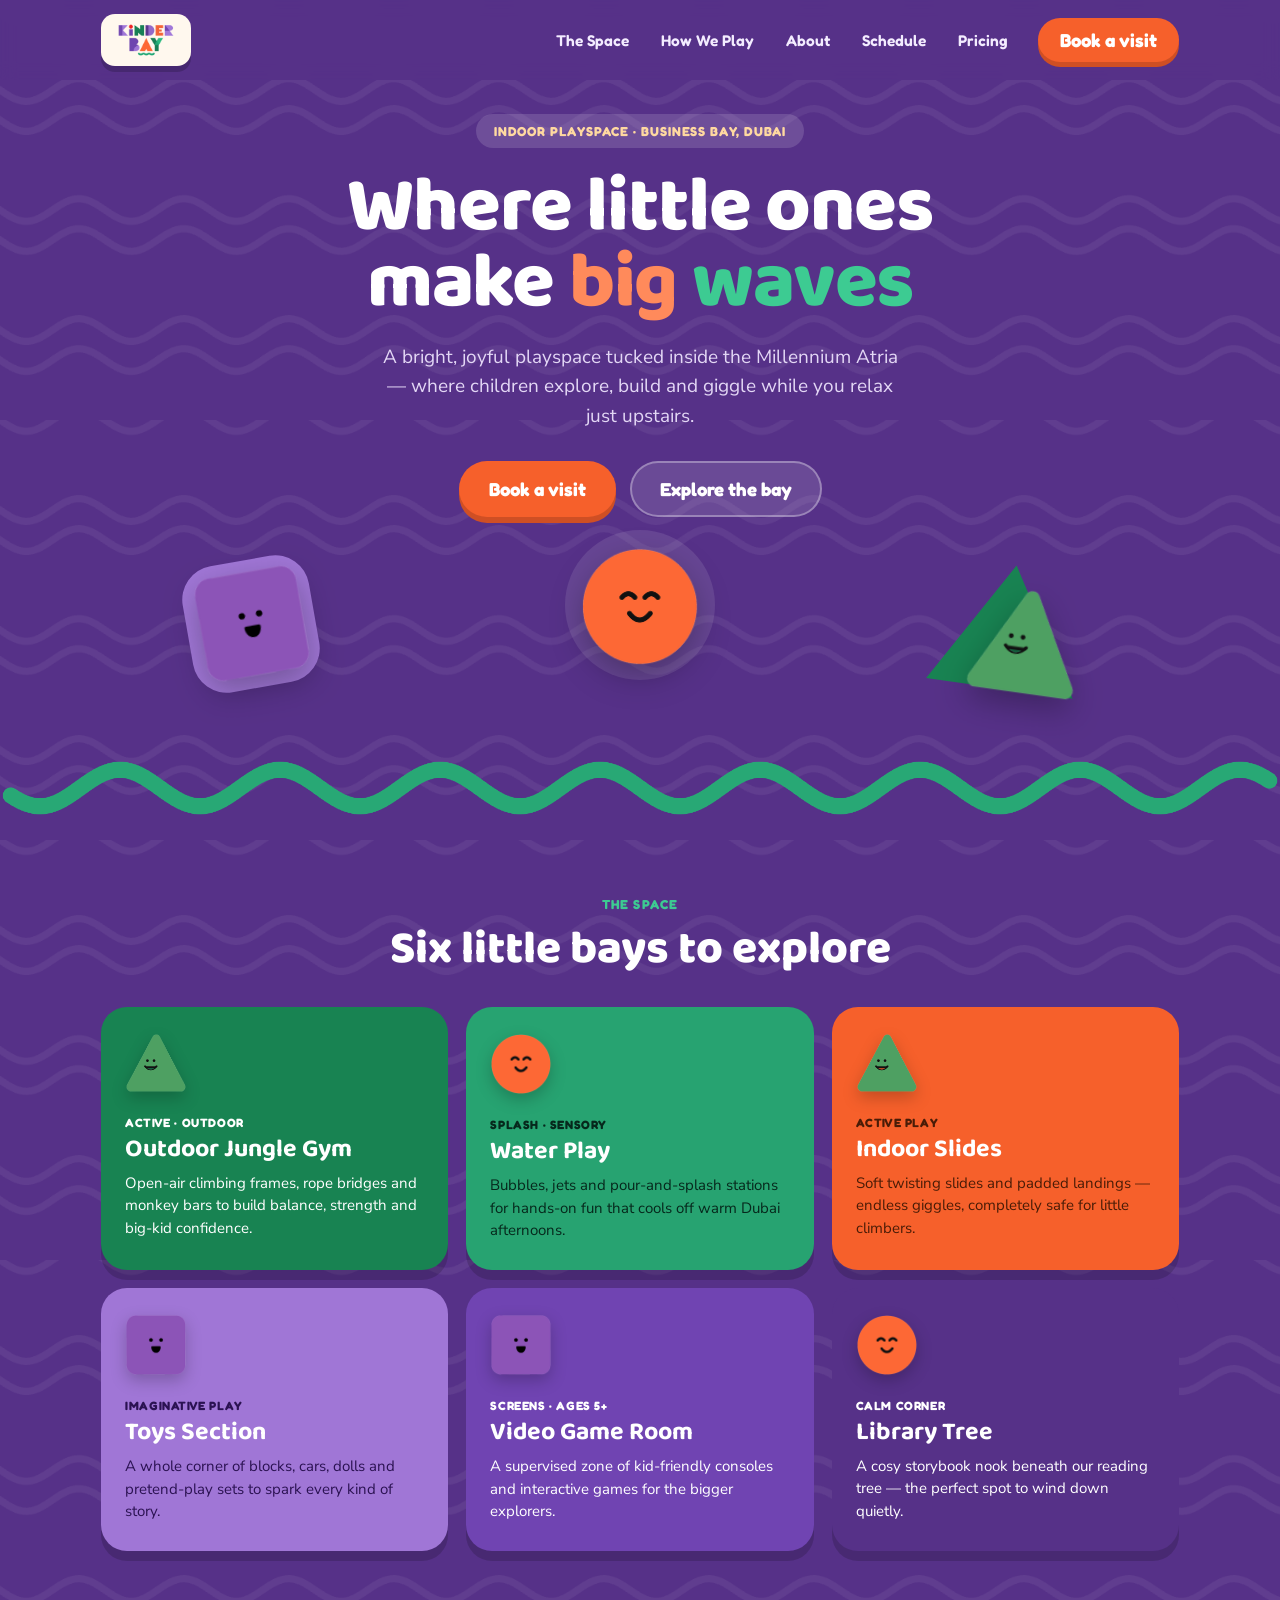
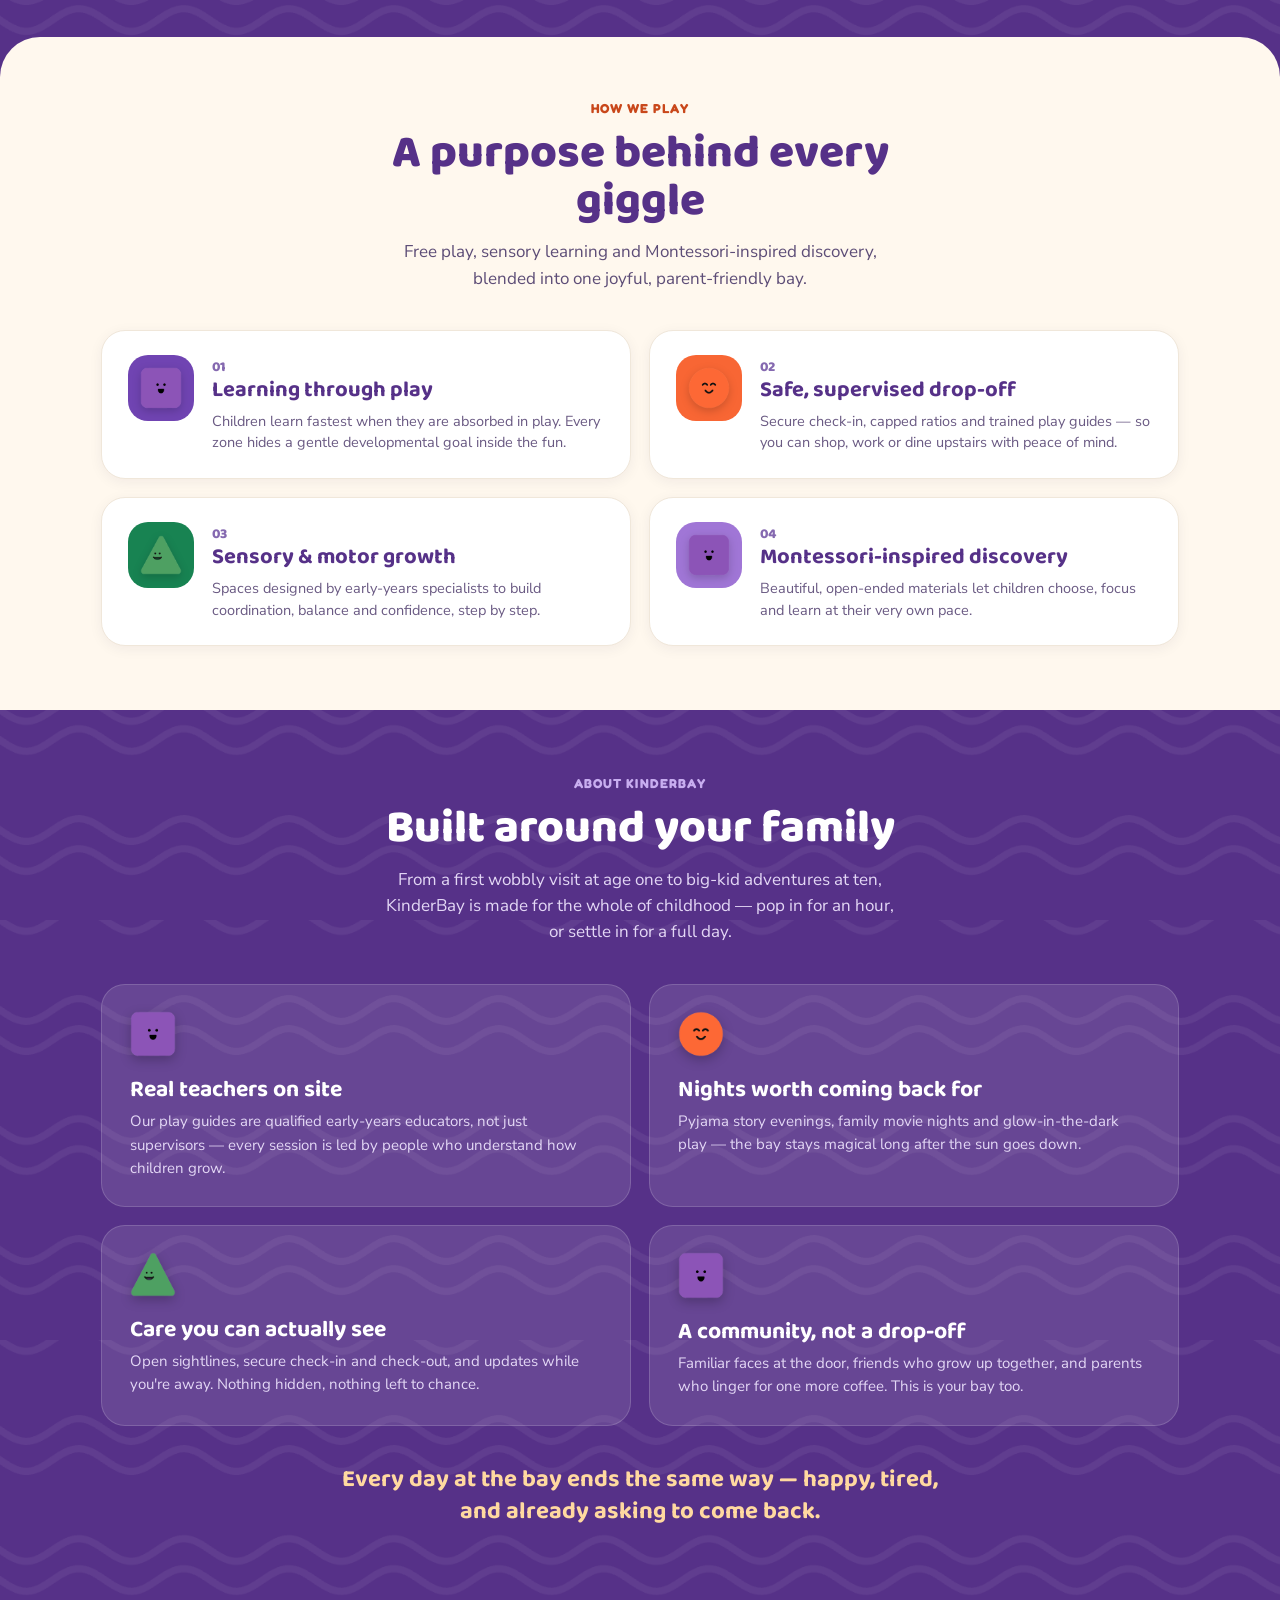
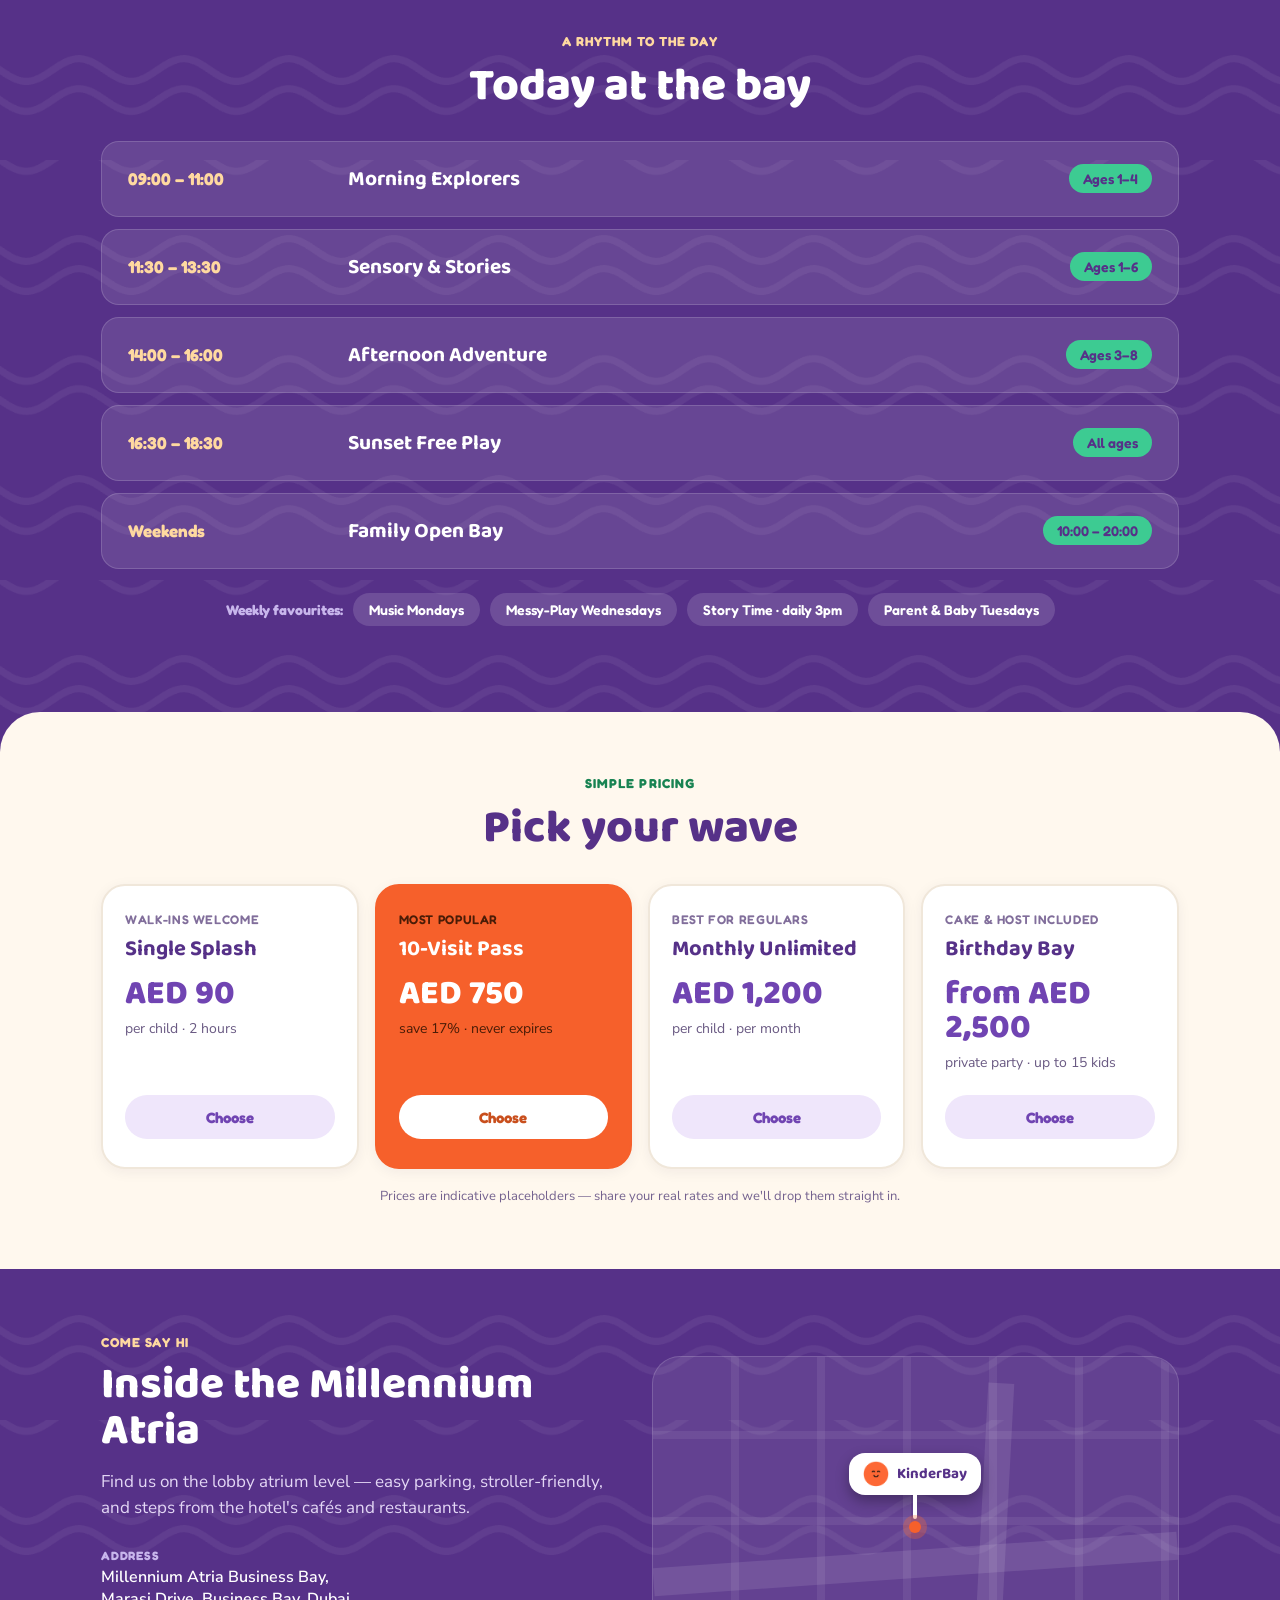
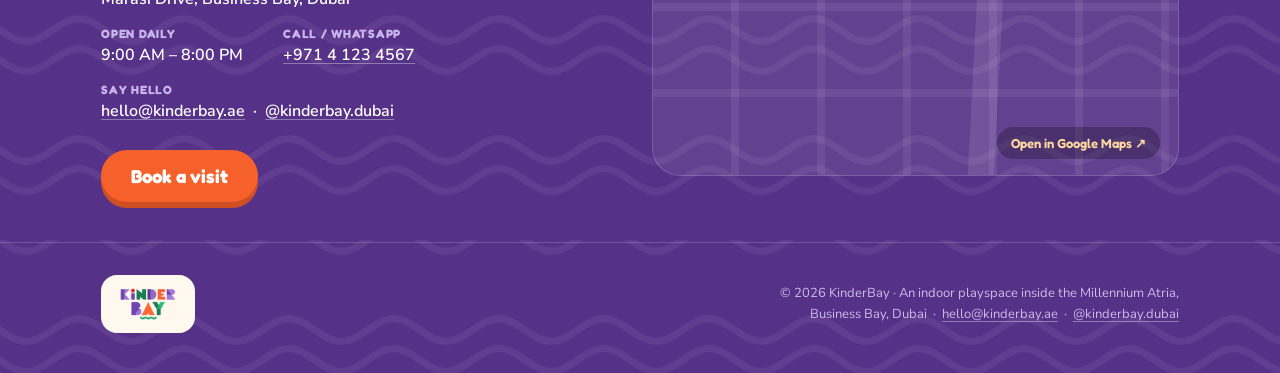
==== index.html @ fa6d76dd "KinderBay one-page marketing site Static site for the KinderBay kids club (Millennium Atria, Busines" ====
<!DOCTYPE html>
<html lang="en">
<head>
  <meta charset="utf-8">
  <meta name="viewport" content="width=device-width, initial-scale=1">
  <title>KinderBay — Indoor Kids Club at Millennium Atria, Business Bay, Dubai</title>
  <meta name="description" content="KinderBay is a bright, joyful kids club inside the Millennium Atria hotel, Business Bay, Dubai. Six play zones, real teachers, safe drop-off — ages 1–10, open 9 AM to 8 PM daily.">

  <meta property="og:type" content="website">
  <meta property="og:title" content="KinderBay — Where little ones make big waves">
  <meta property="og:description" content="A bright, joyful playspace inside the Millennium Atria, Business Bay, Dubai. Six play zones, real teachers, safe drop-off for ages 1–10.">
  <meta property="og:image" content="https://kinderbay.ae/assets/logo.png">
  <meta property="og:url" content="https://kinderbay.ae/">
  <meta property="og:site_name" content="KinderBay">
  <meta name="twitter:card" content="summary_large_image">

  <link rel="icon" type="image/png" href="assets/favicon.png">
  <link rel="canonical" href="https://kinderbay.ae/">

  <link rel="preconnect" href="https://fonts.googleapis.com">
  <link rel="preconnect" href="https://fonts.gstatic.com" crossorigin>
  <link rel="preload" as="style" href="https://fonts.googleapis.com/css2?family=Baloo+2:wght@500;600;700;800&family=Fredoka:wght@400;500;600;700&family=Nunito+Sans:ital,wght@0,400;0,600;0,700;1,400&display=swap">
  <link rel="stylesheet" href="https://fonts.googleapis.com/css2?family=Baloo+2:wght@500;600;700;800&family=Fredoka:wght@400;500;600;700&family=Nunito+Sans:ital,wght@0,400;0,600;0,700;1,400&display=swap" media="print" onload="this.media='all'">
  <noscript><link rel="stylesheet" href="https://fonts.googleapis.com/css2?family=Baloo+2:wght@500;600;700;800&family=Fredoka:wght@400;500;600;700&family=Nunito+Sans:ital,wght@0,400;0,600;0,700;1,400&display=swap"></noscript>

  <link rel="stylesheet" href="css/style.css">
  <script src="js/main.js" defer></script>
</head>
<body>

<a class="skip-link" href="#main">Skip to content</a>

<header class="site-header">
  <nav class="nav" aria-label="Main navigation">
    <a class="logo-card" href="#top" aria-label="KinderBay — back to top">
      <img src="assets/logo-nav.png" alt="KinderBay" width="107" height="63">
    </a>

    <button class="nav-toggle" type="button" aria-expanded="false" aria-controls="nav-menu">
      <span class="nav-toggle-bars" aria-hidden="true"><span></span><span></span><span></span></span>
      <span class="visually-hidden">Menu</span>
    </button>

    <div class="nav-menu" id="nav-menu">
      <a class="nav-link" href="#space">The Space</a>
      <a class="nav-link" href="#play">How We Play</a>
      <a class="nav-link" href="#about">About</a>
      <a class="nav-link" href="#schedule">Schedule</a>
      <a class="nav-link" href="#pricing">Pricing</a>
      <a class="btn btn-orange btn-nav" href="https://wa.me/97141234567?text=Hi%20KinderBay!%20I%27d%20like%20to%20book%20a%20visit." target="_blank" rel="noopener">Book a visit</a>
    </div>
  </nav>
</header>

<main id="main">

  <!-- ============ HERO ============ -->
  <section class="hero" id="top" aria-label="Welcome">
    <div class="container hero-inner">
      <span class="badge">Indoor playspace · Business Bay, Dubai</span>
      <h1 class="hero-title">Where little ones<br>make <span class="tint-orange">big</span> <span class="tint-green">waves</span></h1>
      <p class="hero-sub">A bright, joyful playspace tucked inside the Millennium Atria — where children explore, build and giggle while you relax just upstairs.</p>
      <div class="hero-ctas">
        <a class="btn btn-orange btn-lg" href="https://wa.me/97141234567?text=Hi%20KinderBay!%20I%27d%20like%20to%20book%20a%20visit." target="_blank" rel="noopener">Book a visit</a>
        <a class="btn btn-ghost btn-lg" href="#space">Explore the bay</a>
      </div>
      <div class="hero-stage" aria-hidden="true">
        <div class="shape shape-square"></div>
        <div class="shape shape-halo"></div>
        <div class="shape shape-triangle"></div>
        <img class="mascot mascot-square float-a" src="assets/mascot-square.png" alt="" width="256" height="259">
        <img class="mascot mascot-circle float-b" src="assets/mascot-circle.png" alt="" width="250" height="251">
        <img class="mascot mascot-triangle float-c" src="assets/mascot-triangle.png" alt="" width="244" height="235">
      </div>
    </div>
    <img class="wave-divider" src="assets/wave-divider.png" alt="" width="2400" height="160" aria-hidden="true">
  </section>

  <!-- ============ THE SPACE ============ -->
  <section class="section" id="space" aria-labelledby="space-title">
    <div class="container">
      <div class="section-head reveal">
        <span class="eyebrow tint-green">The space</span>
        <h2 class="section-title on-purple" id="space-title">Six little bays to explore</h2>
      </div>
      <div class="zone-grid">
        <article class="zone-card reveal" style="--zone-bg:#188352">
          <img src="assets/mascot-triangle.png" alt="" width="62" height="60">
          <span class="zone-tag">Active · outdoor</span>
          <h3>Outdoor Jungle Gym</h3>
          <p>Open-air climbing frames, rope bridges and monkey bars to build balance, strength and big-kid confidence.</p>
        </article>
        <article class="zone-card reveal" style="--zone-bg:#27A371;--zone-ink:#06281c">
          <img src="assets/mascot-circle.png" alt="" width="62" height="62">
          <span class="zone-tag">Splash · sensory</span>
          <h3>Water Play</h3>
          <p>Bubbles, jets and pour-and-splash stations for hands-on fun that cools off warm Dubai afternoons.</p>
        </article>
        <article class="zone-card reveal" style="--zone-bg:#F6602B;--zone-ink:#4a1c07">
          <img src="assets/mascot-triangle.png" alt="" width="62" height="60">
          <span class="zone-tag">Active play</span>
          <h3>Indoor Slides</h3>
          <p>Soft twisting slides and padded landings — endless giggles, completely safe for little climbers.</p>
        </article>
        <article class="zone-card reveal" style="--zone-bg:#A076D6;--zone-ink:#2b1252">
          <img src="assets/mascot-square.png" alt="" width="62" height="63">
          <span class="zone-tag">Imaginative play</span>
          <h3>Toys Section</h3>
          <p>A whole corner of blocks, cars, dolls and pretend-play sets to spark every kind of story.</p>
        </article>
        <article class="zone-card reveal" style="--zone-bg:#7044B2">
          <img src="assets/mascot-square.png" alt="" width="62" height="63">
          <span class="zone-tag">Screens · ages 5+</span>
          <h3>Video Game Room</h3>
          <p>A supervised zone of kid-friendly consoles and interactive games for the bigger explorers.</p>
        </article>
        <article class="zone-card reveal" style="--zone-bg:#563188">
          <img src="assets/mascot-circle.png" alt="" width="62" height="62">
          <span class="zone-tag">Calm corner</span>
          <h3>Library Tree</h3>
          <p>A cosy storybook nook beneath our reading tree — the perfect spot to wind down quietly.</p>
        </article>
      </div>
    </div>
  </section>

  <!-- ============ HOW WE PLAY ============ -->
  <section class="section cream-panel" id="play" aria-labelledby="play-title">
    <div class="container">
      <div class="section-head narrow reveal">
        <span class="eyebrow tint-orange-deep">How we play</span>
        <h2 class="section-title on-cream" id="play-title">A purpose behind every giggle</h2>
        <p class="section-sub">Free play, sensory learning and Montessori-inspired discovery, blended into one joyful, parent-friendly bay.</p>
      </div>
      <div class="pillar-grid">
        <article class="pillar-card reveal">
          <div class="pillar-icon" style="--pillar-bg:#7044B2">
            <img src="assets/mascot-square.png" alt="" width="42" height="43">
          </div>
          <div>
            <span class="pillar-n">01</span>
            <h3>Learning through play</h3>
            <p>Children learn fastest when they are absorbed in play. Every zone hides a gentle developmental goal inside the fun.</p>
          </div>
        </article>
        <article class="pillar-card reveal">
          <div class="pillar-icon" style="--pillar-bg:#F86634">
            <img src="assets/mascot-circle.png" alt="" width="42" height="42">
          </div>
          <div>
            <span class="pillar-n">02</span>
            <h3>Safe, supervised drop-off</h3>
            <p>Secure check-in, capped ratios and trained play guides — so you can shop, work or dine upstairs with peace of mind.</p>
          </div>
        </article>
        <article class="pillar-card reveal">
          <div class="pillar-icon" style="--pillar-bg:#188352">
            <img src="assets/mascot-triangle.png" alt="" width="42" height="40">
          </div>
          <div>
            <span class="pillar-n">03</span>
            <h3>Sensory &amp; motor growth</h3>
            <p>Spaces designed by early-years specialists to build coordination, balance and confidence, step by step.</p>
          </div>
        </article>
        <article class="pillar-card reveal">
          <div class="pillar-icon" style="--pillar-bg:#A076D6">
            <img src="assets/mascot-square.png" alt="" width="42" height="43">
          </div>
          <div>
            <span class="pillar-n">04</span>
            <h3>Montessori-inspired discovery</h3>
            <p>Beautiful, open-ended materials let children choose, focus and learn at their very own pace.</p>
          </div>
        </article>
      </div>
    </div>
  </section>

  <!-- ============ ABOUT ============ -->
  <section class="section" id="about" aria-labelledby="about-title">
    <div class="container">
      <div class="section-head narrow reveal">
        <span class="eyebrow tint-lilac">About KinderBay</span>
        <h2 class="section-title on-purple" id="about-title">Built around your family</h2>
        <p class="section-sub on-purple-sub">From a first wobbly visit at age one to big-kid adventures at ten, KinderBay is made for the whole of childhood — pop in for an hour, or settle in for a full day.</p>
      </div>
      <div class="about-grid">
        <article class="about-card reveal">
          <img src="assets/mascot-square.png" alt="" width="46" height="47">
          <h3>Real teachers on site</h3>
          <p>Our play guides are qualified early-years educators, not just supervisors — every session is led by people who understand how children grow.</p>
        </article>
        <article class="about-card reveal">
          <img src="assets/mascot-circle.png" alt="" width="46" height="46">
          <h3>Nights worth coming back for</h3>
          <p>Pyjama story evenings, family movie nights and glow-in-the-dark play — the bay stays magical long after the sun goes down.</p>
        </article>
        <article class="about-card reveal">
          <img src="assets/mascot-triangle.png" alt="" width="46" height="44">
          <h3>Care you can actually see</h3>
          <p>Open sightlines, secure check-in and check-out, and updates while you're away. Nothing hidden, nothing left to chance.</p>
        </article>
        <article class="about-card reveal">
          <img src="assets/mascot-square.png" alt="" width="46" height="47">
          <h3>A community, not a drop-off</h3>
          <p>Familiar faces at the door, friends who grow up together, and parents who linger for one more coffee. This is your bay too.</p>
        </article>
      </div>
      <p class="about-tagline reveal">Every day at the bay ends the same way — happy, tired, and already asking to come back.</p>
    </div>
  </section>

  <!-- ============ SCHEDULE ============ -->
  <section class="section" id="schedule" aria-labelledby="schedule-title">
    <div class="container">
      <div class="section-head reveal">
        <span class="eyebrow tint-warm">A rhythm to the day</span>
        <h2 class="section-title on-purple" id="schedule-title">Today at the bay</h2>
      </div>
      <div class="session-list">
        <div class="session-row reveal">
          <span class="session-time">09:00 – 11:00</span>
          <span class="session-name">Morning Explorers</span>
          <span class="session-ages">Ages 1–4</span>
        </div>
        <div class="session-row reveal">
          <span class="session-time">11:30 – 13:30</span>
          <span class="session-name">Sensory &amp; Stories</span>
          <span class="session-ages">Ages 1–6</span>
        </div>
        <div class="session-row reveal">
          <span class="session-time">14:00 – 16:00</span>
          <span class="session-name">Afternoon Adventure</span>
          <span class="session-ages">Ages 3–8</span>
        </div>
        <div class="session-row reveal">
          <span class="session-time">16:30 – 18:30</span>
          <span class="session-name">Sunset Free Play</span>
          <span class="session-ages">All ages</span>
        </div>
        <div class="session-row reveal">
          <span class="session-time">Weekends</span>
          <span class="session-name">Family Open Bay</span>
          <span class="session-ages">10:00 – 20:00</span>
        </div>
      </div>
      <div class="specials reveal">
        <span class="specials-label">Weekly favourites:</span>
        <span class="chip">Music Mondays</span>
        <span class="chip">Messy-Play Wednesdays</span>
        <span class="chip">Story Time · daily 3pm</span>
        <span class="chip">Parent &amp; Baby Tuesdays</span>
      </div>
    </div>
  </section>

  <!-- ============ PRICING ============ -->
  <section class="section cream-panel" id="pricing" aria-labelledby="pricing-title">
    <div class="container">
      <div class="section-head reveal">
        <span class="eyebrow tint-green-deep">Simple pricing</span>
        <h2 class="section-title on-cream" id="pricing-title">Pick your wave</h2>
      </div>
      <div class="price-grid">
        <article class="price-card reveal">
          <span class="price-note">Walk-ins welcome</span>
          <h3>Single Splash</h3>
          <div class="price-amount">AED 90</div>
          <p class="price-unit">per child · 2 hours</p>
          <a class="price-btn" href="https://wa.me/97141234567?text=Hi%20KinderBay!%20I%27d%20like%20a%20Single%20Splash%20visit." target="_blank" rel="noopener">Choose</a>
        </article>
        <article class="price-card featured reveal">
          <span class="price-note">Most popular</span>
          <h3>10-Visit Pass</h3>
          <div class="price-amount">AED 750</div>
          <p class="price-unit">save 17% · never expires</p>
          <a class="price-btn" href="https://wa.me/97141234567?text=Hi%20KinderBay!%20I%27d%20like%20a%2010-Visit%20Pass." target="_blank" rel="noopener">Choose</a>
        </article>
        <article class="price-card reveal">
          <span class="price-note">Best for regulars</span>
          <h3>Monthly Unlimited</h3>
          <div class="price-amount">AED 1,200</div>
          <p class="price-unit">per child · per month</p>
          <a class="price-btn" href="https://wa.me/97141234567?text=Hi%20KinderBay!%20I%27d%20like%20Monthly%20Unlimited." target="_blank" rel="noopener">Choose</a>
        </article>
        <article class="price-card reveal">
          <span class="price-note">Cake &amp; host included</span>
          <h3>Birthday Bay</h3>
          <div class="price-amount">from AED 2,500</div>
          <p class="price-unit">private party · up to 15 kids</p>
          <a class="price-btn" href="https://wa.me/97141234567?text=Hi%20KinderBay!%20I%27d%20like%20to%20book%20a%20Birthday%20Bay%20party." target="_blank" rel="noopener">Choose</a>
        </article>
      </div>
      <p class="price-footnote reveal">Prices are indicative placeholders — share your real rates and we'll drop them straight in.</p>
    </div>
  </section>

  <!-- ============ VISIT ============ -->
  <section class="section" id="visit" aria-labelledby="visit-title">
    <div class="container visit-grid">
      <div class="reveal">
        <span class="eyebrow tint-warm">Come say hi</span>
        <h2 class="section-title on-purple visit-title" id="visit-title">Inside the Millennium Atria</h2>
        <p class="section-sub on-purple-sub visit-sub">Find us on the lobby atrium level — easy parking, stroller-friendly, and steps from the hotel's cafés and restaurants.</p>
        <div class="visit-details">
          <div>
            <div class="detail-label">Address</div>
            <div class="detail-value">Millennium Atria Business Bay,<br>Marasi Drive, Business Bay, Dubai</div>
          </div>
          <div class="detail-pair">
            <div>
              <div class="detail-label">Open daily</div>
              <div class="detail-value">9:00 AM – 8:00 PM</div>
            </div>
            <div>
              <div class="detail-label">Call / WhatsApp</div>
              <div class="detail-value"><a class="detail-link" href="tel:+97141234567">+971 4 123 4567</a></div>
            </div>
          </div>
          <div>
            <div class="detail-label">Say hello</div>
            <div class="detail-value"><a class="detail-link" href="mailto:hello@kinderbay.ae">hello@kinderbay.ae</a> &nbsp;·&nbsp; <a class="detail-link" href="https://instagram.com/kinderbay.dubai" target="_blank" rel="noopener">@kinderbay.dubai</a></div>
          </div>
        </div>
        <a class="btn btn-orange btn-lg visit-cta" href="https://wa.me/97141234567?text=Hi%20KinderBay!%20I%27d%20like%20to%20book%20a%20visit." target="_blank" rel="noopener">Book a visit</a>
      </div>

      <a class="map-card reveal" href="https://www.google.com/maps/search/?api=1&amp;query=Millennium+Atria+Business+Bay+Marasi+Drive+Dubai" target="_blank" rel="noopener" aria-label="Open Millennium Atria Business Bay on Google Maps">
        <div class="map-streets" aria-hidden="true"></div>
        <div class="map-road-h" aria-hidden="true"></div>
        <div class="map-road-v" aria-hidden="true"></div>
        <div class="map-pin" aria-hidden="true">
          <div class="map-pin-card">
            <img src="assets/mascot-circle.png" alt="" width="26" height="26">
            <span>KinderBay</span>
          </div>
          <div class="map-pin-stem"></div>
          <div class="map-pin-dot"></div>
        </div>
        <span class="map-open-hint" aria-hidden="true">Open in Google Maps ↗</span>
      </a>
    </div>
  </section>

</main>

<!-- ============ FOOTER ============ -->
<footer class="site-footer">
  <div class="container footer-inner">
    <div class="logo-card logo-card-footer">
      <img src="assets/logo-nav.png" alt="KinderBay" width="107" height="63">
    </div>
    <p class="footer-note">© 2026 KinderBay · An indoor playspace inside the Millennium Atria,<br>Business Bay, Dubai &nbsp;·&nbsp; <a class="detail-link" href="mailto:hello@kinderbay.ae">hello@kinderbay.ae</a> &nbsp;·&nbsp; <a class="detail-link" href="https://instagram.com/kinderbay.dubai" target="_blank" rel="noopener">@kinderbay.dubai</a></p>
  </div>
</footer>

</body>
</html>
---- css/style.css ----
/* ==========================================================================
   KinderBay — kids club at Millennium Atria, Business Bay, Dubai
   ========================================================================== */

:root {
  --purple-deep: #563188;
  --purple: #7044B2;
  --lilac: #A076D6;
  --orange: #F6602B;
  --orange-shadow: #cf4f24;
  --orange-soft: #FF8A5B;
  --green-deep: #188352;
  --green: #27A371;
  --green-bright: #3DCB92;
  --cream: #FFF8EE;
  --warm: #FFD9A0;

  --ink-on-cream: #563188;
  --body-on-cream: #5d4d77;
  --muted-on-cream: #6a5a83;
  --text-on-purple: #e3d7f5;
  --label-on-purple: #c8b6ec;

  --font-display: 'Baloo 2', 'Comic Sans MS', cursive, sans-serif;
  --font-label: 'Fredoka', 'Trebuchet MS', sans-serif;
  --font-body: 'Nunito Sans', 'Segoe UI', sans-serif;

  --header-h: 82px;
  --gutter: clamp(18px, 4vw, 52px);
}

* { box-sizing: border-box; margin: 0; padding: 0; }

html {
  scroll-behavior: smooth;
  scroll-padding-top: calc(var(--header-h) + 14px);
}

body {
  background-color: var(--purple-deep);
  background-image: url("../assets/bg-wave-tile.png");
  background-size: 420px;
  font-family: var(--font-body);
  color: #fff;
  -webkit-font-smoothing: antialiased;
  overflow-x: hidden;
}

img { max-width: 100%; height: auto; }
a { text-decoration: none; color: inherit; }

.container {
  max-width: 1180px;
  margin: 0 auto;
  padding-left: var(--gutter);
  padding-right: var(--gutter);
}

.visually-hidden {
  position: absolute;
  width: 1px; height: 1px;
  overflow: hidden;
  clip: rect(0 0 0 0);
  white-space: nowrap;
}

.skip-link {
  position: absolute;
  top: -60px; left: 16px;
  z-index: 200;
  background: var(--cream);
  color: var(--purple-deep);
  font: 600 15px var(--font-label);
  padding: 12px 20px;
  border-radius: 0 0 12px 12px;
  transition: top .2s;
}
.skip-link:focus { top: 0; }

/* --------------------------------------------------------------------------
   Buttons
   -------------------------------------------------------------------------- */

.btn {
  display: inline-flex;
  align-items: center;
  justify-content: center;
  min-height: 44px;
  border-radius: 999px;
  font-family: var(--font-label);
  font-weight: 700;
  transition: transform .15s ease, box-shadow .15s ease, filter .15s ease;
}

.btn-orange {
  background: var(--orange);
  color: #fff;
  font-size: 18.7px;
  padding: 10px 22px;
  box-shadow: 0 5px 0 var(--orange-shadow);
}
.btn-orange:hover { filter: brightness(1.06); }
.btn-orange:active { transform: translateY(3px); box-shadow: 0 2px 0 var(--orange-shadow); }

.btn-lg {
  font-size: 18.7px;
  padding: 15px 30px;
  box-shadow: 0 6px 0 var(--orange-shadow);
}

.btn-ghost {
  background: rgba(255, 255, 255, .12);
  color: #fff;
  border: 2px solid rgba(255, 255, 255, .32);
  padding: 15px 28px;
  box-shadow: none;
}
.btn-ghost:hover { background: rgba(255, 255, 255, .2); }

/* --------------------------------------------------------------------------
   Header / nav
   -------------------------------------------------------------------------- */

.site-header {
  position: sticky;
  top: 0;
  z-index: 100;
  background: rgba(86, 49, 136, .92);
  backdrop-filter: blur(8px);
  -webkit-backdrop-filter: blur(8px);
}

.nav {
  max-width: 1180px;
  margin: 0 auto;
  display: flex;
  align-items: center;
  justify-content: space-between;
  gap: 16px;
  padding: 14px var(--gutter);
}

.logo-card {
  background: var(--cream);
  border-radius: 14px;
  padding: 9px 16px;
  box-shadow: 0 6px 0 rgba(0, 0, 0, .18);
  display: inline-block;
  flex: none;
}
.logo-card img { height: 34px; width: auto; display: block; }

.nav-menu {
  display: flex;
  align-items: center;
  gap: 28px;
}

.nav-link {
  font: 600 15.5px var(--font-label);
  color: #f3ecff;
  padding: 10px 2px;
  transition: color .15s;
}
.nav-link:hover { color: var(--warm); }

.nav-toggle {
  display: none;
  background: rgba(255, 255, 255, .12);
  border: 2px solid rgba(255, 255, 255, .3);
  border-radius: 12px;
  width: 46px; height: 46px;
  cursor: pointer;
  align-items: center;
  justify-content: center;
}
.nav-toggle-bars { display: flex; flex-direction: column; gap: 5px; }
.nav-toggle-bars span {
  display: block;
  width: 20px; height: 3px;
  border-radius: 2px;
  background: #fff;
  transition: transform .2s ease, opacity .2s ease;
}
.nav-toggle[aria-expanded="true"] .nav-toggle-bars span:nth-child(1) { transform: translateY(8px) rotate(45deg); }
.nav-toggle[aria-expanded="true"] .nav-toggle-bars span:nth-child(2) { opacity: 0; }
.nav-toggle[aria-expanded="true"] .nav-toggle-bars span:nth-child(3) { transform: translateY(-8px) rotate(-45deg); }

/* --------------------------------------------------------------------------
   Hero
   -------------------------------------------------------------------------- */

.hero {
  position: relative;
  padding-top: clamp(20px, 4vw, 34px);
}

.hero-inner { text-align: center; }

.badge {
  display: inline-block;
  background: rgba(255, 255, 255, .14);
  color: var(--warm);
  font: 700 clamp(11px, 1.4vw, 13px) var(--font-label);
  letter-spacing: .07em;
  text-transform: uppercase;
  padding: 9px 18px;
  border-radius: 999px;
}

.hero-title {
  font: 800 clamp(2.55rem, 8.3vw, 4.875rem)/0.98 var(--font-display);
  color: #fff;
  margin-top: 22px;
  letter-spacing: -.015em;
}
.tint-orange { color: var(--orange-soft); }
.tint-green { color: var(--green-bright); }

.hero-sub {
  font: 400 clamp(16px, 2vw, 19px)/1.55 var(--font-body);
  color: var(--text-on-purple);
  max-width: 48ch;
  margin: 20px auto 0;
}

.hero-ctas {
  display: flex;
  flex-wrap: wrap;
  gap: 14px;
  justify-content: center;
  margin-top: 30px;
}

.hero-stage {
  position: relative;
  height: clamp(140px, 24vw, 230px);
  margin-top: 6px;
}

.shape { position: absolute; }
.shape-square {
  left: 8%; top: 16%;
  width: clamp(72px, 12vw, 128px);
  height: clamp(72px, 12vw, 128px);
  border-radius: clamp(20px, 3vw, 34px);
  background: var(--lilac);
  transform: rotate(-10deg);
}
.shape-halo {
  left: 50%; top: 3%;
  transform: translateX(-50%);
  width: clamp(84px, 14vw, 150px);
  height: clamp(84px, 14vw, 150px);
  border-radius: 50%;
  background: rgba(255, 255, 255, .1);
}
.shape-triangle {
  right: 9%; top: 18%;
  width: 0; height: 0;
  border-left: clamp(42px, 7vw, 74px) solid transparent;
  border-right: clamp(42px, 7vw, 74px) solid transparent;
  border-bottom: clamp(70px, 11.5vw, 124px) solid var(--green-deep);
  transform: rotate(8deg);
}

.mascot {
  position: absolute;
  filter: drop-shadow(0 12px 16px rgba(0, 0, 0, .28));
}
.mascot-square { left: 9%; top: 20%; width: clamp(60px, 10vw, 108px); transform: rotate(-10deg); }
.mascot-circle { left: 50%; top: 10%; transform: translateX(-50%); width: clamp(68px, 11vw, 120px); }
.mascot-triangle { right: 9%; top: 28%; width: clamp(62px, 10.5vw, 112px); transform: rotate(8deg); }

@keyframes bob-a { 0%, 100% { translate: 0 0; } 50% { translate: 0 -10px; } }
@keyframes bob-b { 0%, 100% { translate: 0 0; } 50% { translate: 0 -14px; } }
.float-a { animation: bob-a 5s ease-in-out infinite; }
.float-b { animation: bob-b 6s ease-in-out .8s infinite; }
.float-c { animation: bob-a 5.5s ease-in-out 1.6s infinite; }

.wave-divider {
  display: block;
  width: 100%;
  height: auto;
  margin-top: -8px;
}

/* --------------------------------------------------------------------------
   Sections (shared)
   -------------------------------------------------------------------------- */

.section { padding: clamp(44px, 6vw, 62px) 0 clamp(28px, 4vw, 40px); }

.cream-panel {
  margin-top: 46px;
  background: var(--cream);
  border-radius: 40px 40px 0 0;
  padding: clamp(44px, 6vw, 60px) 0 clamp(48px, 6vw, 64px);
}

.section-head { text-align: center; }
.section-head.narrow { max-width: 52ch; margin: 0 auto; }

.eyebrow {
  display: inline-block;
  font: 700 13px var(--font-label);
  letter-spacing: .08em;
  text-transform: uppercase;
}
.tint-warm { color: var(--warm); }
.tint-lilac { color: #c8aef0; }
.tint-orange-deep { color: #c9471a; }
.tint-green-deep { color: var(--green-deep); }

.section-title {
  font: 800 clamp(1.9rem, 4.6vw, 2.875rem)/1.05 var(--font-display);
  margin-top: 10px;
}
.on-purple { color: #fff; }
.on-cream { color: var(--ink-on-cream); }

.section-sub {
  font: 400 clamp(15px, 1.8vw, 17px)/1.55 var(--font-body);
  color: var(--body-on-cream);
  margin-top: 14px;
}
.on-purple-sub { color: var(--text-on-purple); }

/* --------------------------------------------------------------------------
   The Space
   -------------------------------------------------------------------------- */

.zone-grid {
  display: grid;
  grid-template-columns: repeat(3, 1fr);
  gap: 18px;
  margin-top: 34px;
}

.zone-card {
  background: var(--zone-bg, var(--purple));
  border-radius: 26px;
  padding: 26px 24px 28px;
  box-shadow: 0 10px 0 rgba(0, 0, 0, .16);
}
.zone-card > img {
  width: 62px;
  filter: drop-shadow(0 6px 8px rgba(0, 0, 0, .22));
}
.zone-tag {
  display: block;
  font: 700 12px var(--font-label);
  letter-spacing: .05em;
  text-transform: uppercase;
  color: var(--zone-ink, #fff);
  margin-top: 16px;
}
.zone-card h3 {
  font: 700 25px/1.08 var(--font-display);
  color: #fff;
  margin-top: 6px;
}
.zone-card p {
  font: 400 15px/1.5 var(--font-body);
  color: var(--zone-ink, #fff);
  margin-top: 9px;
}

/* --------------------------------------------------------------------------
   How We Play
   -------------------------------------------------------------------------- */

.pillar-grid {
  display: grid;
  grid-template-columns: repeat(2, 1fr);
  gap: 18px;
  margin-top: 38px;
}

.pillar-card {
  display: flex;
  gap: 18px;
  align-items: flex-start;
  background: #fff;
  border-radius: 24px;
  padding: 24px 26px;
  border: 1px solid #f0e7da;
  box-shadow: 0 3px 14px rgba(40, 20, 70, .06);
}

.pillar-icon {
  flex: none;
  width: 66px; height: 66px;
  border-radius: 20px;
  background: var(--pillar-bg, var(--purple));
  display: flex;
  align-items: center;
  justify-content: center;
}
.pillar-icon img {
  width: 42px;
  filter: drop-shadow(0 3px 4px rgba(0, 0, 0, .18));
}

.pillar-n { font: 800 14px var(--font-display); color: #8569b0; }
.pillar-card h3 { font: 700 22px/1.12 var(--font-display); color: var(--ink-on-cream); }
.pillar-card p { font: 400 14.5px/1.5 var(--font-body); color: var(--muted-on-cream); margin-top: 8px; }

/* --------------------------------------------------------------------------
   About
   -------------------------------------------------------------------------- */

.about-grid {
  display: grid;
  grid-template-columns: repeat(2, 1fr);
  gap: 18px;
  margin-top: 38px;
}

.about-card {
  background: rgba(255, 255, 255, .1);
  border: 1px solid rgba(255, 255, 255, .16);
  border-radius: 24px;
  padding: 26px 28px;
}
.about-card > img {
  width: 46px;
  filter: drop-shadow(0 4px 6px rgba(0, 0, 0, .24));
}
.about-card h3 {
  font: 700 23px/1.1 var(--font-display);
  color: #fff;
  margin-top: 14px;
}
.about-card p {
  font: 400 15px/1.55 var(--font-body);
  color: var(--text-on-purple);
  margin-top: 8px;
}

.about-tagline {
  font: 700 clamp(19px, 2.6vw, 24px)/1.35 var(--font-display);
  color: var(--warm);
  text-align: center;
  max-width: 44ch;
  margin: 38px auto 0;
}

/* --------------------------------------------------------------------------
   Schedule
   -------------------------------------------------------------------------- */

.session-list {
  margin-top: 30px;
  display: flex;
  flex-direction: column;
  gap: 12px;
}

.session-row {
  display: grid;
  grid-template-columns: 200px 1fr auto;
  align-items: center;
  gap: 20px;
  padding: 20px 26px;
  background: rgba(255, 255, 255, .1);
  border: 1px solid rgba(255, 255, 255, .16);
  border-radius: 18px;
}

.session-time { font: 700 17px var(--font-label); color: var(--warm); }
.session-name { font: 700 21px var(--font-display); color: #fff; }
.session-ages {
  font: 600 14px var(--font-label);
  color: var(--purple-deep);
  background: var(--green-bright);
  padding: 6px 14px;
  border-radius: 999px;
  justify-self: end;
}

.specials {
  display: flex;
  flex-wrap: wrap;
  align-items: center;
  gap: 10px;
  margin-top: 24px;
  justify-content: center;
}
.specials-label { font: 700 14px var(--font-label); color: var(--label-on-purple); }
.chip {
  font: 600 14px var(--font-label);
  color: #fff;
  background: rgba(255, 255, 255, .14);
  padding: 8px 16px;
  border-radius: 999px;
}

/* --------------------------------------------------------------------------
   Pricing
   -------------------------------------------------------------------------- */

.price-grid {
  display: grid;
  grid-template-columns: repeat(4, 1fr);
  gap: 16px;
  margin-top: 32px;
  align-items: stretch;
}

.price-card {
  background: #fff;
  border: 2px solid #f0e7da;
  border-radius: 24px;
  padding: 26px 22px 28px;
  display: flex;
  flex-direction: column;
  box-shadow: 0 3px 14px rgba(40, 20, 70, .06);
}

.price-note {
  font: 600 12.5px var(--font-label);
  letter-spacing: .05em;
  text-transform: uppercase;
  color: #816e9b;
}
.price-card h3 { font: 700 22px/1.1 var(--font-display); color: var(--ink-on-cream); margin-top: 10px; }
.price-amount { font: 800 clamp(28px, 3vw, 34px)/1 var(--font-display); color: var(--purple); margin-top: 16px; }
.price-unit { font: 400 14px/1.45 var(--font-body); color: var(--muted-on-cream); margin: 8px 0 22px; }

.price-btn {
  margin-top: auto;
  text-align: center;
  font: 700 15px var(--font-label);
  color: var(--purple);
  background: #EFE6FB;
  padding: 12px 0;
  min-height: 44px;
  display: flex;
  align-items: center;
  justify-content: center;
  border-radius: 999px;
  transition: filter .15s;
}
.price-btn:hover { filter: brightness(.95); }

.price-card.featured {
  background: var(--orange);
  border-color: var(--orange);
}
.price-card.featured .price-note { color: #4a1c07; }
.price-card.featured h3,
.price-card.featured .price-amount { color: #fff; }
.price-card.featured .price-unit { color: #4a1c07; }
.price-card.featured .price-btn { background: #fff; color: #c94f1d; }

.price-footnote {
  font: 400 13px var(--font-body);
  color: #74628f;
  text-align: center;
  margin-top: 18px;
}

/* --------------------------------------------------------------------------
   Visit / location
   -------------------------------------------------------------------------- */

.visit-grid {
  display: grid;
  grid-template-columns: 1fr 1fr;
  gap: 24px;
  align-items: center;
}

.visit-title { font-size: clamp(1.85rem, 4.4vw, 2.75rem); line-height: 1.04; }
.visit-sub { margin-bottom: 26px; }

.visit-details {
  display: flex;
  flex-direction: column;
  gap: 16px;
}
.detail-pair { display: flex; gap: 40px; flex-wrap: wrap; }

.detail-label {
  font: 700 12px var(--font-label);
  letter-spacing: .06em;
  text-transform: uppercase;
  color: var(--label-on-purple);
}
.detail-value {
  font: 600 16px var(--font-body);
  color: #fff;
  margin-top: 3px;
}
.detail-link { color: inherit; text-decoration: underline; text-decoration-color: rgba(255,255,255,.35); text-underline-offset: 3px; }
.detail-link:hover { text-decoration-color: var(--warm); color: var(--warm); }

.visit-cta { margin-top: 28px; }

.map-card {
  position: relative;
  display: block;
  background: rgba(255, 255, 255, .08);
  border: 1px solid rgba(255, 255, 255, .16);
  border-radius: 28px;
  min-height: 420px;
  overflow: hidden;
  transition: background .2s;
}
.map-card:hover { background: rgba(255, 255, 255, .12); }

.map-streets {
  position: absolute;
  inset: 0;
  background:
    repeating-linear-gradient(90deg, transparent 0 78px, rgba(255, 255, 255, .07) 78px 86px),
    repeating-linear-gradient(0deg, transparent 0 78px, rgba(255, 255, 255, .07) 78px 86px);
}
.map-road-h {
  position: absolute;
  left: 0; right: 0; top: 46%;
  height: 28px;
  background: rgba(255, 255, 255, .1);
  transform: rotate(-4deg);
}
.map-road-v {
  position: absolute;
  top: 6%; bottom: 0; left: 62%;
  width: 26px;
  background: rgba(255, 255, 255, .1);
  transform: rotate(3deg);
}

.map-pin {
  position: absolute;
  left: 50%; top: 42%;
  transform: translate(-50%, -100%);
  display: flex;
  flex-direction: column;
  align-items: center;
}
.map-pin-card {
  background: #fff;
  border-radius: 16px;
  padding: 8px 14px;
  box-shadow: 0 6px 14px rgba(0, 0, 0, .3);
  display: flex;
  align-items: center;
  gap: 8px;
}
.map-pin-card img { width: 26px; }
.map-pin-card span { font: 700 15px var(--font-display); color: var(--purple-deep); }
.map-pin-stem { width: 4px; height: 26px; background: #fff; border-radius: 2px; margin-top: -2px; }
.map-pin-dot { width: 12px; height: 12px; border-radius: 50%; background: var(--orange); margin-top: 2px; box-shadow: 0 0 0 6px rgba(248, 102, 52, .3); }

.map-open-hint {
  position: absolute;
  right: 18px; bottom: 16px;
  font: 600 13px var(--font-label);
  color: var(--warm);
  background: rgba(0, 0, 0, .25);
  padding: 8px 14px;
  border-radius: 999px;
}

/* --------------------------------------------------------------------------
   Footer
   -------------------------------------------------------------------------- */

.site-footer { border-top: 1px solid rgba(255, 255, 255, .16); }

.footer-inner {
  padding-top: 32px;
  padding-bottom: 40px;
  display: flex;
  align-items: center;
  justify-content: space-between;
  gap: 20px;
  flex-wrap: wrap;
}

.logo-card-footer { border-radius: 16px; padding: 12px 18px; box-shadow: none; }

.footer-note {
  font: 400 13px/1.6 var(--font-body);
  color: #cbbbe9;
  text-align: right;
}

/* --------------------------------------------------------------------------
   Scroll-reveal
   -------------------------------------------------------------------------- */

.reveal {
  opacity: 0;
  transform: translateY(22px);
  transition: opacity .6s ease, transform .6s ease;
}
.reveal.in-view {
  opacity: 1;
  transform: none;
}
/* Stagger siblings a touch */
.reveal.in-view:nth-child(2) { transition-delay: .07s; }
.reveal.in-view:nth-child(3) { transition-delay: .14s; }
.reveal.in-view:nth-child(4) { transition-delay: .21s; }
.reveal.in-view:nth-child(5) { transition-delay: .28s; }
.reveal.in-view:nth-child(6) { transition-delay: .35s; }

@media (prefers-reduced-motion: reduce) {
  html { scroll-behavior: auto; }
  .reveal { opacity: 1; transform: none; transition: none; }
  .float-a, .float-b, .float-c { animation: none; }
  * { transition-duration: .01ms !important; animation-duration: .01ms !important; }
}

/* No-JS fallback: everything visible */
.no-observer .reveal { opacity: 1; transform: none; }

/* --------------------------------------------------------------------------
   Responsive
   -------------------------------------------------------------------------- */

@media (max-width: 1024px) {
  .zone-grid { grid-template-columns: repeat(2, 1fr); }
  .price-grid { grid-template-columns: repeat(2, 1fr); }
  .visit-grid { grid-template-columns: 1fr; }
  .map-card { min-height: 340px; }
}

@media (max-width: 767px) {
  :root { --header-h: 74px; }

  .nav { padding-top: 10px; padding-bottom: 10px; }
  .logo-card img { height: 28px; }
  .nav-toggle { display: flex; }

  .nav-menu {
    position: absolute;
    top: 100%;
    left: 0; right: 0;
    flex-direction: column;
    align-items: stretch;
    gap: 4px;
    background: var(--purple-deep);
    border-bottom: 1px solid rgba(255, 255, 255, .16);
    padding: 10px var(--gutter) 18px;
    box-shadow: 0 18px 30px rgba(0, 0, 0, .3);
    display: none;
  }
  .nav-menu.open { display: flex; }
  .nav-link {
    padding: 13px 10px;
    border-radius: 12px;
    font-size: 17px;
  }
  .nav-link:hover { background: rgba(255, 255, 255, .08); }
  .btn-nav { margin-top: 8px; justify-content: center; }

  .pillar-grid { grid-template-columns: 1fr; }
  .about-grid { grid-template-columns: 1fr; }

  .session-row {
    grid-template-columns: 1fr auto;
    gap: 6px 14px;
    padding: 16px 20px;
  }
  .session-time { grid-column: 1; }
  .session-ages { grid-row: 1 / span 2; grid-column: 2; align-self: center; }
  .session-name { grid-column: 1; font-size: 19px; }
}

@media (max-width: 560px) {
  .zone-grid { grid-template-columns: 1fr; }
  .price-grid { grid-template-columns: 1fr; }
  .hero-ctas .btn { width: 100%; max-width: 320px; }
  .footer-inner { flex-direction: column; }
  .footer-note { text-align: center; }
  .detail-pair { gap: 24px; }
  .map-card { min-height: 300px; }
}
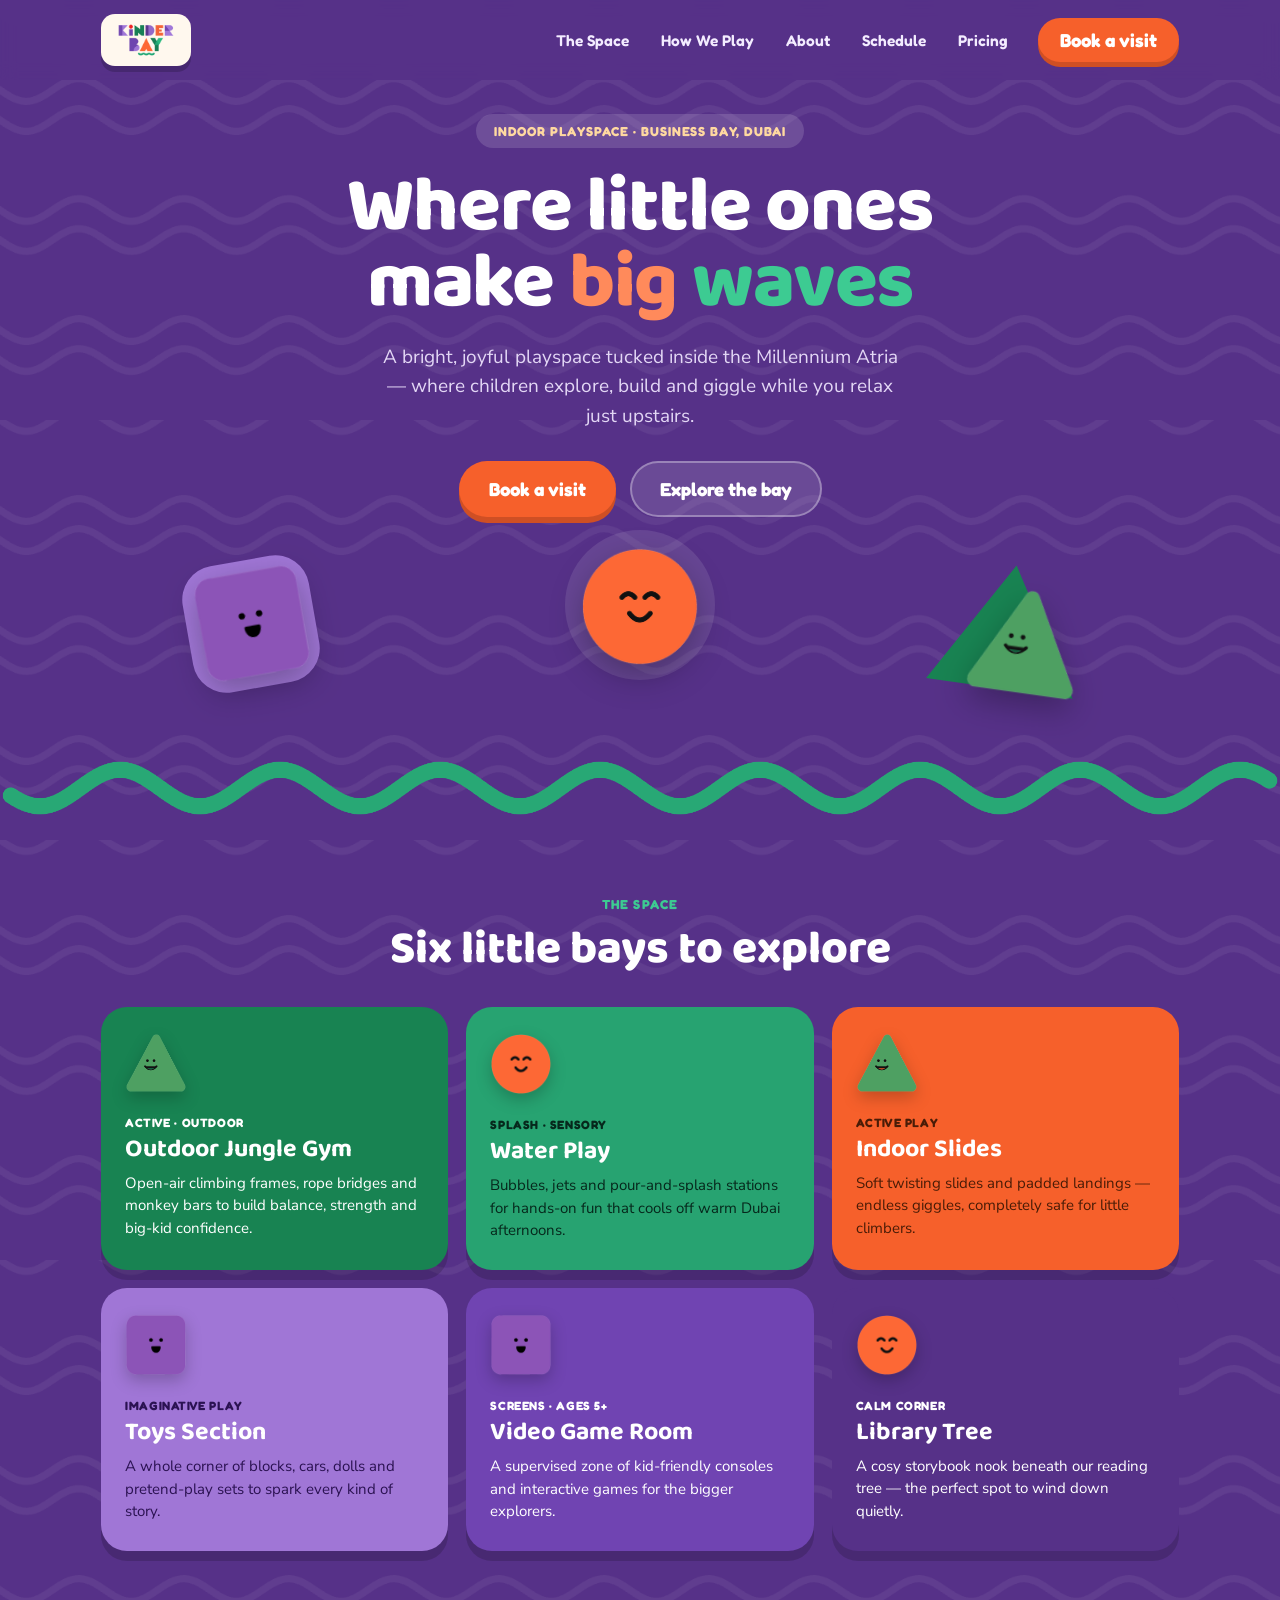
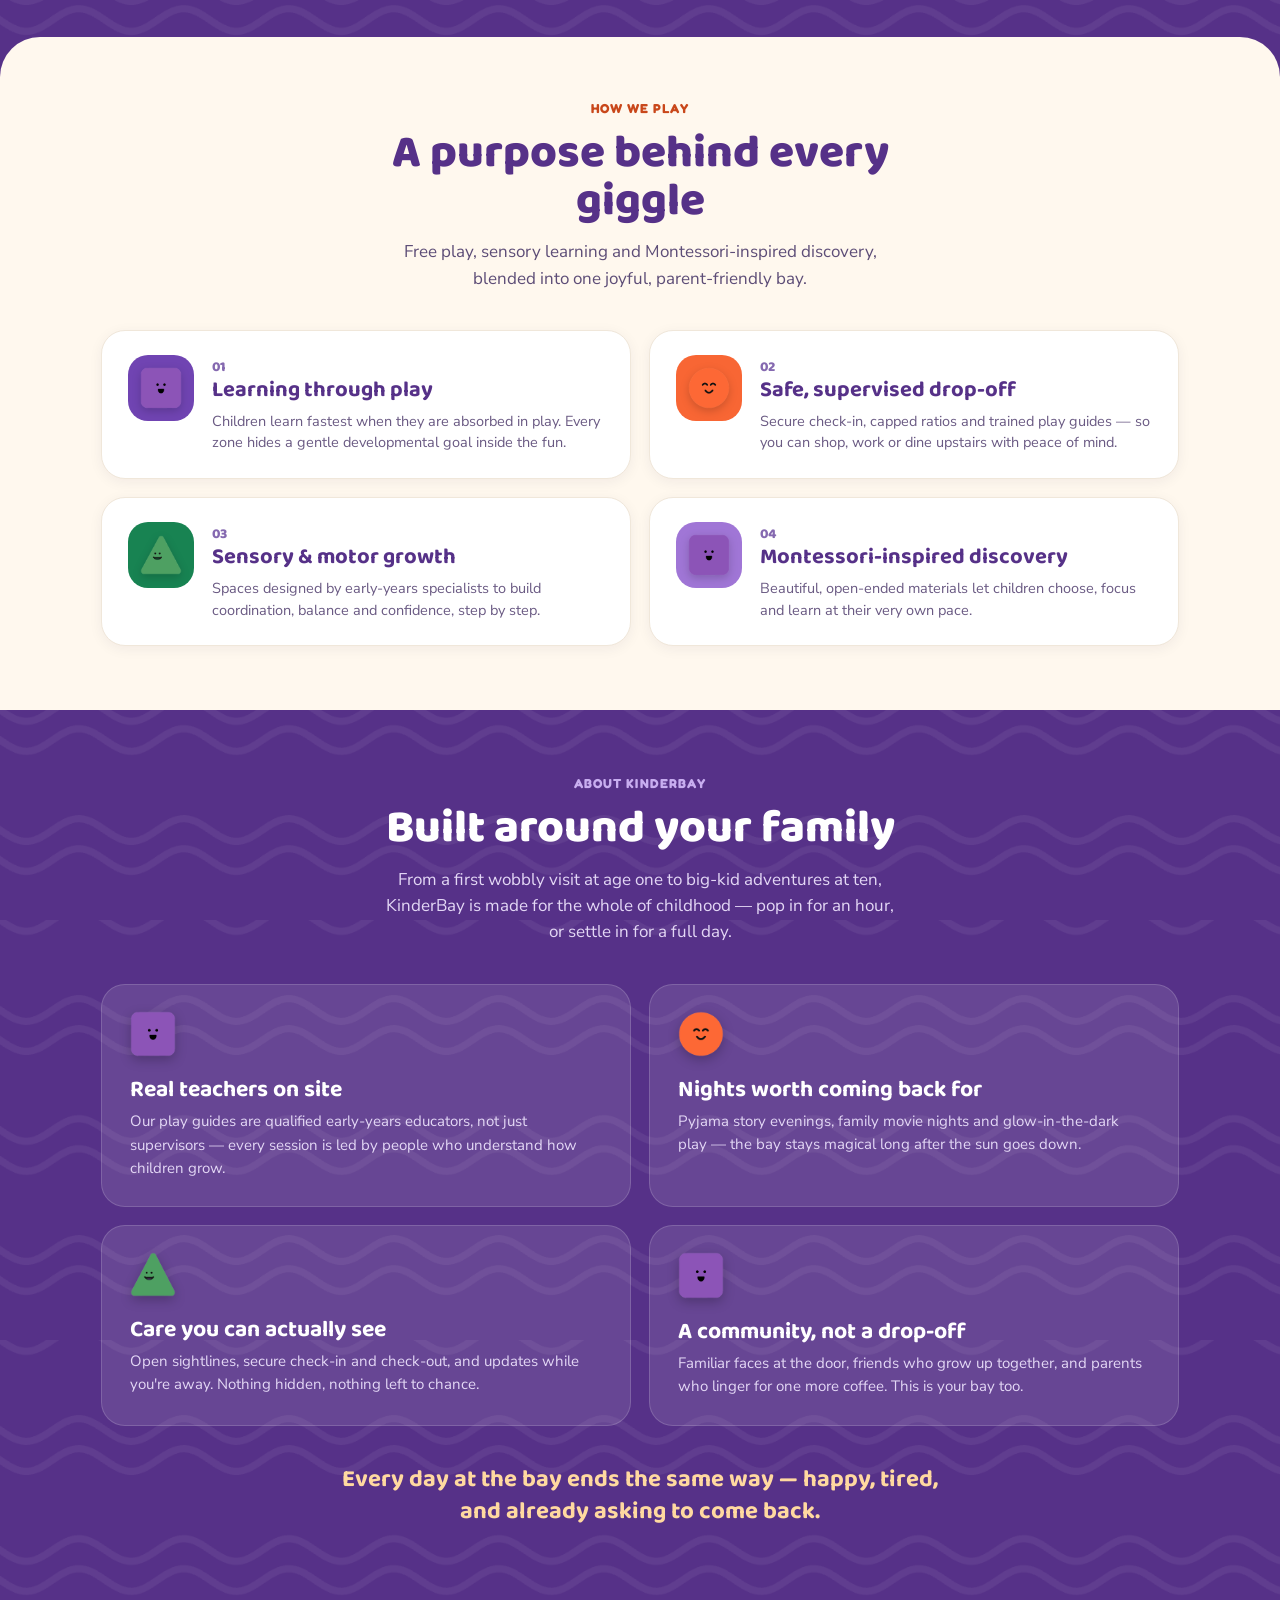
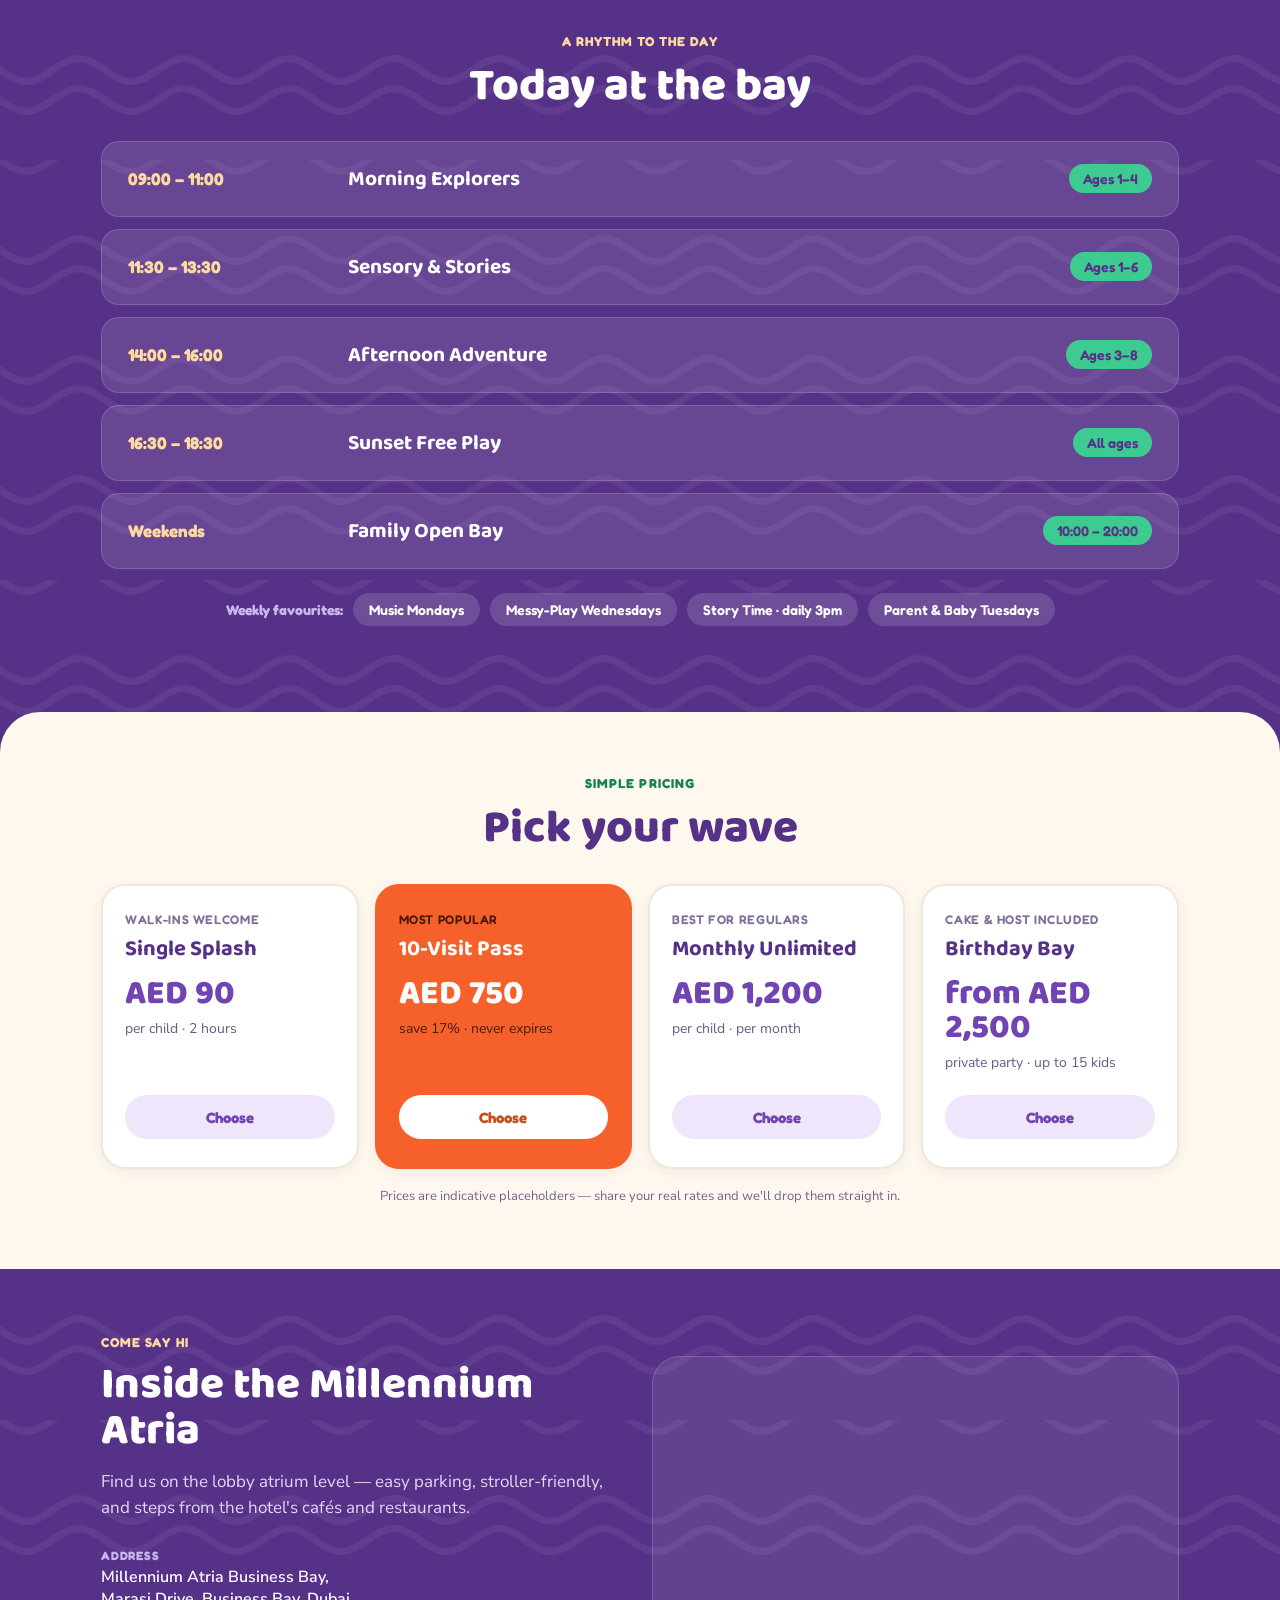
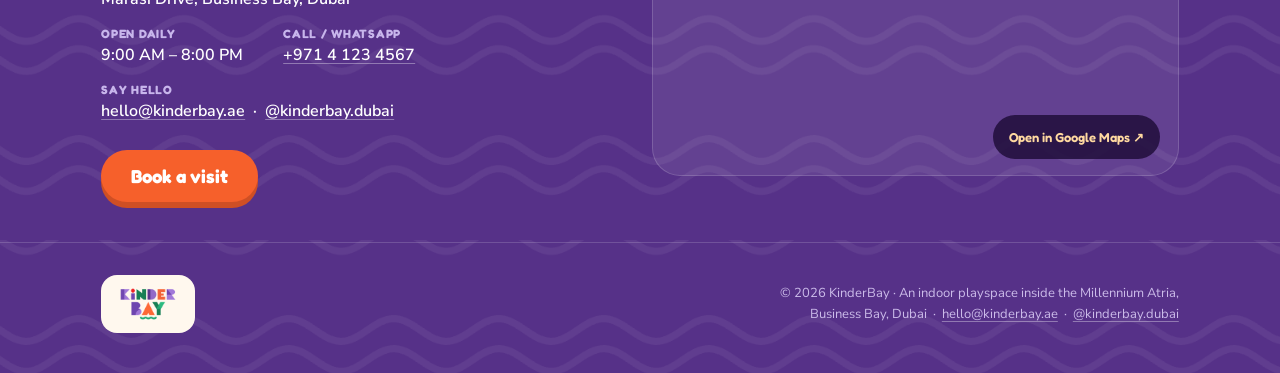
==== commit 7093155e: "Replace stylized map card with real Google Maps embed Lazy-loaded, key-free maps embed pinned to Mil" ====
--- a/index.html
+++ b/index.html
@@ -326,20 +326,10 @@
         <a class="btn btn-orange btn-lg visit-cta" href="https://wa.me/97141234567?text=Hi%20KinderBay!%20I%27d%20like%20to%20book%20a%20visit." target="_blank" rel="noopener">Book a visit</a>
       </div>
 
-      <a class="map-card reveal" href="https://www.google.com/maps/search/?api=1&amp;query=Millennium+Atria+Business+Bay+Marasi+Drive+Dubai" target="_blank" rel="noopener" aria-label="Open Millennium Atria Business Bay on Google Maps">
-        <div class="map-streets" aria-hidden="true"></div>
-        <div class="map-road-h" aria-hidden="true"></div>
-        <div class="map-road-v" aria-hidden="true"></div>
-        <div class="map-pin" aria-hidden="true">
-          <div class="map-pin-card">
-            <img src="assets/mascot-circle.png" alt="" width="26" height="26">
-            <span>KinderBay</span>
-          </div>
-          <div class="map-pin-stem"></div>
-          <div class="map-pin-dot"></div>
-        </div>
-        <span class="map-open-hint" aria-hidden="true">Open in Google Maps ↗</span>
-      </a>
+      <div class="map-card reveal">
+        <iframe class="map-embed" src="https://www.google.com/maps?q=Millennium+Atria+Business+Bay,+Marasi+Drive,+Business+Bay,+Dubai&amp;output=embed" title="Map showing Millennium Atria Business Bay, Marasi Drive, Dubai" loading="lazy" referrerpolicy="no-referrer-when-downgrade" allowfullscreen></iframe>
+        <a class="map-open-hint" href="https://www.google.com/maps/search/?api=1&amp;query=Millennium+Atria+Business+Bay+Marasi+Drive+Dubai" target="_blank" rel="noopener">Open in Google Maps ↗</a>
+      </div>
     </div>
   </section>
 
--- a/css/style.css
+++ b/css/style.css
@@ -606,63 +606,31 @@
   border-radius: 28px;
   min-height: 420px;
   overflow: hidden;
-  transition: background .2s;
-}
-.map-card:hover { background: rgba(255, 255, 255, .12); }
-
-.map-streets {
+}
+
+.map-embed {
   position: absolute;
   inset: 0;
-  background:
-    repeating-linear-gradient(90deg, transparent 0 78px, rgba(255, 255, 255, .07) 78px 86px),
-    repeating-linear-gradient(0deg, transparent 0 78px, rgba(255, 255, 255, .07) 78px 86px);
-}
-.map-road-h {
-  position: absolute;
-  left: 0; right: 0; top: 46%;
-  height: 28px;
-  background: rgba(255, 255, 255, .1);
-  transform: rotate(-4deg);
-}
-.map-road-v {
-  position: absolute;
-  top: 6%; bottom: 0; left: 62%;
-  width: 26px;
-  background: rgba(255, 255, 255, .1);
-  transform: rotate(3deg);
-}
-
-.map-pin {
-  position: absolute;
-  left: 50%; top: 42%;
-  transform: translate(-50%, -100%);
-  display: flex;
-  flex-direction: column;
-  align-items: center;
-}
-.map-pin-card {
-  background: #fff;
-  border-radius: 16px;
-  padding: 8px 14px;
-  box-shadow: 0 6px 14px rgba(0, 0, 0, .3);
-  display: flex;
-  align-items: center;
-  gap: 8px;
-}
-.map-pin-card img { width: 26px; }
-.map-pin-card span { font: 700 15px var(--font-display); color: var(--purple-deep); }
-.map-pin-stem { width: 4px; height: 26px; background: #fff; border-radius: 2px; margin-top: -2px; }
-.map-pin-dot { width: 12px; height: 12px; border-radius: 50%; background: var(--orange); margin-top: 2px; box-shadow: 0 0 0 6px rgba(248, 102, 52, .3); }
+  width: 100%;
+  height: 100%;
+  border: 0;
+  display: block;
+}
 
 .map-open-hint {
   position: absolute;
   right: 18px; bottom: 16px;
   font: 600 13px var(--font-label);
   color: var(--warm);
-  background: rgba(0, 0, 0, .25);
-  padding: 8px 14px;
+  background: rgba(30, 12, 55, .82);
+  padding: 10px 16px;
+  min-height: 44px;
+  display: inline-flex;
+  align-items: center;
   border-radius: 999px;
-}
+  transition: background .15s;
+}
+.map-open-hint:hover { background: rgba(30, 12, 55, .95); }
 
 /* --------------------------------------------------------------------------
    Footer
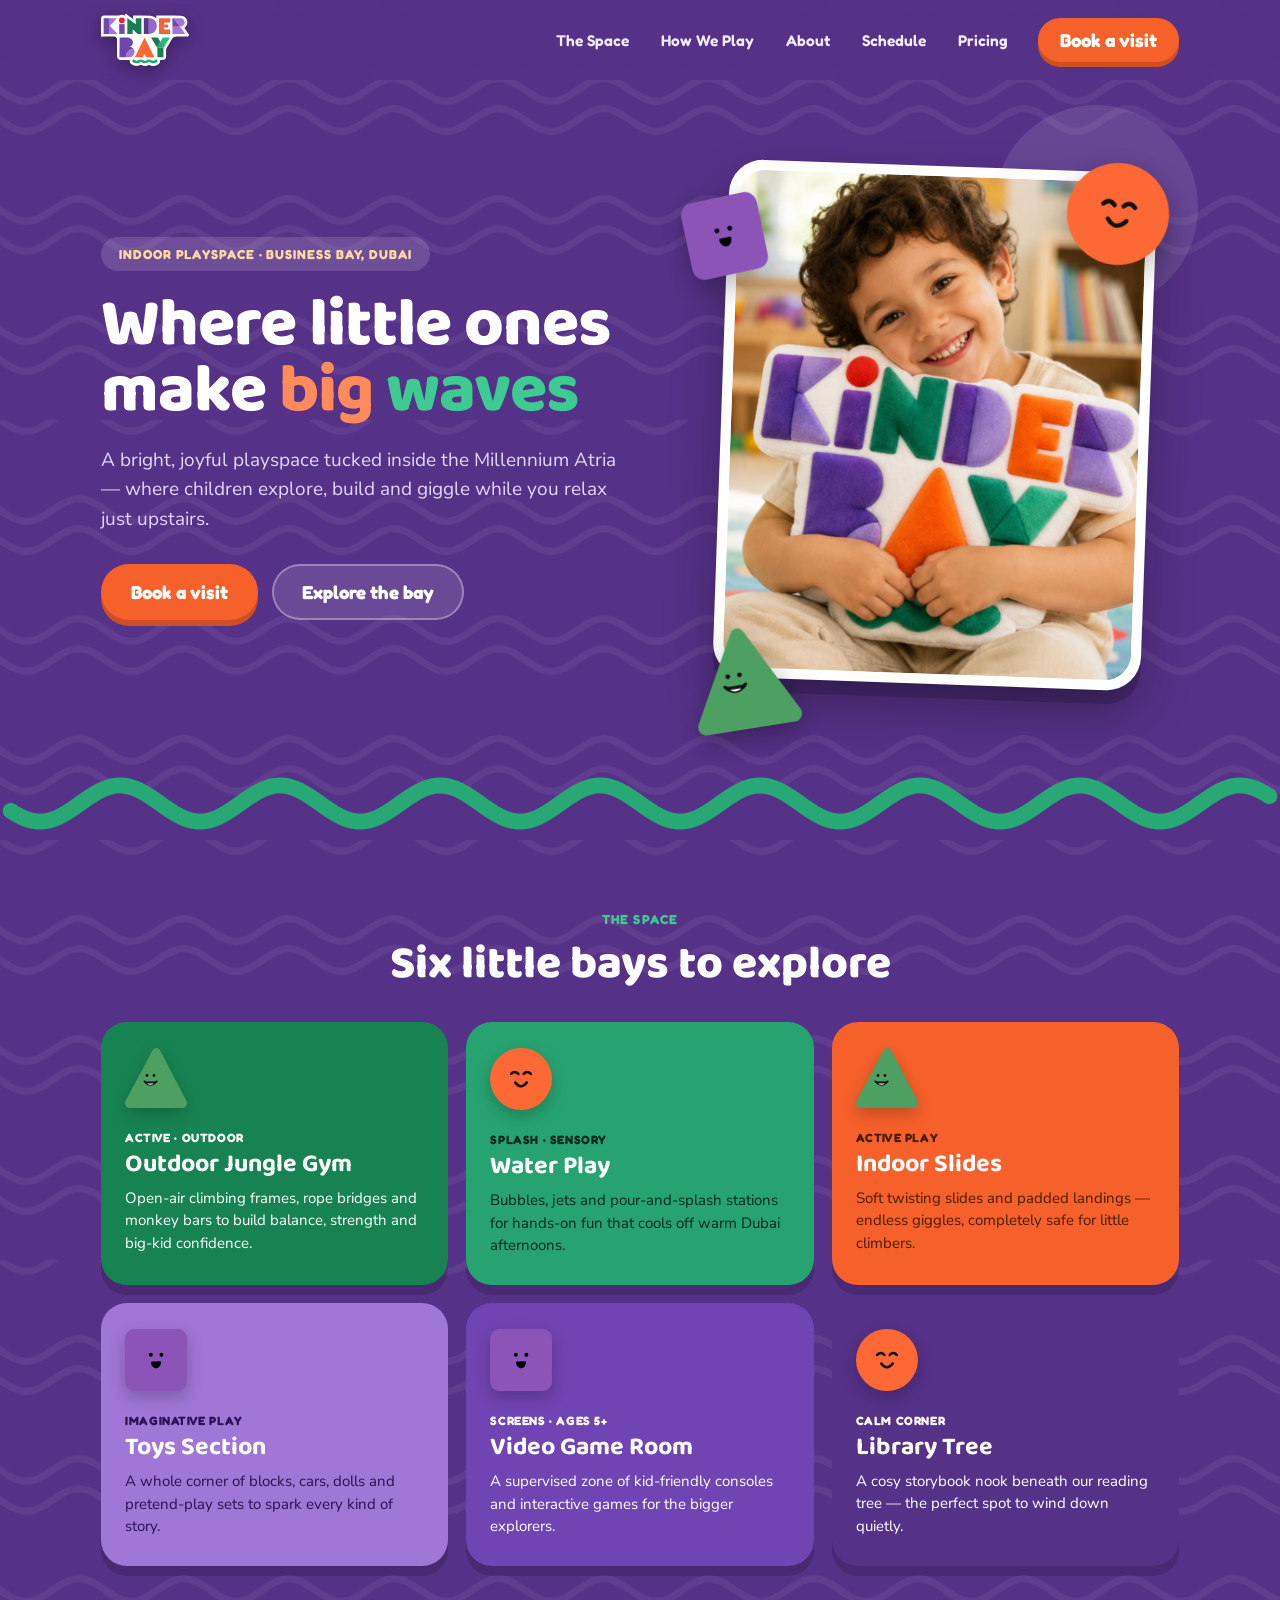
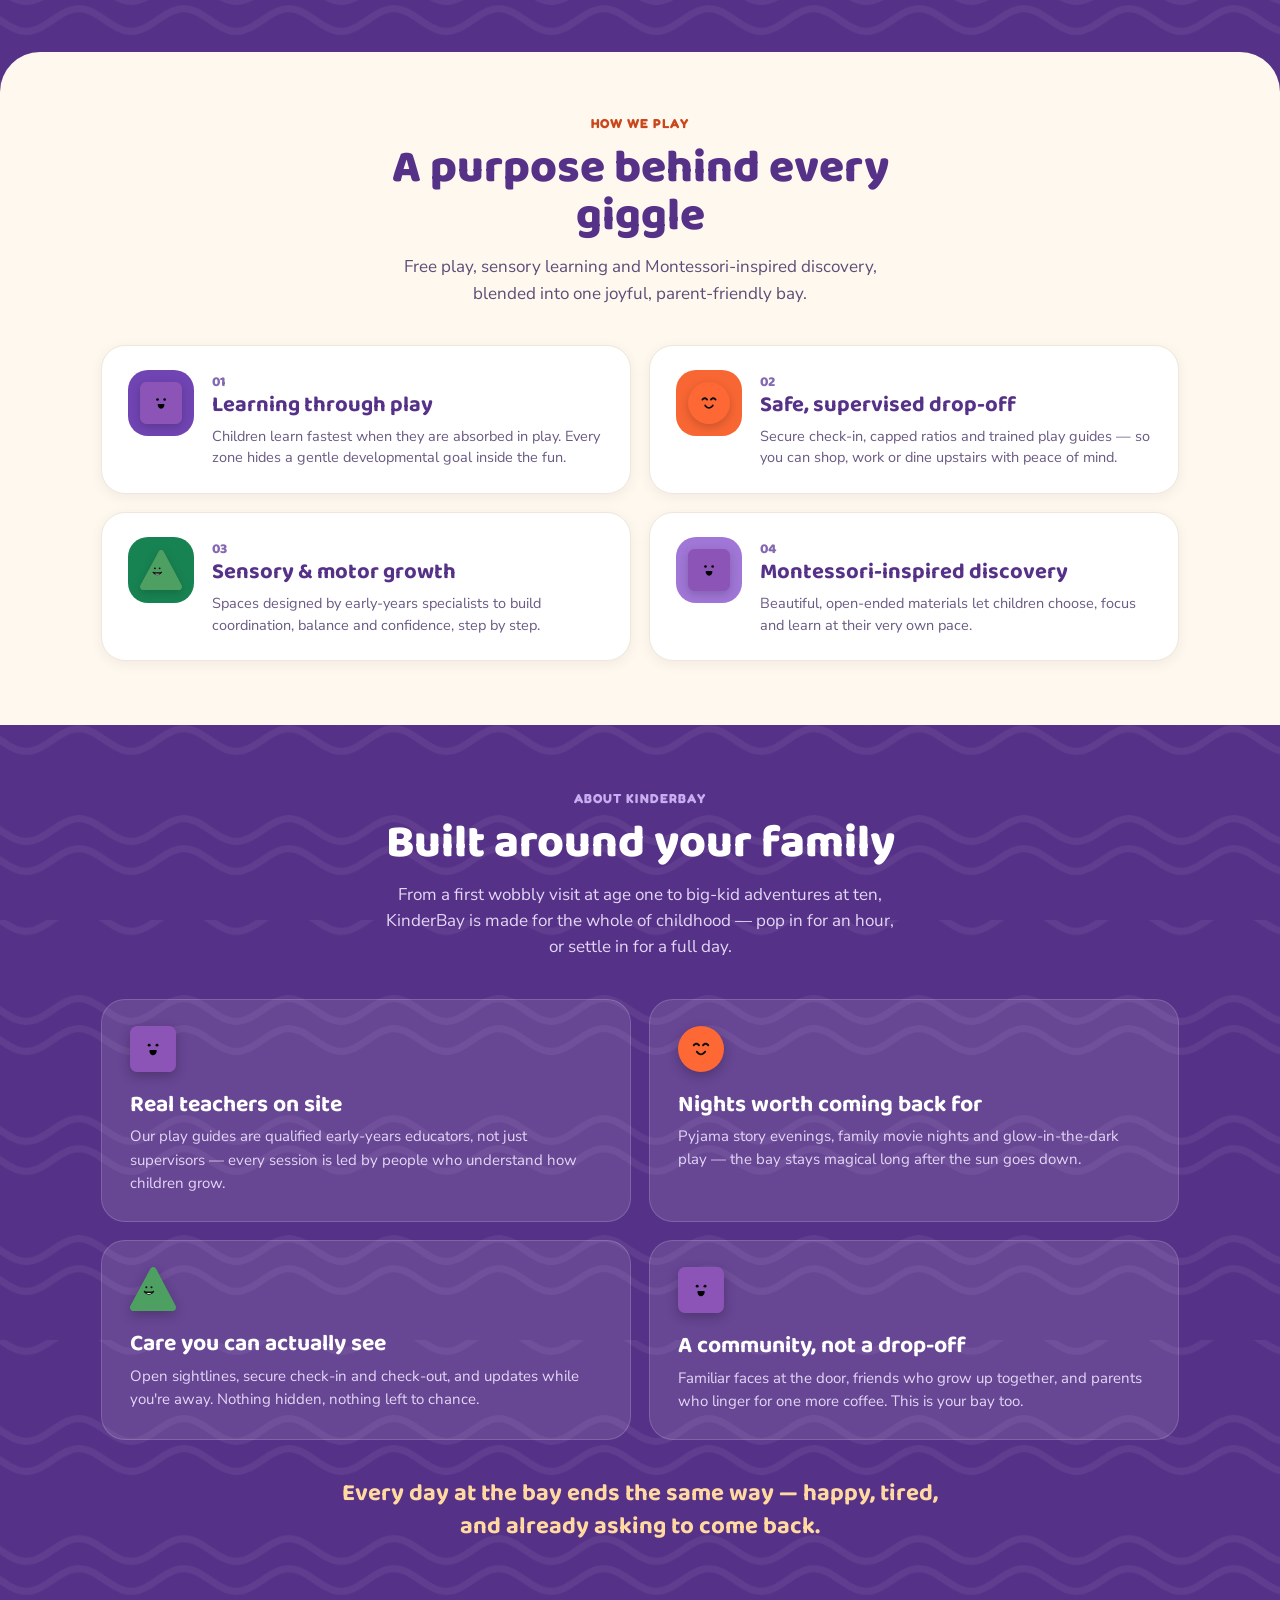
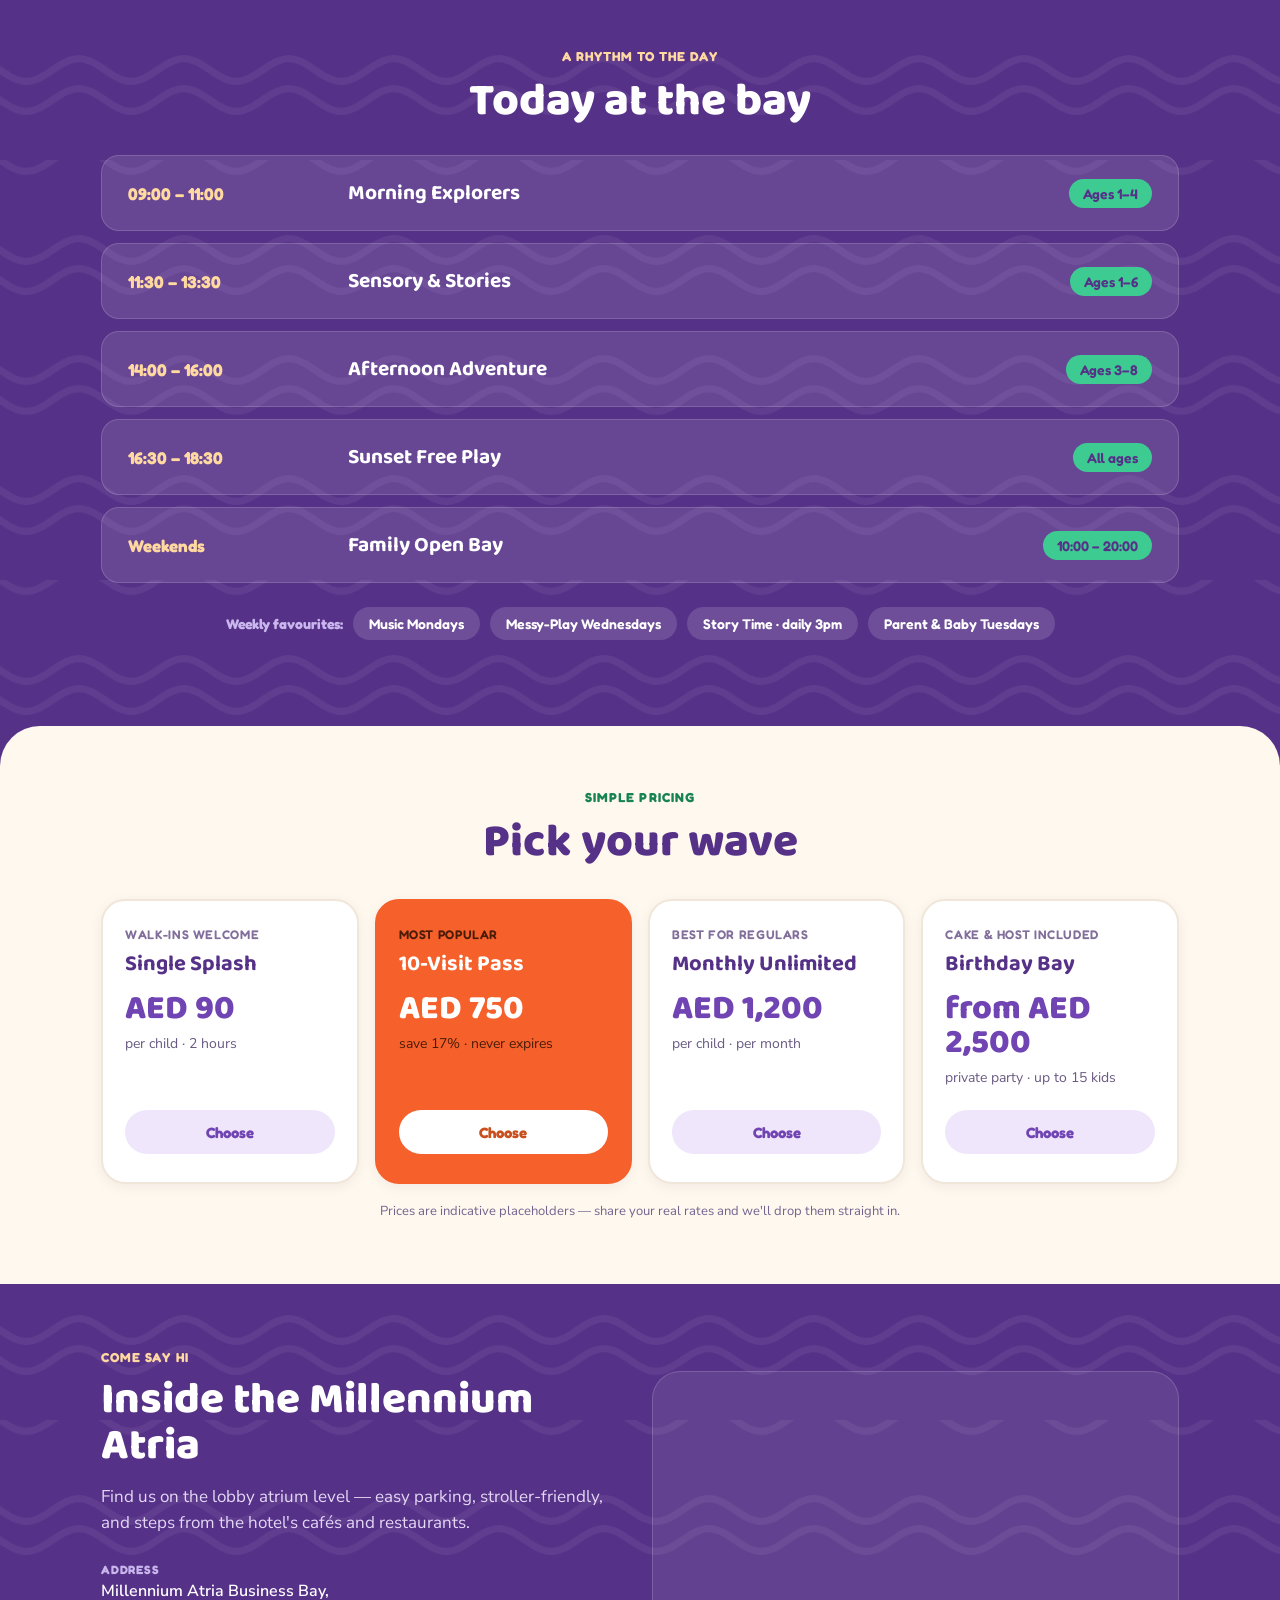
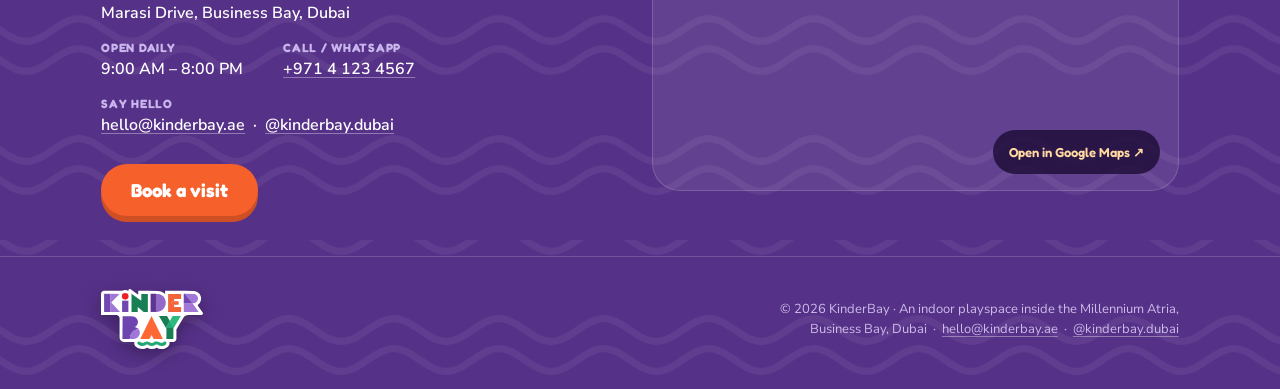
==== commit c3440713: "New brand kit: logo, mascot characters, hero photo Swap in the batch-2 brand assets: sticker wordmar" ====
--- a/index.html
+++ b/index.html
@@ -9,7 +9,7 @@
   <meta property="og:type" content="website">
   <meta property="og:title" content="KinderBay — Where little ones make big waves">
   <meta property="og:description" content="A bright, joyful playspace inside the Millennium Atria, Business Bay, Dubai. Six play zones, real teachers, safe drop-off for ages 1–10.">
-  <meta property="og:image" content="https://kinderbay.ae/assets/logo.png">
+  <meta property="og:image" content="https://kinderbay.ae/assets/og-logo.png">
   <meta property="og:url" content="https://kinderbay.ae/">
   <meta property="og:site_name" content="KinderBay">
   <meta name="twitter:card" content="summary_large_image">
@@ -33,7 +33,7 @@
 <header class="site-header">
   <nav class="nav" aria-label="Main navigation">
     <a class="logo-card" href="#top" aria-label="KinderBay — back to top">
-      <img src="assets/logo-nav.png" alt="KinderBay" width="107" height="63">
+      <img src="assets/logo-sticker.svg" alt="KinderBay" width="90" height="53">
     </a>
 
     <button class="nav-toggle" type="button" aria-expanded="false" aria-controls="nav-menu">
@@ -57,20 +57,23 @@
   <!-- ============ HERO ============ -->
   <section class="hero" id="top" aria-label="Welcome">
     <div class="container hero-inner">
-      <span class="badge">Indoor playspace · Business Bay, Dubai</span>
-      <h1 class="hero-title">Where little ones<br>make <span class="tint-orange">big</span> <span class="tint-green">waves</span></h1>
-      <p class="hero-sub">A bright, joyful playspace tucked inside the Millennium Atria — where children explore, build and giggle while you relax just upstairs.</p>
-      <div class="hero-ctas">
-        <a class="btn btn-orange btn-lg" href="https://wa.me/97141234567?text=Hi%20KinderBay!%20I%27d%20like%20to%20book%20a%20visit." target="_blank" rel="noopener">Book a visit</a>
-        <a class="btn btn-ghost btn-lg" href="#space">Explore the bay</a>
-      </div>
-      <div class="hero-stage" aria-hidden="true">
-        <div class="shape shape-square"></div>
-        <div class="shape shape-halo"></div>
-        <div class="shape shape-triangle"></div>
-        <img class="mascot mascot-square float-a" src="assets/mascot-square.png" alt="" width="256" height="259">
-        <img class="mascot mascot-circle float-b" src="assets/mascot-circle.png" alt="" width="250" height="251">
-        <img class="mascot mascot-triangle float-c" src="assets/mascot-triangle.png" alt="" width="244" height="235">
+      <div class="hero-copy">
+        <span class="badge">Indoor playspace · Business Bay, Dubai</span>
+        <h1 class="hero-title">Where little ones<br>make <span class="tint-orange">big</span> <span class="tint-green">waves</span></h1>
+        <p class="hero-sub">A bright, joyful playspace tucked inside the Millennium Atria — where children explore, build and giggle while you relax just upstairs.</p>
+        <div class="hero-ctas">
+          <a class="btn btn-orange btn-lg" href="https://wa.me/97141234567?text=Hi%20KinderBay!%20I%27d%20like%20to%20book%20a%20visit." target="_blank" rel="noopener">Book a visit</a>
+          <a class="btn btn-ghost btn-lg" href="#space">Explore the bay</a>
+        </div>
+      </div>
+      <div class="hero-visual">
+        <div class="hero-halo" aria-hidden="true"></div>
+        <div class="hero-photo-card">
+          <img src="assets/hero-kid.jpg" alt="A smiling child hugging a plush KinderBay logo cushion" width="890" height="1087" fetchpriority="high">
+        </div>
+        <img class="hero-mascot hero-mascot-circle float-b" src="assets/mascot-circle.svg" alt="" width="110" height="110" aria-hidden="true">
+        <img class="hero-mascot hero-mascot-triangle float-a" src="assets/mascot-triangle.svg" alt="" width="112" height="108" aria-hidden="true">
+        <img class="hero-mascot hero-mascot-square float-c" src="assets/mascot-square.svg" alt="" width="86" height="87" aria-hidden="true">
       </div>
     </div>
     <img class="wave-divider" src="assets/wave-divider.png" alt="" width="2400" height="160" aria-hidden="true">
@@ -85,37 +88,37 @@
       </div>
       <div class="zone-grid">
         <article class="zone-card reveal" style="--zone-bg:#188352">
-          <img src="assets/mascot-triangle.png" alt="" width="62" height="60">
+          <img src="assets/mascot-triangle.svg" alt="" width="62" height="60">
           <span class="zone-tag">Active · outdoor</span>
           <h3>Outdoor Jungle Gym</h3>
           <p>Open-air climbing frames, rope bridges and monkey bars to build balance, strength and big-kid confidence.</p>
         </article>
         <article class="zone-card reveal" style="--zone-bg:#27A371;--zone-ink:#06281c">
-          <img src="assets/mascot-circle.png" alt="" width="62" height="62">
+          <img src="assets/mascot-circle.svg" alt="" width="62" height="62">
           <span class="zone-tag">Splash · sensory</span>
           <h3>Water Play</h3>
           <p>Bubbles, jets and pour-and-splash stations for hands-on fun that cools off warm Dubai afternoons.</p>
         </article>
         <article class="zone-card reveal" style="--zone-bg:#F6602B;--zone-ink:#4a1c07">
-          <img src="assets/mascot-triangle.png" alt="" width="62" height="60">
+          <img src="assets/mascot-triangle.svg" alt="" width="62" height="60">
           <span class="zone-tag">Active play</span>
           <h3>Indoor Slides</h3>
           <p>Soft twisting slides and padded landings — endless giggles, completely safe for little climbers.</p>
         </article>
         <article class="zone-card reveal" style="--zone-bg:#A076D6;--zone-ink:#2b1252">
-          <img src="assets/mascot-square.png" alt="" width="62" height="63">
+          <img src="assets/mascot-square.svg" alt="" width="62" height="63">
           <span class="zone-tag">Imaginative play</span>
           <h3>Toys Section</h3>
           <p>A whole corner of blocks, cars, dolls and pretend-play sets to spark every kind of story.</p>
         </article>
         <article class="zone-card reveal" style="--zone-bg:#7044B2">
-          <img src="assets/mascot-square.png" alt="" width="62" height="63">
+          <img src="assets/mascot-square.svg" alt="" width="62" height="63">
           <span class="zone-tag">Screens · ages 5+</span>
           <h3>Video Game Room</h3>
           <p>A supervised zone of kid-friendly consoles and interactive games for the bigger explorers.</p>
         </article>
         <article class="zone-card reveal" style="--zone-bg:#563188">
-          <img src="assets/mascot-circle.png" alt="" width="62" height="62">
+          <img src="assets/mascot-circle.svg" alt="" width="62" height="62">
           <span class="zone-tag">Calm corner</span>
           <h3>Library Tree</h3>
           <p>A cosy storybook nook beneath our reading tree — the perfect spot to wind down quietly.</p>
@@ -135,7 +138,7 @@
       <div class="pillar-grid">
         <article class="pillar-card reveal">
           <div class="pillar-icon" style="--pillar-bg:#7044B2">
-            <img src="assets/mascot-square.png" alt="" width="42" height="43">
+            <img src="assets/mascot-square.svg" alt="" width="42" height="43">
           </div>
           <div>
             <span class="pillar-n">01</span>
@@ -145,7 +148,7 @@
         </article>
         <article class="pillar-card reveal">
           <div class="pillar-icon" style="--pillar-bg:#F86634">
-            <img src="assets/mascot-circle.png" alt="" width="42" height="42">
+            <img src="assets/mascot-circle.svg" alt="" width="42" height="42">
           </div>
           <div>
             <span class="pillar-n">02</span>
@@ -155,7 +158,7 @@
         </article>
         <article class="pillar-card reveal">
           <div class="pillar-icon" style="--pillar-bg:#188352">
-            <img src="assets/mascot-triangle.png" alt="" width="42" height="40">
+            <img src="assets/mascot-triangle.svg" alt="" width="42" height="40">
           </div>
           <div>
             <span class="pillar-n">03</span>
@@ -165,7 +168,7 @@
         </article>
         <article class="pillar-card reveal">
           <div class="pillar-icon" style="--pillar-bg:#A076D6">
-            <img src="assets/mascot-square.png" alt="" width="42" height="43">
+            <img src="assets/mascot-square.svg" alt="" width="42" height="43">
           </div>
           <div>
             <span class="pillar-n">04</span>
@@ -187,22 +190,22 @@
       </div>
       <div class="about-grid">
         <article class="about-card reveal">
-          <img src="assets/mascot-square.png" alt="" width="46" height="47">
+          <img src="assets/mascot-square.svg" alt="" width="46" height="47">
           <h3>Real teachers on site</h3>
           <p>Our play guides are qualified early-years educators, not just supervisors — every session is led by people who understand how children grow.</p>
         </article>
         <article class="about-card reveal">
-          <img src="assets/mascot-circle.png" alt="" width="46" height="46">
+          <img src="assets/mascot-circle.svg" alt="" width="46" height="46">
           <h3>Nights worth coming back for</h3>
           <p>Pyjama story evenings, family movie nights and glow-in-the-dark play — the bay stays magical long after the sun goes down.</p>
         </article>
         <article class="about-card reveal">
-          <img src="assets/mascot-triangle.png" alt="" width="46" height="44">
+          <img src="assets/mascot-triangle.svg" alt="" width="46" height="44">
           <h3>Care you can actually see</h3>
           <p>Open sightlines, secure check-in and check-out, and updates while you're away. Nothing hidden, nothing left to chance.</p>
         </article>
         <article class="about-card reveal">
-          <img src="assets/mascot-square.png" alt="" width="46" height="47">
+          <img src="assets/mascot-square.svg" alt="" width="46" height="47">
           <h3>A community, not a drop-off</h3>
           <p>Familiar faces at the door, friends who grow up together, and parents who linger for one more coffee. This is your bay too.</p>
         </article>
@@ -339,7 +342,7 @@
 <footer class="site-footer">
   <div class="container footer-inner">
     <div class="logo-card logo-card-footer">
-      <img src="assets/logo-nav.png" alt="KinderBay" width="107" height="63">
+      <img src="assets/logo-sticker.svg" alt="KinderBay" width="90" height="53">
     </div>
     <p class="footer-note">© 2026 KinderBay · An indoor playspace inside the Millennium Atria,<br>Business Bay, Dubai &nbsp;·&nbsp; <a class="detail-link" href="mailto:hello@kinderbay.ae">hello@kinderbay.ae</a> &nbsp;·&nbsp; <a class="detail-link" href="https://instagram.com/kinderbay.dubai" target="_blank" rel="noopener">@kinderbay.dubai</a></p>
   </div>
--- a/css/style.css
+++ b/css/style.css
@@ -141,14 +141,11 @@
 }
 
 .logo-card {
-  background: var(--cream);
-  border-radius: 14px;
-  padding: 9px 16px;
-  box-shadow: 0 6px 0 rgba(0, 0, 0, .18);
   display: inline-block;
   flex: none;
-}
-.logo-card img { height: 34px; width: auto; display: block; }
+  filter: drop-shadow(0 5px 8px rgba(0, 0, 0, .3));
+}
+.logo-card img { height: 52px; width: auto; display: block; }
 
 .nav-menu {
   display: flex;
@@ -195,7 +192,14 @@
   padding-top: clamp(20px, 4vw, 34px);
 }
 
-.hero-inner { text-align: center; }
+.hero-inner {
+  display: grid;
+  grid-template-columns: 1.05fr .95fr;
+  gap: clamp(28px, 4vw, 56px);
+  align-items: center;
+  padding-top: clamp(8px, 2vw, 26px);
+  padding-bottom: clamp(24px, 4vw, 56px);
+}
 
 .badge {
   display: inline-block;
@@ -209,7 +213,7 @@
 }
 
 .hero-title {
-  font: 800 clamp(2.55rem, 8.3vw, 4.875rem)/0.98 var(--font-display);
+  font: 800 clamp(2.55rem, 6.2vw, 4.25rem)/0.98 var(--font-display);
   color: #fff;
   margin-top: 22px;
   letter-spacing: -.015em;
@@ -221,56 +225,67 @@
   font: 400 clamp(16px, 2vw, 19px)/1.55 var(--font-body);
   color: var(--text-on-purple);
   max-width: 48ch;
-  margin: 20px auto 0;
+  margin: 20px 0 0;
 }
 
 .hero-ctas {
   display: flex;
   flex-wrap: wrap;
   gap: 14px;
-  justify-content: center;
   margin-top: 30px;
 }
 
-.hero-stage {
+.hero-visual {
   position: relative;
-  height: clamp(140px, 24vw, 230px);
-  margin-top: 6px;
-}
-
-.shape { position: absolute; }
-.shape-square {
-  left: 8%; top: 16%;
-  width: clamp(72px, 12vw, 128px);
-  height: clamp(72px, 12vw, 128px);
-  border-radius: clamp(20px, 3vw, 34px);
-  background: var(--lilac);
-  transform: rotate(-10deg);
-}
-.shape-halo {
-  left: 50%; top: 3%;
-  transform: translateX(-50%);
-  width: clamp(84px, 14vw, 150px);
-  height: clamp(84px, 14vw, 150px);
+  padding: 26px 30px 34px;
+}
+
+.hero-halo {
+  position: absolute;
+  right: -4%; top: -6%;
+  width: clamp(120px, 16vw, 210px);
+  height: clamp(120px, 16vw, 210px);
   border-radius: 50%;
   background: rgba(255, 255, 255, .1);
 }
-.shape-triangle {
-  right: 9%; top: 18%;
-  width: 0; height: 0;
-  border-left: clamp(42px, 7vw, 74px) solid transparent;
-  border-right: clamp(42px, 7vw, 74px) solid transparent;
-  border-bottom: clamp(70px, 11.5vw, 124px) solid var(--green-deep);
+
+.hero-photo-card {
+  position: relative;
+  background: #fff;
+  border-radius: 34px;
+  padding: 10px;
+  transform: rotate(2deg);
+  box-shadow: 0 14px 0 rgba(0, 0, 0, .18), 0 26px 50px rgba(0, 0, 0, .28);
+  max-width: 440px;
+  margin: 0 auto;
+}
+.hero-photo-card img {
+  display: block;
+  width: 100%;
+  height: auto;
+  border-radius: 26px;
+}
+
+.hero-mascot {
+  position: absolute;
+  filter: drop-shadow(0 10px 14px rgba(0, 0, 0, .28));
+  will-change: transform;
+}
+.hero-mascot-circle {
+  right: 2%; top: 4%;
+  width: clamp(64px, 8vw, 110px); height: auto;
   transform: rotate(8deg);
 }
-
-.mascot {
-  position: absolute;
-  filter: drop-shadow(0 12px 16px rgba(0, 0, 0, .28));
-}
-.mascot-square { left: 9%; top: 20%; width: clamp(60px, 10vw, 108px); transform: rotate(-10deg); }
-.mascot-circle { left: 50%; top: 10%; transform: translateX(-50%); width: clamp(68px, 11vw, 120px); }
-.mascot-triangle { right: 9%; top: 28%; width: clamp(62px, 10.5vw, 112px); transform: rotate(8deg); }
+.hero-mascot-triangle {
+  left: 0; bottom: -2%;
+  width: clamp(66px, 8.2vw, 112px); height: auto;
+  transform: rotate(-9deg);
+}
+.hero-mascot-square {
+  left: -1%; top: 10%;
+  width: clamp(48px, 6vw, 86px); height: auto;
+  transform: rotate(-12deg);
+}
 
 @keyframes bob-a { 0%, 100% { translate: 0 0; } 50% { translate: 0 -10px; } }
 @keyframes bob-b { 0%, 100% { translate: 0 0; } 50% { translate: 0 -14px; } }
@@ -648,7 +663,7 @@
   flex-wrap: wrap;
 }
 
-.logo-card-footer { border-radius: 16px; padding: 12px 18px; box-shadow: none; }
+.logo-card-footer img { height: 60px; }
 
 .footer-note {
   font: 400 13px/1.6 var(--font-body);
@@ -691,6 +706,13 @@
    -------------------------------------------------------------------------- */
 
 @media (max-width: 1024px) {
+  .hero-inner {
+    grid-template-columns: 1fr;
+    text-align: center;
+  }
+  .hero-sub { margin-left: auto; margin-right: auto; }
+  .hero-ctas { justify-content: center; }
+  .hero-visual { max-width: 460px; margin: 0 auto; }
   .zone-grid { grid-template-columns: repeat(2, 1fr); }
   .price-grid { grid-template-columns: repeat(2, 1fr); }
   .visit-grid { grid-template-columns: 1fr; }
@@ -701,7 +723,7 @@
   :root { --header-h: 74px; }
 
   .nav { padding-top: 10px; padding-bottom: 10px; }
-  .logo-card img { height: 28px; }
+  .logo-card img { height: 44px; }
   .nav-toggle { display: flex; }
 
   .nav-menu {
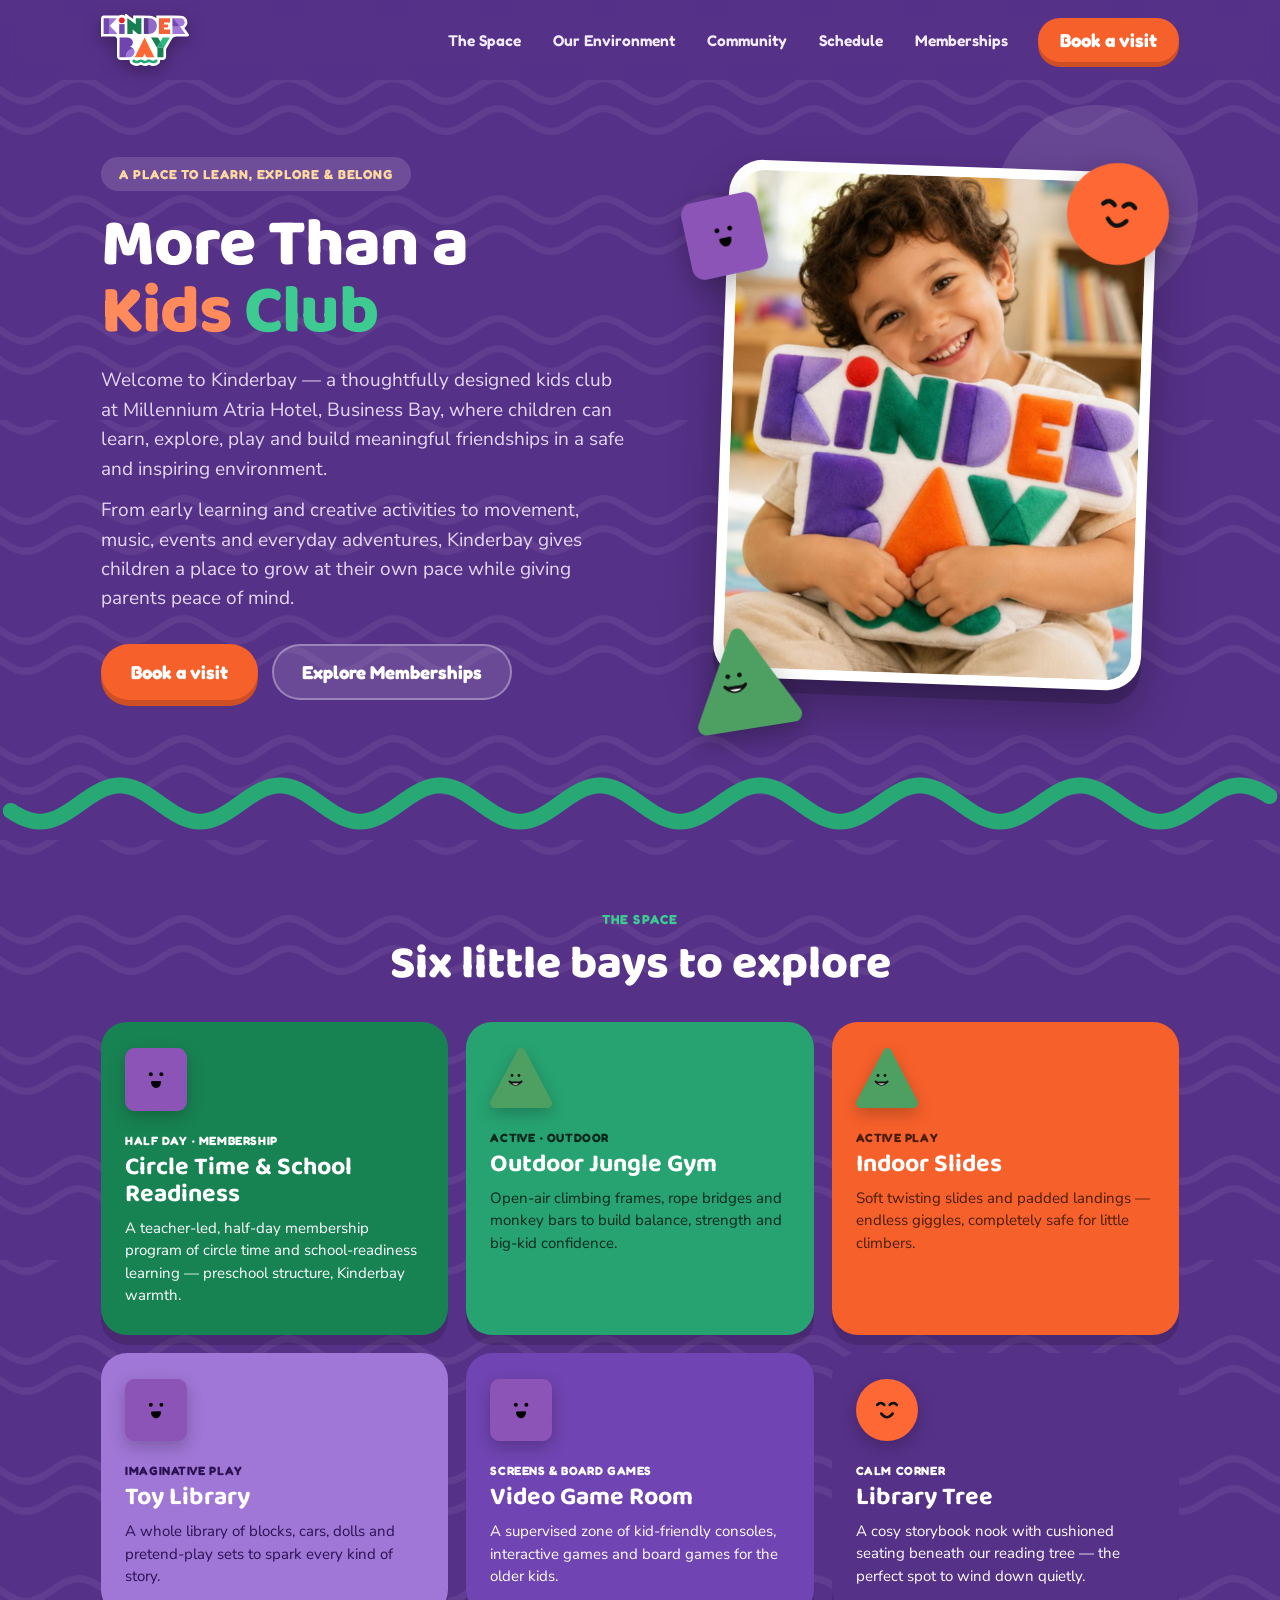
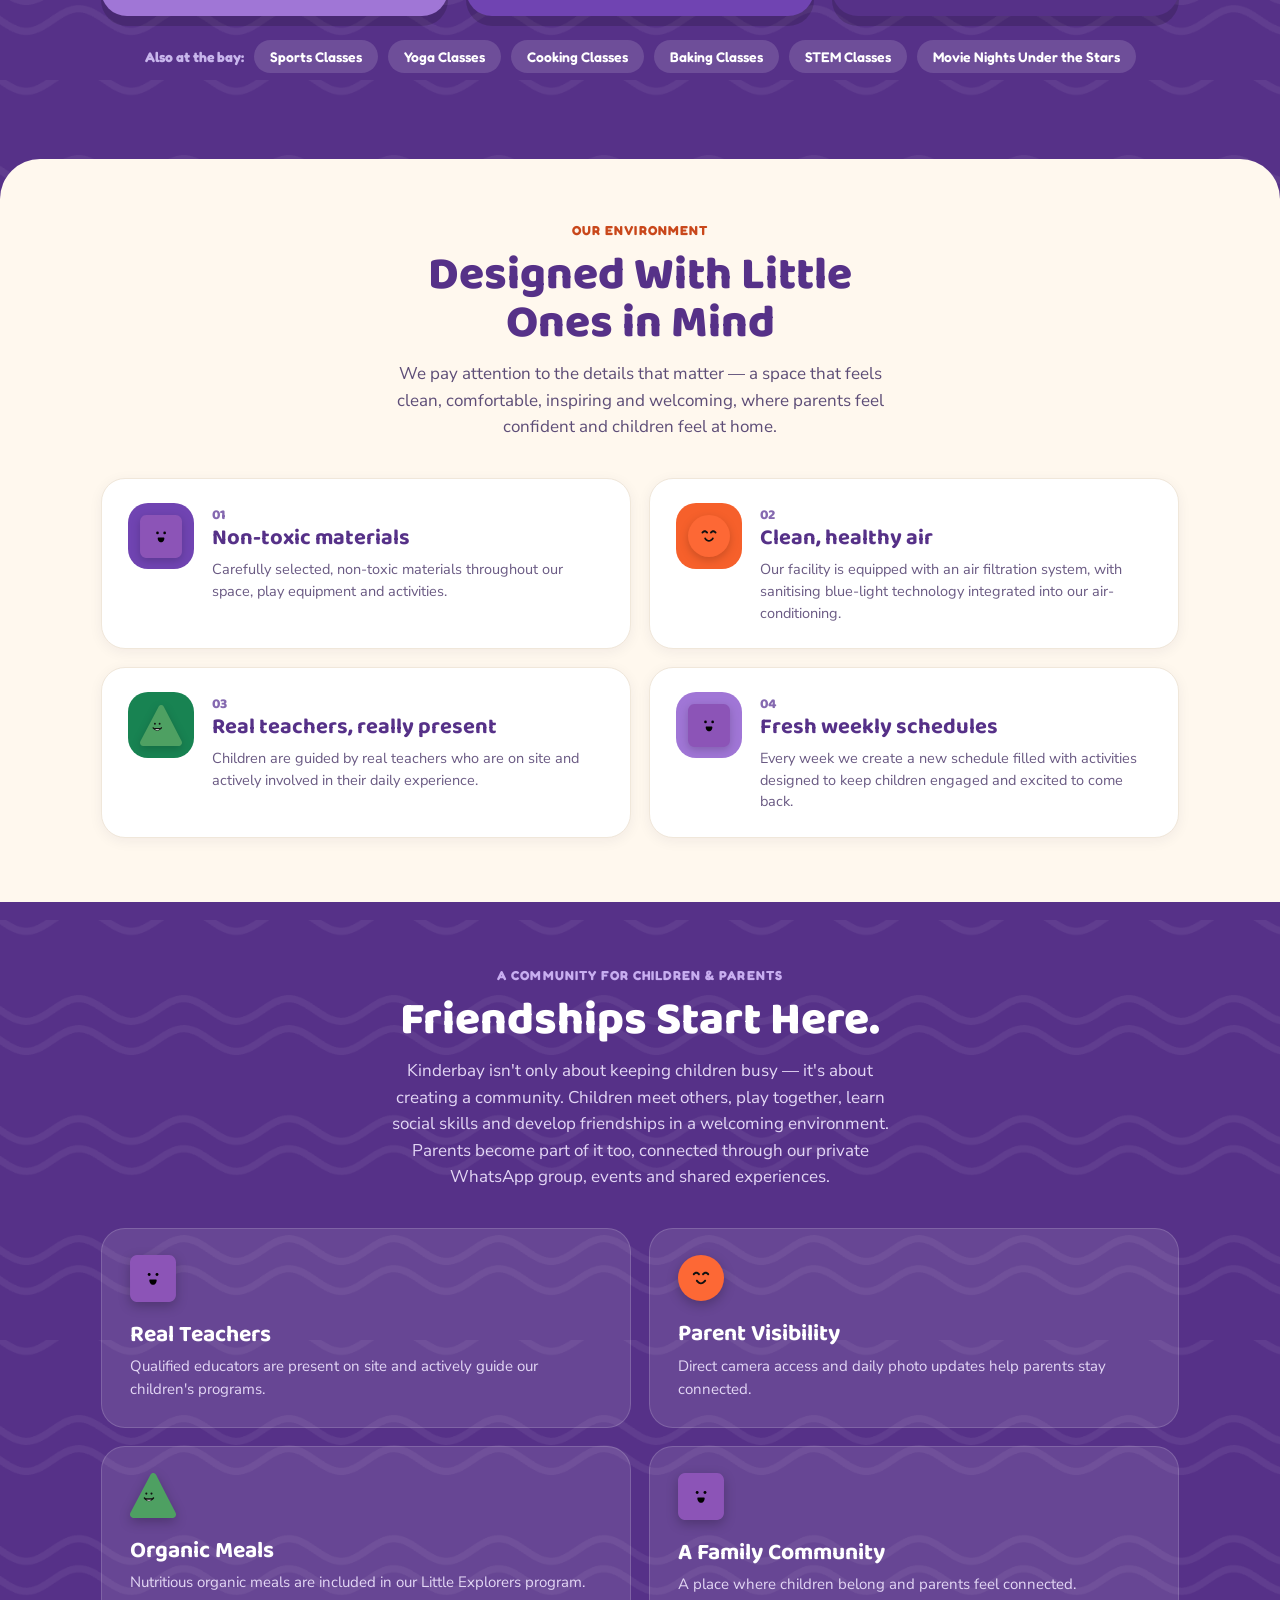
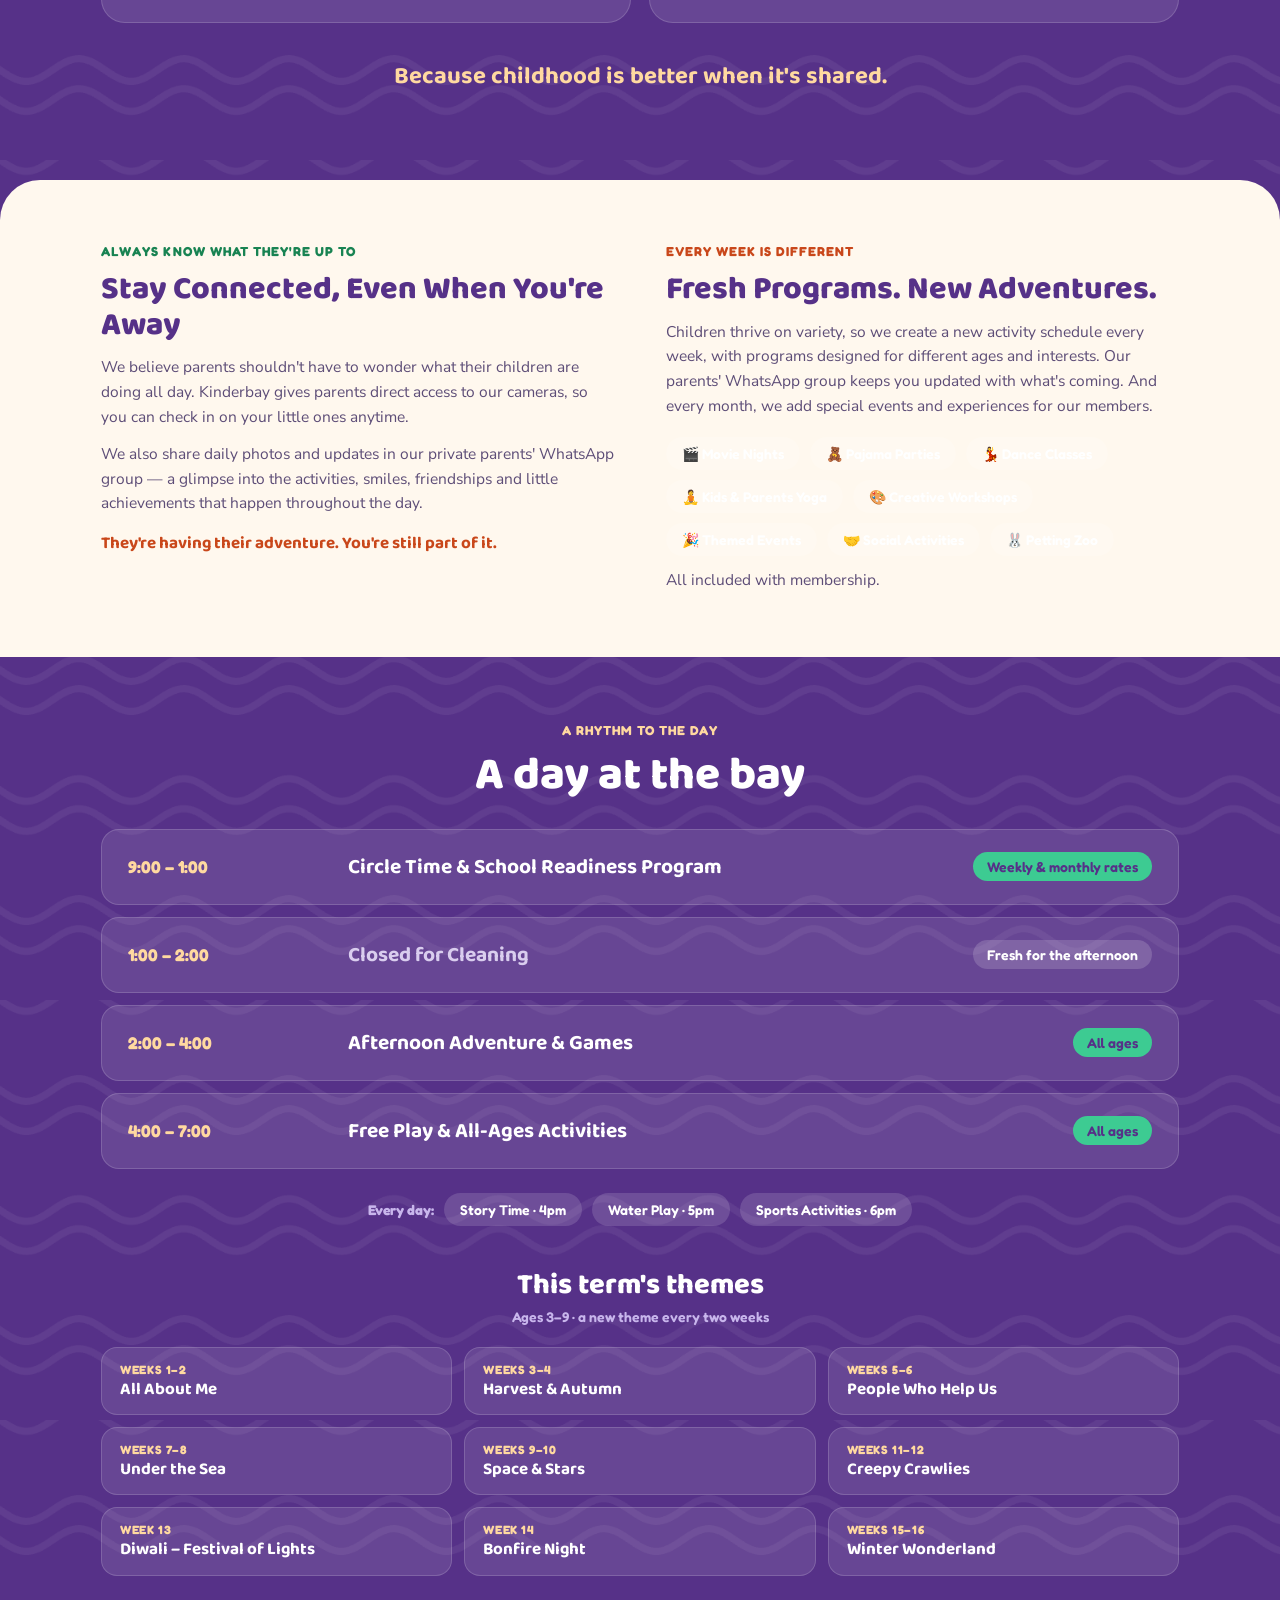
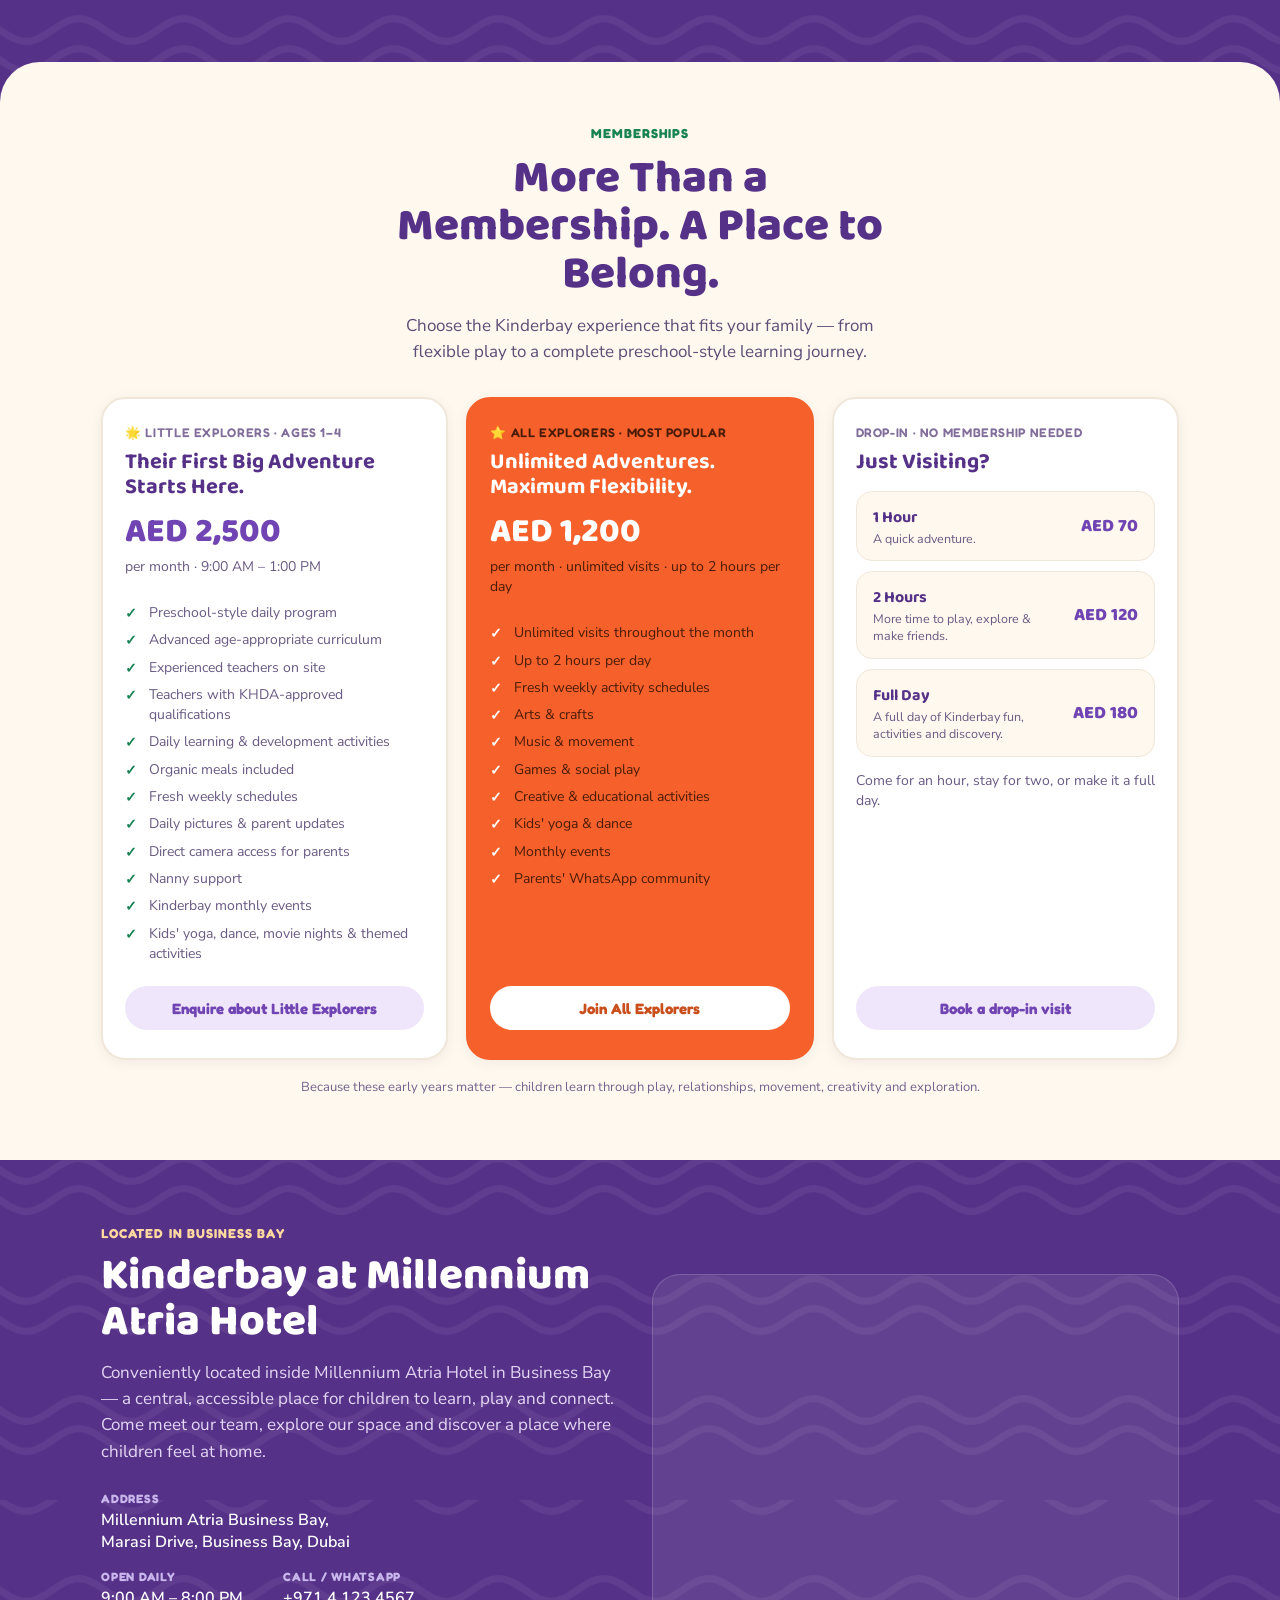
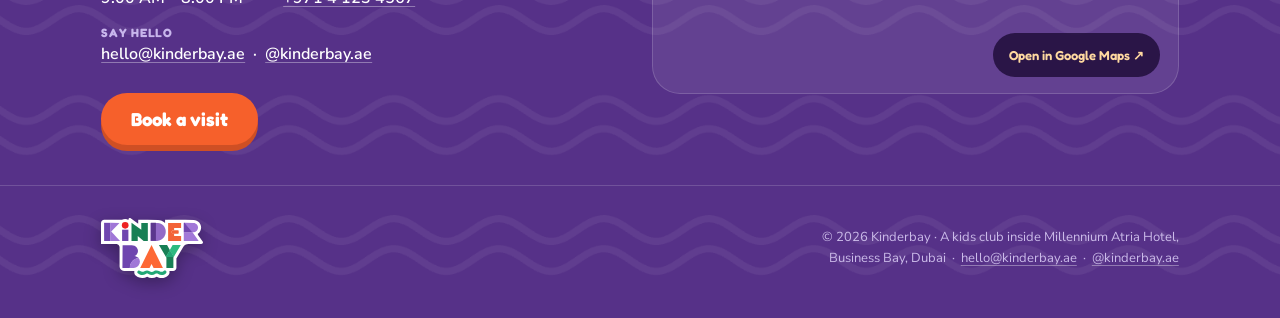
==== commit 7d00f22a: "Full copy refresh: real Kinderbay content and pricing New positioning (A Place to Learn, Explore & B" ====
--- a/index.html
+++ b/index.html
@@ -3,15 +3,15 @@
 <head>
   <meta charset="utf-8">
   <meta name="viewport" content="width=device-width, initial-scale=1">
-  <title>KinderBay — Indoor Kids Club at Millennium Atria, Business Bay, Dubai</title>
-  <meta name="description" content="KinderBay is a bright, joyful kids club inside the Millennium Atria hotel, Business Bay, Dubai. Six play zones, real teachers, safe drop-off — ages 1–10, open 9 AM to 8 PM daily.">
+  <title>Kinderbay — Kids Club at Millennium Atria, Business Bay, Dubai</title>
+  <meta name="description" content="Kinderbay is a thoughtfully designed kids club at Millennium Atria Hotel, Business Bay, Dubai — preschool-style learning, real teachers, organic meals and daily activities for ages 1–4, plus flexible memberships and drop-in play. Open 9 AM–8 PM daily.">
 
   <meta property="og:type" content="website">
-  <meta property="og:title" content="KinderBay — Where little ones make big waves">
-  <meta property="og:description" content="A bright, joyful playspace inside the Millennium Atria, Business Bay, Dubai. Six play zones, real teachers, safe drop-off for ages 1–10.">
+  <meta property="og:title" content="Kinderbay — A Place to Learn, Explore &amp; Belong">
+  <meta property="og:description" content="A thoughtfully designed kids club at Millennium Atria Hotel, Business Bay, Dubai — where children learn, explore, play and build meaningful friendships.">
   <meta property="og:image" content="https://kinderbay.ae/assets/og-logo.png">
   <meta property="og:url" content="https://kinderbay.ae/">
-  <meta property="og:site_name" content="KinderBay">
+  <meta property="og:site_name" content="Kinderbay">
   <meta name="twitter:card" content="summary_large_image">
 
   <link rel="icon" type="image/png" href="assets/favicon.png">
@@ -32,8 +32,8 @@
 
 <header class="site-header">
   <nav class="nav" aria-label="Main navigation">
-    <a class="logo-card" href="#top" aria-label="KinderBay — back to top">
-      <img src="assets/logo-sticker.svg" alt="KinderBay" width="90" height="53">
+    <a class="logo-card" href="#top" aria-label="Kinderbay — back to top">
+      <img src="assets/logo-sticker.svg" alt="Kinderbay" width="90" height="53">
     </a>
 
     <button class="nav-toggle" type="button" aria-expanded="false" aria-controls="nav-menu">
@@ -43,11 +43,11 @@
 
     <div class="nav-menu" id="nav-menu">
       <a class="nav-link" href="#space">The Space</a>
-      <a class="nav-link" href="#play">How We Play</a>
-      <a class="nav-link" href="#about">About</a>
+      <a class="nav-link" href="#play">Our Environment</a>
+      <a class="nav-link" href="#about">Community</a>
       <a class="nav-link" href="#schedule">Schedule</a>
-      <a class="nav-link" href="#pricing">Pricing</a>
-      <a class="btn btn-orange btn-nav" href="https://wa.me/97141234567?text=Hi%20KinderBay!%20I%27d%20like%20to%20book%20a%20visit." target="_blank" rel="noopener">Book a visit</a>
+      <a class="nav-link" href="#pricing">Memberships</a>
+      <a class="btn btn-orange btn-nav" href="https://wa.me/97141234567?text=Hi%20Kinderbay!%20I%27d%20like%20to%20book%20a%20visit." target="_blank" rel="noopener">Book a visit</a>
     </div>
   </nav>
 </header>
@@ -58,18 +58,19 @@
   <section class="hero" id="top" aria-label="Welcome">
     <div class="container hero-inner">
       <div class="hero-copy">
-        <span class="badge">Indoor playspace · Business Bay, Dubai</span>
-        <h1 class="hero-title">Where little ones<br>make <span class="tint-orange">big</span> <span class="tint-green">waves</span></h1>
-        <p class="hero-sub">A bright, joyful playspace tucked inside the Millennium Atria — where children explore, build and giggle while you relax just upstairs.</p>
+        <span class="badge">A Place to Learn, Explore &amp; Belong</span>
+        <h1 class="hero-title">More Than a<br><span class="tint-orange">Kids</span> <span class="tint-green">Club</span></h1>
+        <p class="hero-sub">Welcome to Kinderbay — a thoughtfully designed kids club at Millennium Atria Hotel, Business Bay, where children can learn, explore, play and build meaningful friendships in a safe and inspiring environment.</p>
+        <p class="hero-sub hero-sub-2">From early learning and creative activities to movement, music, events and everyday adventures, Kinderbay gives children a place to grow at their own pace while giving parents peace of mind.</p>
         <div class="hero-ctas">
-          <a class="btn btn-orange btn-lg" href="https://wa.me/97141234567?text=Hi%20KinderBay!%20I%27d%20like%20to%20book%20a%20visit." target="_blank" rel="noopener">Book a visit</a>
-          <a class="btn btn-ghost btn-lg" href="#space">Explore the bay</a>
+          <a class="btn btn-orange btn-lg" href="https://wa.me/97141234567?text=Hi%20Kinderbay!%20I%27d%20like%20to%20book%20a%20visit." target="_blank" rel="noopener">Book a visit</a>
+          <a class="btn btn-ghost btn-lg" href="#pricing">Explore Memberships</a>
         </div>
       </div>
       <div class="hero-visual">
         <div class="hero-halo" aria-hidden="true"></div>
         <div class="hero-photo-card">
-          <img src="assets/hero-kid.jpg" alt="A smiling child hugging a plush KinderBay logo cushion" width="890" height="1087" fetchpriority="high">
+          <img src="assets/hero-kid.jpg" alt="A smiling child hugging a plush Kinderbay logo cushion" width="890" height="1087" fetchpriority="high">
         </div>
         <img class="hero-mascot hero-mascot-circle float-b" src="assets/mascot-circle.svg" alt="" width="110" height="110" aria-hidden="true">
         <img class="hero-mascot hero-mascot-triangle float-a" src="assets/mascot-triangle.svg" alt="" width="112" height="108" aria-hidden="true">
@@ -88,16 +89,16 @@
       </div>
       <div class="zone-grid">
         <article class="zone-card reveal" style="--zone-bg:#188352">
+          <img src="assets/mascot-square.svg" alt="" width="62" height="63">
+          <span class="zone-tag">Half day · Membership</span>
+          <h3>Circle Time &amp; School Readiness</h3>
+          <p>A teacher-led, half-day membership program of circle time and school-readiness learning — preschool structure, Kinderbay warmth.</p>
+        </article>
+        <article class="zone-card reveal" style="--zone-bg:#27A371;--zone-ink:#06281c">
           <img src="assets/mascot-triangle.svg" alt="" width="62" height="60">
           <span class="zone-tag">Active · outdoor</span>
           <h3>Outdoor Jungle Gym</h3>
           <p>Open-air climbing frames, rope bridges and monkey bars to build balance, strength and big-kid confidence.</p>
-        </article>
-        <article class="zone-card reveal" style="--zone-bg:#27A371;--zone-ink:#06281c">
-          <img src="assets/mascot-circle.svg" alt="" width="62" height="62">
-          <span class="zone-tag">Splash · sensory</span>
-          <h3>Water Play</h3>
-          <p>Bubbles, jets and pour-and-splash stations for hands-on fun that cools off warm Dubai afternoons.</p>
         </article>
         <article class="zone-card reveal" style="--zone-bg:#F6602B;--zone-ink:#4a1c07">
           <img src="assets/mascot-triangle.svg" alt="" width="62" height="60">
@@ -108,32 +109,41 @@
         <article class="zone-card reveal" style="--zone-bg:#A076D6;--zone-ink:#2b1252">
           <img src="assets/mascot-square.svg" alt="" width="62" height="63">
           <span class="zone-tag">Imaginative play</span>
-          <h3>Toys Section</h3>
-          <p>A whole corner of blocks, cars, dolls and pretend-play sets to spark every kind of story.</p>
+          <h3>Toy Library</h3>
+          <p>A whole library of blocks, cars, dolls and pretend-play sets to spark every kind of story.</p>
         </article>
         <article class="zone-card reveal" style="--zone-bg:#7044B2">
           <img src="assets/mascot-square.svg" alt="" width="62" height="63">
-          <span class="zone-tag">Screens · ages 5+</span>
+          <span class="zone-tag">Screens &amp; board games</span>
           <h3>Video Game Room</h3>
-          <p>A supervised zone of kid-friendly consoles and interactive games for the bigger explorers.</p>
+          <p>A supervised zone of kid-friendly consoles, interactive games and board games for the older kids.</p>
         </article>
         <article class="zone-card reveal" style="--zone-bg:#563188">
           <img src="assets/mascot-circle.svg" alt="" width="62" height="62">
           <span class="zone-tag">Calm corner</span>
           <h3>Library Tree</h3>
-          <p>A cosy storybook nook beneath our reading tree — the perfect spot to wind down quietly.</p>
-        </article>
-      </div>
-    </div>
-  </section>
-
-  <!-- ============ HOW WE PLAY ============ -->
+          <p>A cosy storybook nook with cushioned seating beneath our reading tree — the perfect spot to wind down quietly.</p>
+        </article>
+      </div>
+      <div class="specials reveal">
+        <span class="specials-label">Also at the bay:</span>
+        <span class="chip">Sports Classes</span>
+        <span class="chip">Yoga Classes</span>
+        <span class="chip">Cooking Classes</span>
+        <span class="chip">Baking Classes</span>
+        <span class="chip">STEM Classes</span>
+        <span class="chip">Movie Nights Under the Stars</span>
+      </div>
+    </div>
+  </section>
+
+  <!-- ============ OUR ENVIRONMENT ============ -->
   <section class="section cream-panel" id="play" aria-labelledby="play-title">
     <div class="container">
       <div class="section-head narrow reveal">
-        <span class="eyebrow tint-orange-deep">How we play</span>
-        <h2 class="section-title on-cream" id="play-title">A purpose behind every giggle</h2>
-        <p class="section-sub">Free play, sensory learning and Montessori-inspired discovery, blended into one joyful, parent-friendly bay.</p>
+        <span class="eyebrow tint-orange-deep">Our environment</span>
+        <h2 class="section-title on-cream" id="play-title">Designed With Little Ones in Mind</h2>
+        <p class="section-sub">We pay attention to the details that matter — a space that feels clean, comfortable, inspiring and welcoming, where parents feel confident and children feel at home.</p>
       </div>
       <div class="pillar-grid">
         <article class="pillar-card reveal">
@@ -142,18 +152,18 @@
           </div>
           <div>
             <span class="pillar-n">01</span>
-            <h3>Learning through play</h3>
-            <p>Children learn fastest when they are absorbed in play. Every zone hides a gentle developmental goal inside the fun.</p>
+            <h3>Non-toxic materials</h3>
+            <p>Carefully selected, non-toxic materials throughout our space, play equipment and activities.</p>
           </div>
         </article>
         <article class="pillar-card reveal">
-          <div class="pillar-icon" style="--pillar-bg:#F86634">
+          <div class="pillar-icon" style="--pillar-bg:#F6602B">
             <img src="assets/mascot-circle.svg" alt="" width="42" height="42">
           </div>
           <div>
             <span class="pillar-n">02</span>
-            <h3>Safe, supervised drop-off</h3>
-            <p>Secure check-in, capped ratios and trained play guides — so you can shop, work or dine upstairs with peace of mind.</p>
+            <h3>Clean, healthy air</h3>
+            <p>Our facility is equipped with an air filtration system, with sanitising blue-light technology integrated into our air-conditioning.</p>
           </div>
         </article>
         <article class="pillar-card reveal">
@@ -162,8 +172,8 @@
           </div>
           <div>
             <span class="pillar-n">03</span>
-            <h3>Sensory &amp; motor growth</h3>
-            <p>Spaces designed by early-years specialists to build coordination, balance and confidence, step by step.</p>
+            <h3>Real teachers, really present</h3>
+            <p>Children are guided by real teachers who are on site and actively involved in their daily experience.</p>
           </div>
         </article>
         <article class="pillar-card reveal">
@@ -172,45 +182,74 @@
           </div>
           <div>
             <span class="pillar-n">04</span>
-            <h3>Montessori-inspired discovery</h3>
-            <p>Beautiful, open-ended materials let children choose, focus and learn at their very own pace.</p>
-          </div>
-        </article>
-      </div>
-    </div>
-  </section>
-
-  <!-- ============ ABOUT ============ -->
+            <h3>Fresh weekly schedules</h3>
+            <p>Every week we create a new schedule filled with activities designed to keep children engaged and excited to come back.</p>
+          </div>
+        </article>
+      </div>
+    </div>
+  </section>
+
+  <!-- ============ COMMUNITY ============ -->
   <section class="section" id="about" aria-labelledby="about-title">
     <div class="container">
       <div class="section-head narrow reveal">
-        <span class="eyebrow tint-lilac">About KinderBay</span>
-        <h2 class="section-title on-purple" id="about-title">Built around your family</h2>
-        <p class="section-sub on-purple-sub">From a first wobbly visit at age one to big-kid adventures at ten, KinderBay is made for the whole of childhood — pop in for an hour, or settle in for a full day.</p>
+        <span class="eyebrow tint-lilac">A community for children &amp; parents</span>
+        <h2 class="section-title on-purple" id="about-title">Friendships Start Here.</h2>
+        <p class="section-sub on-purple-sub">Kinderbay isn't only about keeping children busy — it's about creating a community. Children meet others, play together, learn social skills and develop friendships in a welcoming environment. Parents become part of it too, connected through our private WhatsApp group, events and shared experiences.</p>
       </div>
       <div class="about-grid">
         <article class="about-card reveal">
           <img src="assets/mascot-square.svg" alt="" width="46" height="47">
-          <h3>Real teachers on site</h3>
-          <p>Our play guides are qualified early-years educators, not just supervisors — every session is led by people who understand how children grow.</p>
+          <h3>Real Teachers</h3>
+          <p>Qualified educators are present on site and actively guide our children's programs.</p>
         </article>
         <article class="about-card reveal">
           <img src="assets/mascot-circle.svg" alt="" width="46" height="46">
-          <h3>Nights worth coming back for</h3>
-          <p>Pyjama story evenings, family movie nights and glow-in-the-dark play — the bay stays magical long after the sun goes down.</p>
+          <h3>Parent Visibility</h3>
+          <p>Direct camera access and daily photo updates help parents stay connected.</p>
         </article>
         <article class="about-card reveal">
           <img src="assets/mascot-triangle.svg" alt="" width="46" height="44">
-          <h3>Care you can actually see</h3>
-          <p>Open sightlines, secure check-in and check-out, and updates while you're away. Nothing hidden, nothing left to chance.</p>
+          <h3>Organic Meals</h3>
+          <p>Nutritious organic meals are included in our Little Explorers program.</p>
         </article>
         <article class="about-card reveal">
           <img src="assets/mascot-square.svg" alt="" width="46" height="47">
-          <h3>A community, not a drop-off</h3>
-          <p>Familiar faces at the door, friends who grow up together, and parents who linger for one more coffee. This is your bay too.</p>
-        </article>
-      </div>
-      <p class="about-tagline reveal">Every day at the bay ends the same way — happy, tired, and already asking to come back.</p>
+          <h3>A Family Community</h3>
+          <p>A place where children belong and parents feel connected.</p>
+        </article>
+      </div>
+      <p class="about-tagline reveal">Because childhood is better when it's shared.</p>
+    </div>
+  </section>
+
+  <!-- ============ STAY CONNECTED / FRESH PROGRAMS ============ -->
+  <section class="section cream-panel" id="connected" aria-label="Stay connected and fresh programs">
+    <div class="container connect-grid">
+      <div class="connect-block reveal">
+        <span class="eyebrow tint-green-deep">Always know what they're up to</span>
+        <h2 class="block-title">Stay Connected, Even When You're Away</h2>
+        <p>We believe parents shouldn't have to wonder what their children are doing all day. Kinderbay gives parents direct access to our cameras, so you can check in on your little ones anytime.</p>
+        <p>We also share daily photos and updates in our private parents' WhatsApp group — a glimpse into the activities, smiles, friendships and little achievements that happen throughout the day.</p>
+        <p class="connect-tagline">They're having their adventure. You're still part of it.</p>
+      </div>
+      <div class="connect-block reveal">
+        <span class="eyebrow tint-orange-deep">Every week is different</span>
+        <h2 class="block-title">Fresh Programs. New Adventures.</h2>
+        <p>Children thrive on variety, so we create a new activity schedule every week, with programs designed for different ages and interests. Our parents' WhatsApp group keeps you updated with what's coming. And every month, we add special events and experiences for our members.</p>
+        <div class="event-chips">
+          <span class="chip chip-cream">🎬 Movie Nights</span>
+          <span class="chip chip-cream">🧸 Pajama Parties</span>
+          <span class="chip chip-cream">💃 Dance Classes</span>
+          <span class="chip chip-cream">🧘 Kids &amp; Parents Yoga</span>
+          <span class="chip chip-cream">🎨 Creative Workshops</span>
+          <span class="chip chip-cream">🎉 Themed Events</span>
+          <span class="chip chip-cream">🤝 Social Activities</span>
+          <span class="chip chip-cream">🐰 Petting Zoo</span>
+        </div>
+        <p class="event-note">All included with membership.</p>
+      </div>
     </div>
   </section>
 
@@ -219,83 +258,130 @@
     <div class="container">
       <div class="section-head reveal">
         <span class="eyebrow tint-warm">A rhythm to the day</span>
-        <h2 class="section-title on-purple" id="schedule-title">Today at the bay</h2>
+        <h2 class="section-title on-purple" id="schedule-title">A day at the bay</h2>
       </div>
       <div class="session-list">
         <div class="session-row reveal">
-          <span class="session-time">09:00 – 11:00</span>
-          <span class="session-name">Morning Explorers</span>
-          <span class="session-ages">Ages 1–4</span>
+          <span class="session-time">9:00 – 1:00</span>
+          <span class="session-name">Circle Time &amp; School Readiness Program</span>
+          <span class="session-ages">Weekly &amp; monthly rates</span>
+        </div>
+        <div class="session-row session-closed reveal">
+          <span class="session-time">1:00 – 2:00</span>
+          <span class="session-name">Closed for Cleaning</span>
+          <span class="session-ages session-ages-muted">Fresh for the afternoon</span>
         </div>
         <div class="session-row reveal">
-          <span class="session-time">11:30 – 13:30</span>
-          <span class="session-name">Sensory &amp; Stories</span>
-          <span class="session-ages">Ages 1–6</span>
+          <span class="session-time">2:00 – 4:00</span>
+          <span class="session-name">Afternoon Adventure &amp; Games</span>
+          <span class="session-ages">All ages</span>
         </div>
         <div class="session-row reveal">
-          <span class="session-time">14:00 – 16:00</span>
-          <span class="session-name">Afternoon Adventure</span>
-          <span class="session-ages">Ages 3–8</span>
-        </div>
-        <div class="session-row reveal">
-          <span class="session-time">16:30 – 18:30</span>
-          <span class="session-name">Sunset Free Play</span>
+          <span class="session-time">4:00 – 7:00</span>
+          <span class="session-name">Free Play &amp; All-Ages Activities</span>
           <span class="session-ages">All ages</span>
         </div>
-        <div class="session-row reveal">
-          <span class="session-time">Weekends</span>
-          <span class="session-name">Family Open Bay</span>
-          <span class="session-ages">10:00 – 20:00</span>
-        </div>
       </div>
       <div class="specials reveal">
-        <span class="specials-label">Weekly favourites:</span>
-        <span class="chip">Music Mondays</span>
-        <span class="chip">Messy-Play Wednesdays</span>
-        <span class="chip">Story Time · daily 3pm</span>
-        <span class="chip">Parent &amp; Baby Tuesdays</span>
-      </div>
-    </div>
-  </section>
-
-  <!-- ============ PRICING ============ -->
+        <span class="specials-label">Every day:</span>
+        <span class="chip">Story Time · 4pm</span>
+        <span class="chip">Water Play · 5pm</span>
+        <span class="chip">Sports Activities · 6pm</span>
+      </div>
+
+      <div class="themes reveal">
+        <h3 class="themes-title">This term's themes</h3>
+        <p class="themes-sub">Ages 3–9 · a new theme every two weeks</p>
+        <div class="theme-grid">
+          <div class="theme-card"><span class="theme-weeks">Weeks 1–2</span><span class="theme-name">All About Me</span></div>
+          <div class="theme-card"><span class="theme-weeks">Weeks 3–4</span><span class="theme-name">Harvest &amp; Autumn</span></div>
+          <div class="theme-card"><span class="theme-weeks">Weeks 5–6</span><span class="theme-name">People Who Help Us</span></div>
+          <div class="theme-card"><span class="theme-weeks">Weeks 7–8</span><span class="theme-name">Under the Sea</span></div>
+          <div class="theme-card"><span class="theme-weeks">Weeks 9–10</span><span class="theme-name">Space &amp; Stars</span></div>
+          <div class="theme-card"><span class="theme-weeks">Weeks 11–12</span><span class="theme-name">Creepy Crawlies</span></div>
+          <div class="theme-card"><span class="theme-weeks">Week 13</span><span class="theme-name">Diwali – Festival of Lights</span></div>
+          <div class="theme-card"><span class="theme-weeks">Week 14</span><span class="theme-name">Bonfire Night</span></div>
+          <div class="theme-card"><span class="theme-weeks">Weeks 15–16</span><span class="theme-name">Winter Wonderland</span></div>
+        </div>
+      </div>
+    </div>
+  </section>
+
+  <!-- ============ MEMBERSHIPS ============ -->
   <section class="section cream-panel" id="pricing" aria-labelledby="pricing-title">
     <div class="container">
-      <div class="section-head reveal">
-        <span class="eyebrow tint-green-deep">Simple pricing</span>
-        <h2 class="section-title on-cream" id="pricing-title">Pick your wave</h2>
+      <div class="section-head narrow reveal">
+        <span class="eyebrow tint-green-deep">Memberships</span>
+        <h2 class="section-title on-cream" id="pricing-title">More Than a Membership. A Place to Belong.</h2>
+        <p class="section-sub">Choose the Kinderbay experience that fits your family — from flexible play to a complete preschool-style learning journey.</p>
       </div>
       <div class="price-grid">
+
         <article class="price-card reveal">
-          <span class="price-note">Walk-ins welcome</span>
-          <h3>Single Splash</h3>
-          <div class="price-amount">AED 90</div>
-          <p class="price-unit">per child · 2 hours</p>
-          <a class="price-btn" href="https://wa.me/97141234567?text=Hi%20KinderBay!%20I%27d%20like%20a%20Single%20Splash%20visit." target="_blank" rel="noopener">Choose</a>
-        </article>
+          <span class="price-note">🌟 Little Explorers · Ages 1–4</span>
+          <h3>Their First Big Adventure Starts Here.</h3>
+          <div class="price-amount">AED 2,500</div>
+          <p class="price-unit">per month · 9:00 AM – 1:00 PM</p>
+          <ul class="plan-list">
+            <li>Preschool-style daily program</li>
+            <li>Advanced age-appropriate curriculum</li>
+            <li>Experienced teachers on site</li>
+            <li>Teachers with KHDA-approved qualifications</li>
+            <li>Daily learning &amp; development activities</li>
+            <li>Organic meals included</li>
+            <li>Fresh weekly schedules</li>
+            <li>Daily pictures &amp; parent updates</li>
+            <li>Direct camera access for parents</li>
+            <li>Nanny support</li>
+            <li>Kinderbay monthly events</li>
+            <li>Kids' yoga, dance, movie nights &amp; themed activities</li>
+          </ul>
+          <a class="price-btn" href="https://wa.me/97141234567?text=Hi%20Kinderbay!%20I%27d%20like%20to%20enquire%20about%20the%20Little%20Explorers%20membership." target="_blank" rel="noopener">Enquire about Little Explorers</a>
+        </article>
+
         <article class="price-card featured reveal">
-          <span class="price-note">Most popular</span>
-          <h3>10-Visit Pass</h3>
-          <div class="price-amount">AED 750</div>
-          <p class="price-unit">save 17% · never expires</p>
-          <a class="price-btn" href="https://wa.me/97141234567?text=Hi%20KinderBay!%20I%27d%20like%20a%2010-Visit%20Pass." target="_blank" rel="noopener">Choose</a>
-        </article>
+          <span class="price-note">⭐ All Explorers · Most popular</span>
+          <h3>Unlimited Adventures. Maximum Flexibility.</h3>
+          <div class="price-amount">AED 1,200</div>
+          <p class="price-unit">per month · unlimited visits · up to 2 hours per day</p>
+          <ul class="plan-list">
+            <li>Unlimited visits throughout the month</li>
+            <li>Up to 2 hours per day</li>
+            <li>Fresh weekly activity schedules</li>
+            <li>Arts &amp; crafts</li>
+            <li>Music &amp; movement</li>
+            <li>Games &amp; social play</li>
+            <li>Creative &amp; educational activities</li>
+            <li>Kids' yoga &amp; dance</li>
+            <li>Monthly events</li>
+            <li>Parents' WhatsApp community</li>
+          </ul>
+          <a class="price-btn" href="https://wa.me/97141234567?text=Hi%20Kinderbay!%20I%27d%20like%20to%20join%20the%20All%20Explorers%20membership." target="_blank" rel="noopener">Join All Explorers</a>
+        </article>
+
         <article class="price-card reveal">
-          <span class="price-note">Best for regulars</span>
-          <h3>Monthly Unlimited</h3>
-          <div class="price-amount">AED 1,200</div>
-          <p class="price-unit">per child · per month</p>
-          <a class="price-btn" href="https://wa.me/97141234567?text=Hi%20KinderBay!%20I%27d%20like%20Monthly%20Unlimited." target="_blank" rel="noopener">Choose</a>
-        </article>
-        <article class="price-card reveal">
-          <span class="price-note">Cake &amp; host included</span>
-          <h3>Birthday Bay</h3>
-          <div class="price-amount">from AED 2,500</div>
-          <p class="price-unit">private party · up to 15 kids</p>
-          <a class="price-btn" href="https://wa.me/97141234567?text=Hi%20KinderBay!%20I%27d%20like%20to%20book%20a%20Birthday%20Bay%20party." target="_blank" rel="noopener">Choose</a>
-        </article>
-      </div>
-      <p class="price-footnote reveal">Prices are indicative placeholders — share your real rates and we'll drop them straight in.</p>
+          <span class="price-note">Drop-in · No membership needed</span>
+          <h3>Just Visiting?</h3>
+          <div class="dropin-rows">
+            <div class="dropin-row">
+              <div><span class="dropin-hours">1 Hour</span><span class="dropin-desc">A quick adventure.</span></div>
+              <span class="dropin-price">AED 70</span>
+            </div>
+            <div class="dropin-row">
+              <div><span class="dropin-hours">2 Hours</span><span class="dropin-desc">More time to play, explore &amp; make friends.</span></div>
+              <span class="dropin-price">AED 120</span>
+            </div>
+            <div class="dropin-row">
+              <div><span class="dropin-hours">Full Day</span><span class="dropin-desc">A full day of Kinderbay fun, activities and discovery.</span></div>
+              <span class="dropin-price">AED 180</span>
+            </div>
+          </div>
+          <p class="price-unit dropin-note">Come for an hour, stay for two, or make it a full day.</p>
+          <a class="price-btn" href="https://wa.me/97141234567?text=Hi%20Kinderbay!%20I%27d%20like%20to%20book%20a%20drop-in%20visit." target="_blank" rel="noopener">Book a drop-in visit</a>
+        </article>
+
+      </div>
+      <p class="price-footnote reveal">Because these early years matter — children learn through play, relationships, movement, creativity and exploration.</p>
     </div>
   </section>
 
@@ -303,9 +389,9 @@
   <section class="section" id="visit" aria-labelledby="visit-title">
     <div class="container visit-grid">
       <div class="reveal">
-        <span class="eyebrow tint-warm">Come say hi</span>
-        <h2 class="section-title on-purple visit-title" id="visit-title">Inside the Millennium Atria</h2>
-        <p class="section-sub on-purple-sub visit-sub">Find us on the lobby atrium level — easy parking, stroller-friendly, and steps from the hotel's cafés and restaurants.</p>
+        <span class="eyebrow tint-warm">Located in Business Bay</span>
+        <h2 class="section-title on-purple visit-title" id="visit-title">Kinderbay at Millennium Atria Hotel</h2>
+        <p class="section-sub on-purple-sub visit-sub">Conveniently located inside Millennium Atria Hotel in Business Bay — a central, accessible place for children to learn, play and connect. Come meet our team, explore our space and discover a place where children feel at home.</p>
         <div class="visit-details">
           <div>
             <div class="detail-label">Address</div>
@@ -323,10 +409,10 @@
           </div>
           <div>
             <div class="detail-label">Say hello</div>
-            <div class="detail-value"><a class="detail-link" href="mailto:hello@kinderbay.ae">hello@kinderbay.ae</a> &nbsp;·&nbsp; <a class="detail-link" href="https://instagram.com/kinderbay.dubai" target="_blank" rel="noopener">@kinderbay.dubai</a></div>
-          </div>
-        </div>
-        <a class="btn btn-orange btn-lg visit-cta" href="https://wa.me/97141234567?text=Hi%20KinderBay!%20I%27d%20like%20to%20book%20a%20visit." target="_blank" rel="noopener">Book a visit</a>
+            <div class="detail-value"><a class="detail-link" href="mailto:hello@kinderbay.ae">hello@kinderbay.ae</a> &nbsp;·&nbsp; <a class="detail-link" href="https://instagram.com/kinderbay.ae" target="_blank" rel="noopener">@kinderbay.ae</a></div>
+          </div>
+        </div>
+        <a class="btn btn-orange btn-lg visit-cta" href="https://wa.me/97141234567?text=Hi%20Kinderbay!%20I%27d%20like%20to%20book%20a%20visit." target="_blank" rel="noopener">Book a visit</a>
       </div>
 
       <div class="map-card reveal">
@@ -342,9 +428,9 @@
 <footer class="site-footer">
   <div class="container footer-inner">
     <div class="logo-card logo-card-footer">
-      <img src="assets/logo-sticker.svg" alt="KinderBay" width="90" height="53">
-    </div>
-    <p class="footer-note">© 2026 KinderBay · An indoor playspace inside the Millennium Atria,<br>Business Bay, Dubai &nbsp;·&nbsp; <a class="detail-link" href="mailto:hello@kinderbay.ae">hello@kinderbay.ae</a> &nbsp;·&nbsp; <a class="detail-link" href="https://instagram.com/kinderbay.dubai" target="_blank" rel="noopener">@kinderbay.dubai</a></p>
+      <img src="assets/logo-sticker.svg" alt="Kinderbay" width="90" height="53">
+    </div>
+    <p class="footer-note">© 2026 Kinderbay · A kids club inside Millennium Atria Hotel,<br>Business Bay, Dubai &nbsp;·&nbsp; <a class="detail-link" href="mailto:hello@kinderbay.ae">hello@kinderbay.ae</a> &nbsp;·&nbsp; <a class="detail-link" href="https://instagram.com/kinderbay.ae" target="_blank" rel="noopener">@kinderbay.ae</a></p>
   </div>
 </footer>
 
--- a/css/style.css
+++ b/css/style.css
@@ -228,6 +228,8 @@
   margin: 20px 0 0;
 }
 
+.hero-sub-2 { margin-top: 12px; }
+
 .hero-ctas {
   display: flex;
   flex-wrap: wrap;
@@ -462,6 +464,53 @@
 }
 
 /* --------------------------------------------------------------------------
+   Stay connected / Fresh programs (cream)
+   -------------------------------------------------------------------------- */
+
+.connect-grid {
+  display: grid;
+  grid-template-columns: 1fr 1fr;
+  gap: clamp(28px, 4vw, 56px);
+  align-items: start;
+}
+
+.block-title {
+  font: 800 clamp(1.5rem, 2.8vw, 2rem)/1.12 var(--font-display);
+  color: var(--ink-on-cream);
+  margin-top: 10px;
+}
+
+.connect-block p {
+  font: 400 15.5px/1.6 var(--font-body);
+  color: var(--body-on-cream);
+  margin-top: 12px;
+}
+
+.connect-block p.connect-tagline {
+  font: 700 17px/1.4 var(--font-display);
+  color: #c9471a;
+  margin-top: 16px;
+}
+
+.event-chips {
+  display: flex;
+  flex-wrap: wrap;
+  gap: 10px;
+  margin-top: 18px;
+}
+
+.chip-cream {
+  background: #EFE6FB;
+  color: var(--ink-on-cream);
+}
+
+.event-note {
+  font: 700 13.5px var(--font-label);
+  color: #74628f;
+  margin-top: 14px;
+}
+
+/* --------------------------------------------------------------------------
    Schedule
    -------------------------------------------------------------------------- */
 
@@ -494,6 +543,14 @@
   justify-self: end;
 }
 
+.session-closed { opacity: .75; }
+.session-closed .session-name { color: #d9cdee; }
+
+.session-ages-muted {
+  background: rgba(255, 255, 255, .16);
+  color: #fff;
+}
+
 .specials {
   display: flex;
   flex-wrap: wrap;
@@ -512,13 +569,60 @@
 }
 
 /* --------------------------------------------------------------------------
+   Term themes
+   -------------------------------------------------------------------------- */
+
+.themes { margin-top: 44px; text-align: center; }
+
+.themes-title {
+  font: 800 clamp(1.4rem, 2.6vw, 1.8rem)/1.1 var(--font-display);
+  color: #fff;
+}
+
+.themes-sub {
+  font: 600 14px var(--font-label);
+  color: var(--label-on-purple);
+  margin-top: 6px;
+}
+
+.theme-grid {
+  display: grid;
+  grid-template-columns: repeat(3, 1fr);
+  gap: 12px;
+  margin-top: 22px;
+  text-align: left;
+}
+
+.theme-card {
+  background: rgba(255, 255, 255, .1);
+  border: 1px solid rgba(255, 255, 255, .16);
+  border-radius: 16px;
+  padding: 14px 18px;
+  display: flex;
+  flex-direction: column;
+  gap: 3px;
+}
+
+.theme-weeks {
+  font: 700 12px var(--font-label);
+  letter-spacing: .05em;
+  text-transform: uppercase;
+  color: var(--warm);
+}
+
+.theme-name {
+  font: 700 17px/1.2 var(--font-display);
+  color: #fff;
+}
+
+/* --------------------------------------------------------------------------
    Pricing
    -------------------------------------------------------------------------- */
 
 .price-grid {
   display: grid;
-  grid-template-columns: repeat(4, 1fr);
-  gap: 16px;
+  grid-template-columns: repeat(3, 1fr);
+  gap: 18px;
   margin-top: 32px;
   align-items: stretch;
 }
@@ -559,6 +663,61 @@
 }
 .price-btn:hover { filter: brightness(.95); }
 
+.plan-list {
+  list-style: none;
+  margin: 4px 0 22px;
+  display: flex;
+  flex-direction: column;
+  gap: 7px;
+}
+.plan-list li {
+  position: relative;
+  padding-left: 24px;
+  font: 400 14px/1.45 var(--font-body);
+  color: var(--muted-on-cream);
+}
+.plan-list li::before {
+  content: "✓";
+  position: absolute;
+  left: 0;
+  font: 800 14px var(--font-display);
+  color: var(--green-deep);
+}
+
+.dropin-rows {
+  margin-top: 16px;
+  display: flex;
+  flex-direction: column;
+  gap: 10px;
+}
+.dropin-row {
+  display: flex;
+  align-items: center;
+  justify-content: space-between;
+  gap: 14px;
+  background: #FFF8EE;
+  border: 1px solid #f0e7da;
+  border-radius: 16px;
+  padding: 13px 16px;
+}
+.dropin-hours {
+  display: block;
+  font: 700 16px var(--font-display);
+  color: var(--ink-on-cream);
+}
+.dropin-desc {
+  display: block;
+  font: 400 12.5px/1.35 var(--font-body);
+  color: var(--muted-on-cream);
+  margin-top: 1px;
+}
+.dropin-price {
+  flex: none;
+  font: 800 18px var(--font-display);
+  color: var(--purple);
+}
+.dropin-note { margin-top: 14px; }
+
 .price-card.featured {
   background: var(--orange);
   border-color: var(--orange);
@@ -568,6 +727,8 @@
 .price-card.featured .price-amount { color: #fff; }
 .price-card.featured .price-unit { color: #4a1c07; }
 .price-card.featured .price-btn { background: #fff; color: #c94f1d; }
+.price-card.featured .plan-list li { color: #4a1c07; }
+.price-card.featured .plan-list li::before { color: #fff; }
 
 .price-footnote {
   font: 400 13px var(--font-body);
@@ -714,7 +875,9 @@
   .hero-ctas { justify-content: center; }
   .hero-visual { max-width: 460px; margin: 0 auto; }
   .zone-grid { grid-template-columns: repeat(2, 1fr); }
-  .price-grid { grid-template-columns: repeat(2, 1fr); }
+  .price-grid { grid-template-columns: 1fr; max-width: 560px; margin-left: auto; margin-right: auto; }
+  .connect-grid { grid-template-columns: 1fr; }
+  .theme-grid { grid-template-columns: repeat(2, 1fr); }
   .visit-grid { grid-template-columns: 1fr; }
   .map-card { min-height: 340px; }
 }
@@ -763,7 +926,7 @@
 
 @media (max-width: 560px) {
   .zone-grid { grid-template-columns: 1fr; }
-  .price-grid { grid-template-columns: 1fr; }
+  .theme-grid { grid-template-columns: 1fr; }
   .hero-ctas .btn { width: 100%; max-width: 320px; }
   .footer-inner { flex-direction: column; }
   .footer-note { text-align: center; }
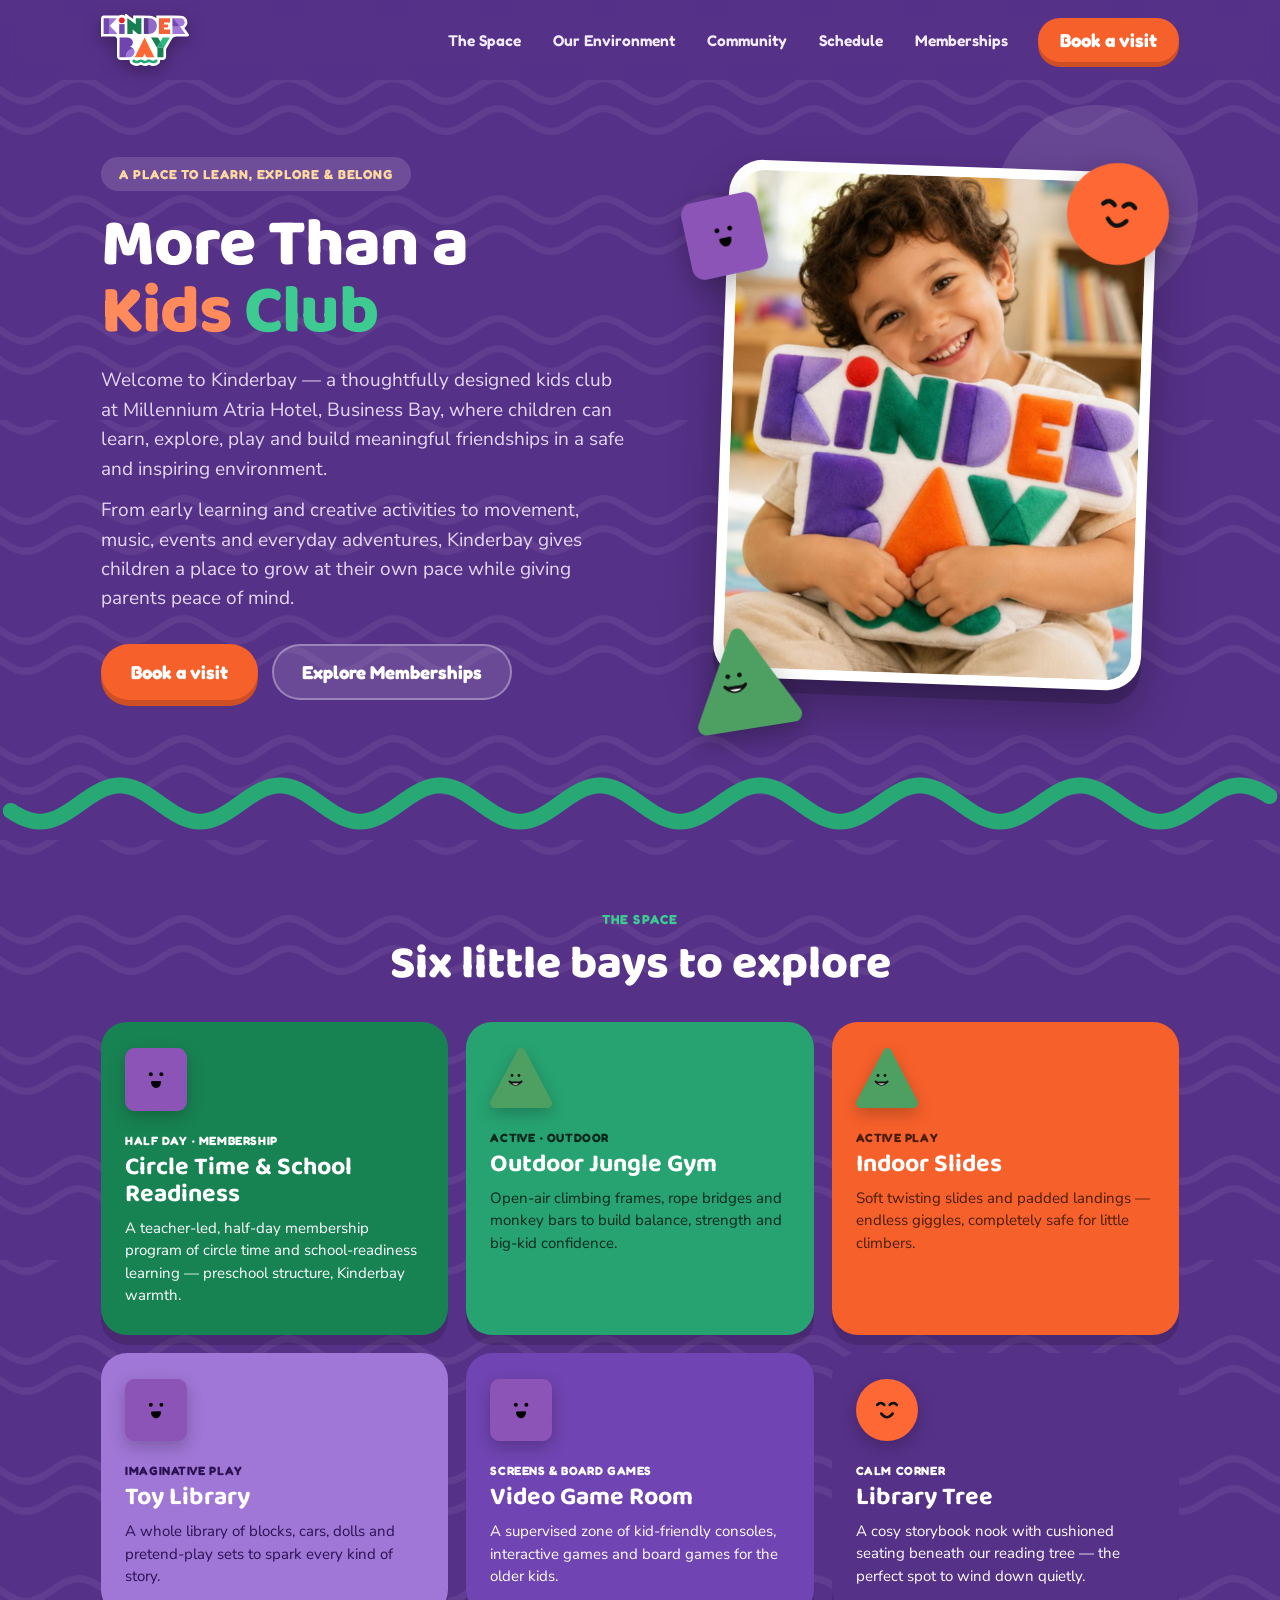
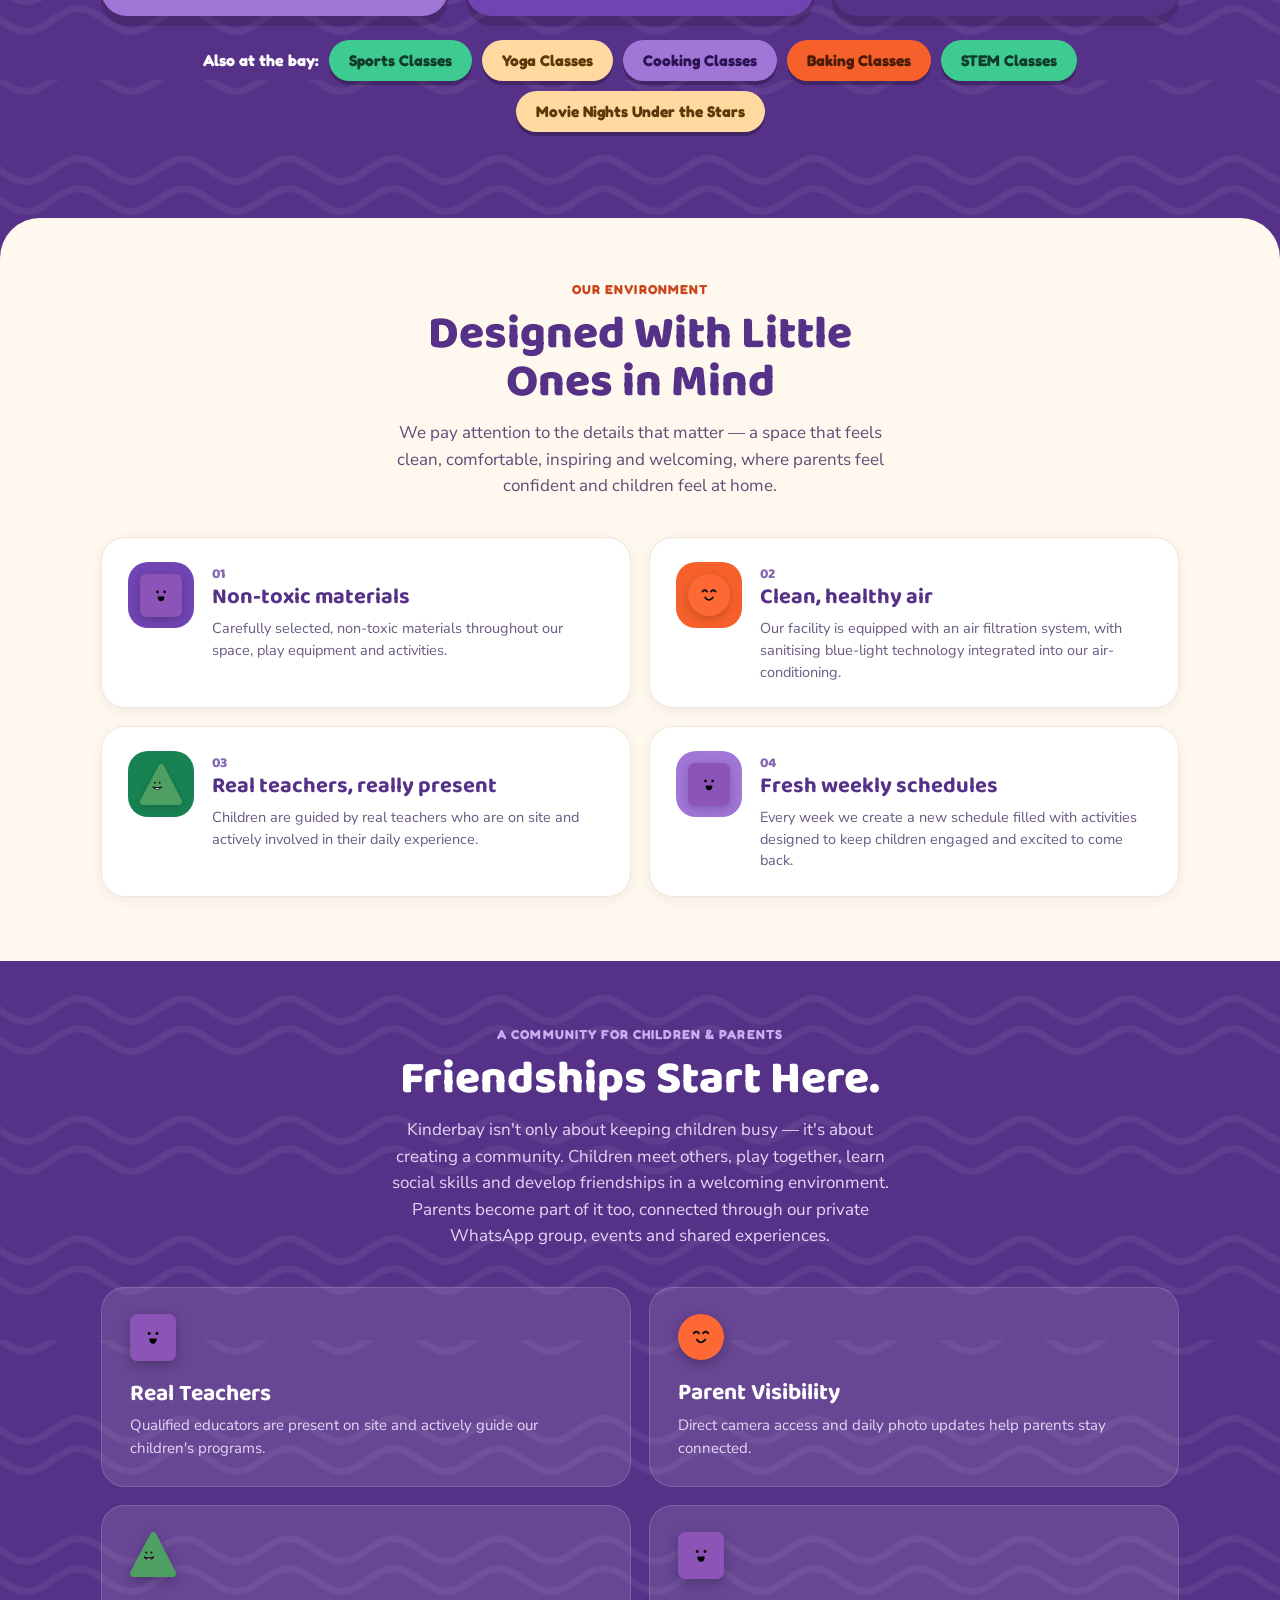
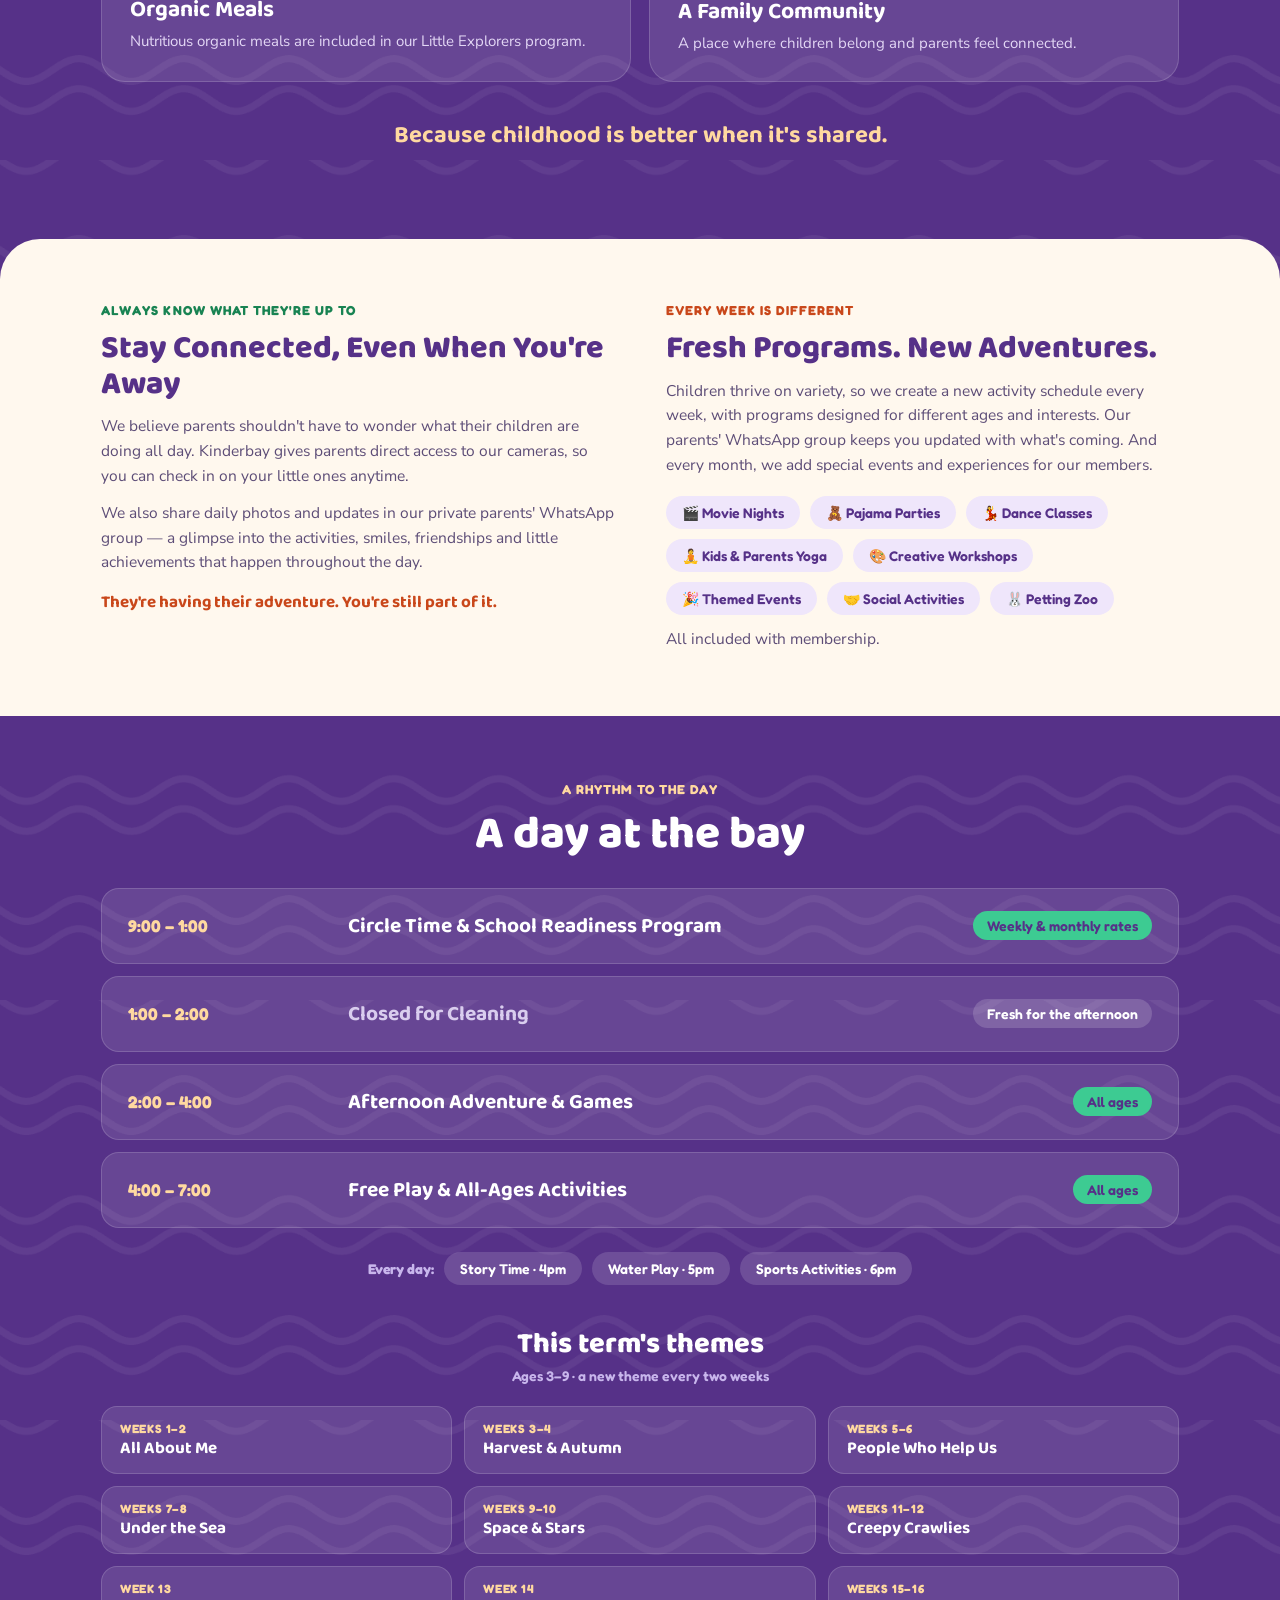
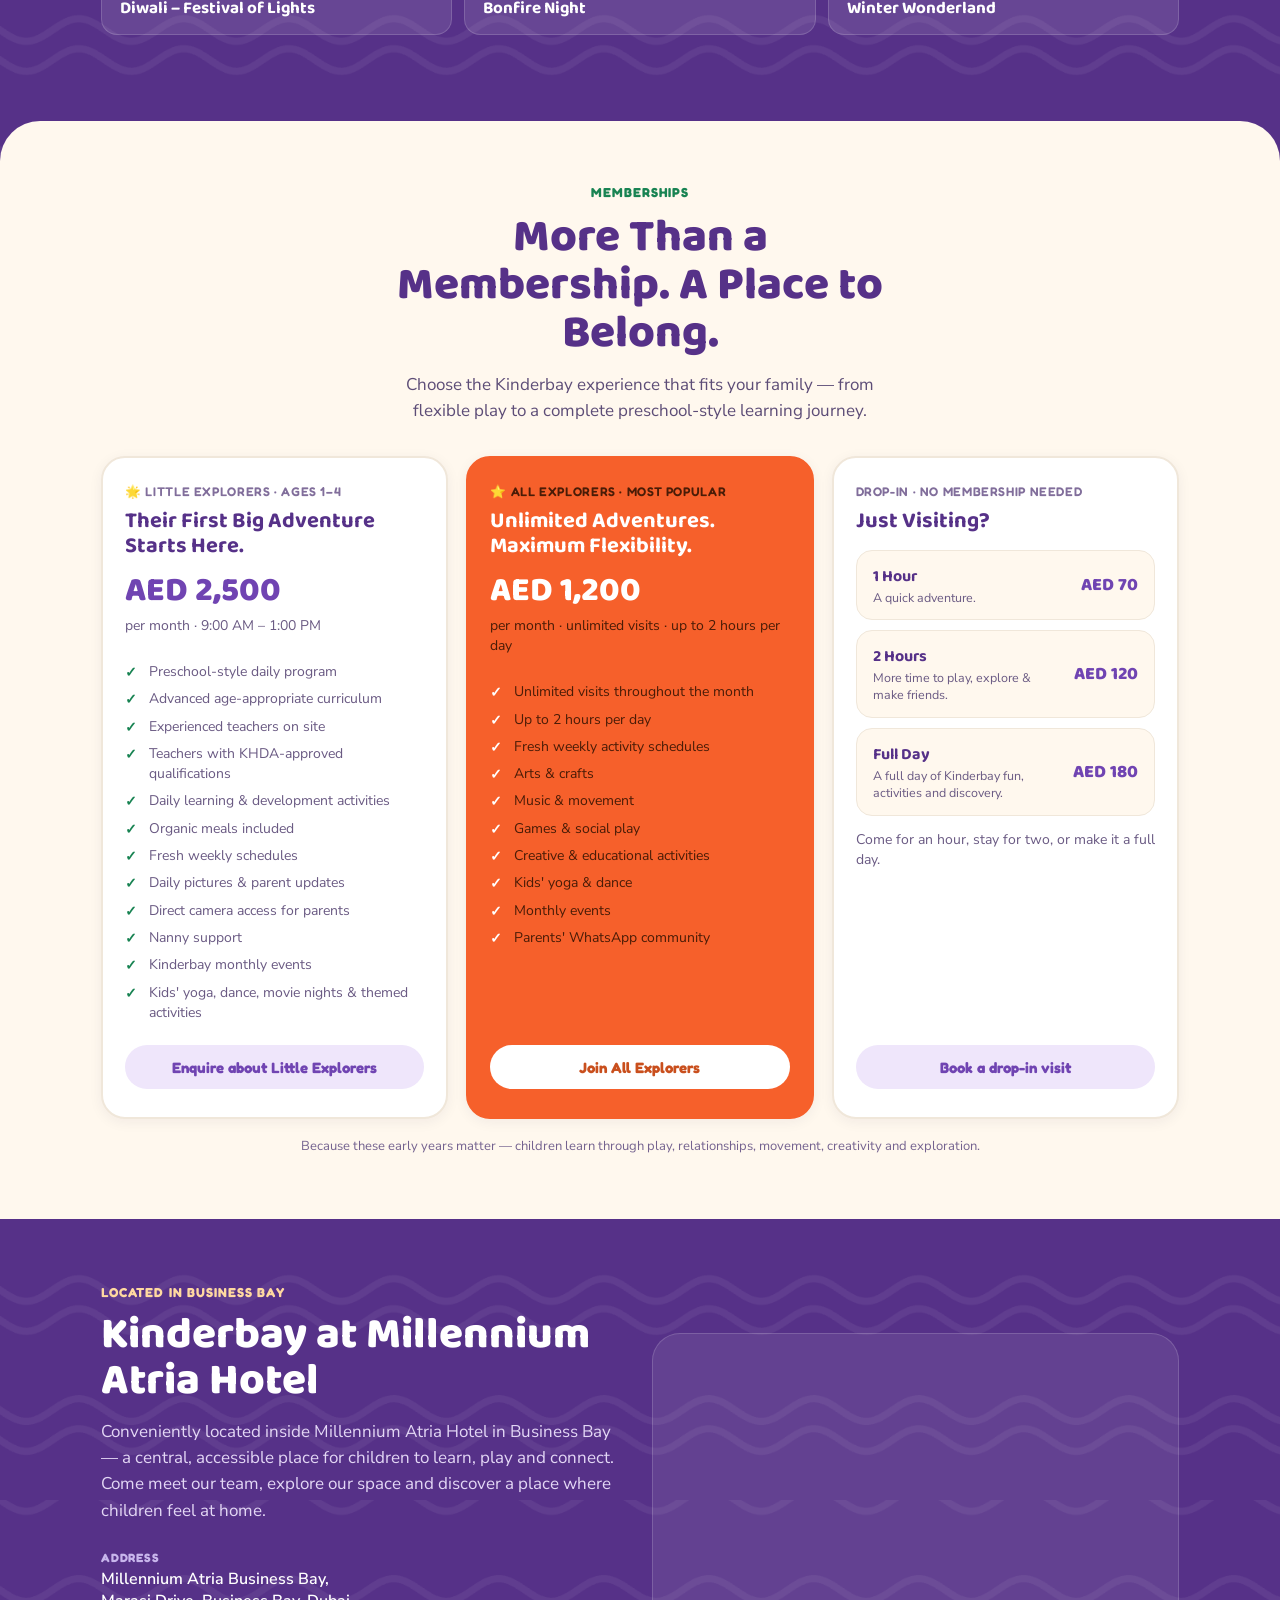
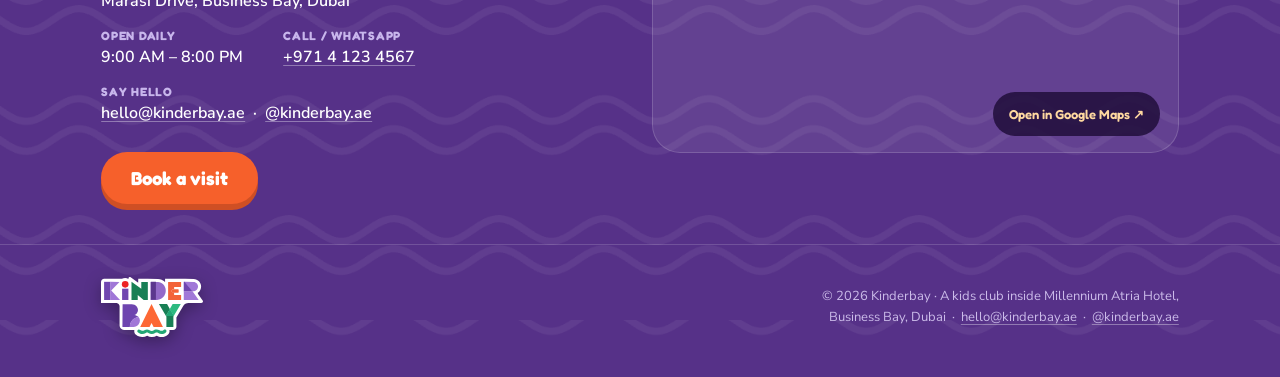
==== commit c9dde54b: "Brighten Also-at-the-bay class chips Rotate the chips through the brand palette (orange, mint, warm " ====
--- a/index.html
+++ b/index.html
@@ -125,14 +125,14 @@
           <p>A cosy storybook nook with cushioned seating beneath our reading tree — the perfect spot to wind down quietly.</p>
         </article>
       </div>
-      <div class="specials reveal">
+      <div class="specials specials-pop reveal">
         <span class="specials-label">Also at the bay:</span>
-        <span class="chip">Sports Classes</span>
-        <span class="chip">Yoga Classes</span>
-        <span class="chip">Cooking Classes</span>
-        <span class="chip">Baking Classes</span>
-        <span class="chip">STEM Classes</span>
-        <span class="chip">Movie Nights Under the Stars</span>
+        <span class="chip chip-pop">Sports Classes</span>
+        <span class="chip chip-pop">Yoga Classes</span>
+        <span class="chip chip-pop">Cooking Classes</span>
+        <span class="chip chip-pop">Baking Classes</span>
+        <span class="chip chip-pop">STEM Classes</span>
+        <span class="chip chip-pop">Movie Nights Under the Stars</span>
       </div>
     </div>
   </section>
--- a/css/style.css
+++ b/css/style.css
@@ -499,7 +499,23 @@
   margin-top: 18px;
 }
 
-.chip-cream {
+.specials-pop { margin-top: 30px; gap: 12px; }
+.specials-pop .specials-label {
+  font: 700 16px var(--font-label);
+  color: #fff;
+}
+
+.chip.chip-pop {
+  font: 700 15.5px var(--font-label);
+  padding: 11px 20px;
+  box-shadow: 0 4px 0 rgba(0, 0, 0, .25);
+}
+.chip.chip-pop:nth-of-type(4n+1) { background: var(--orange); color: #4a1c07; }
+.chip.chip-pop:nth-of-type(4n+2) { background: var(--green-bright); color: #123c2a; }
+.chip.chip-pop:nth-of-type(4n+3) { background: var(--warm); color: #5a3a08; }
+.chip.chip-pop:nth-of-type(4n+4) { background: var(--lilac); color: #2b1252; }
+
+.chip.chip-cream {
   background: #EFE6FB;
   color: var(--ink-on-cream);
 }
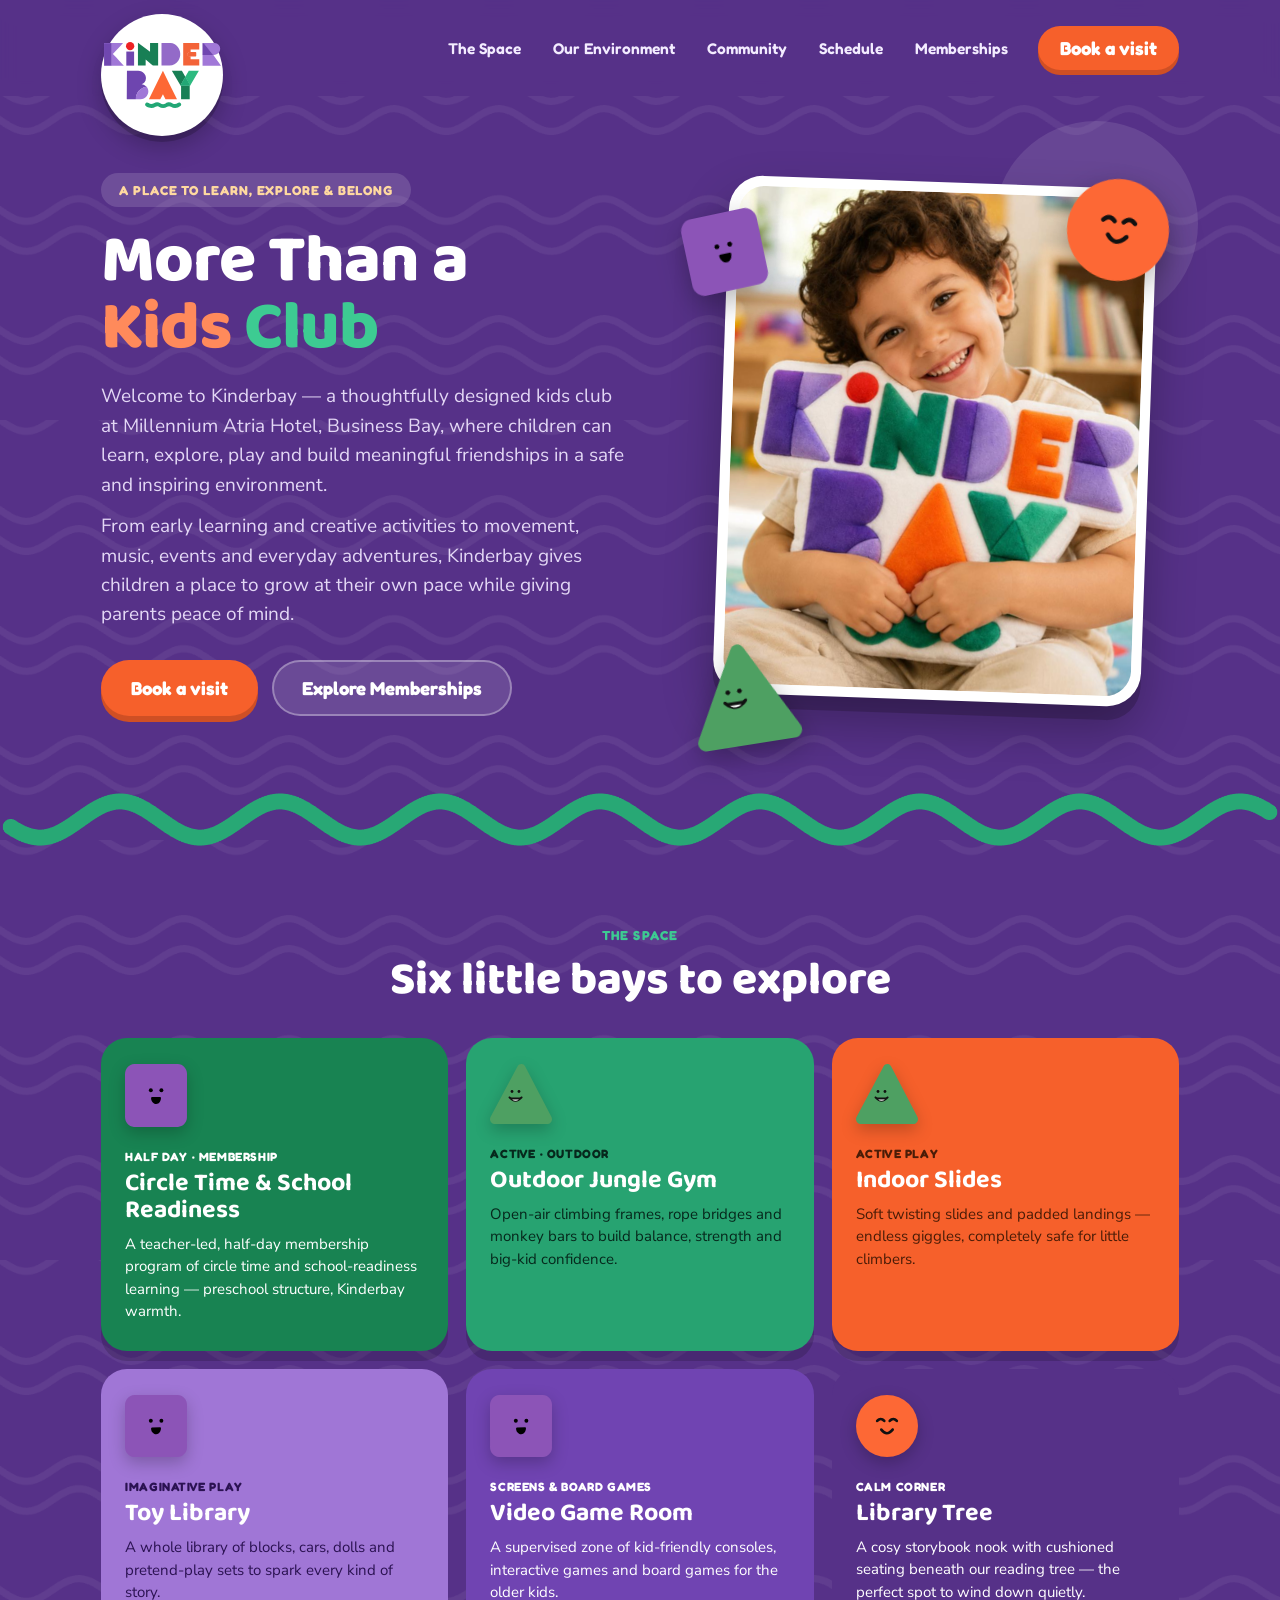
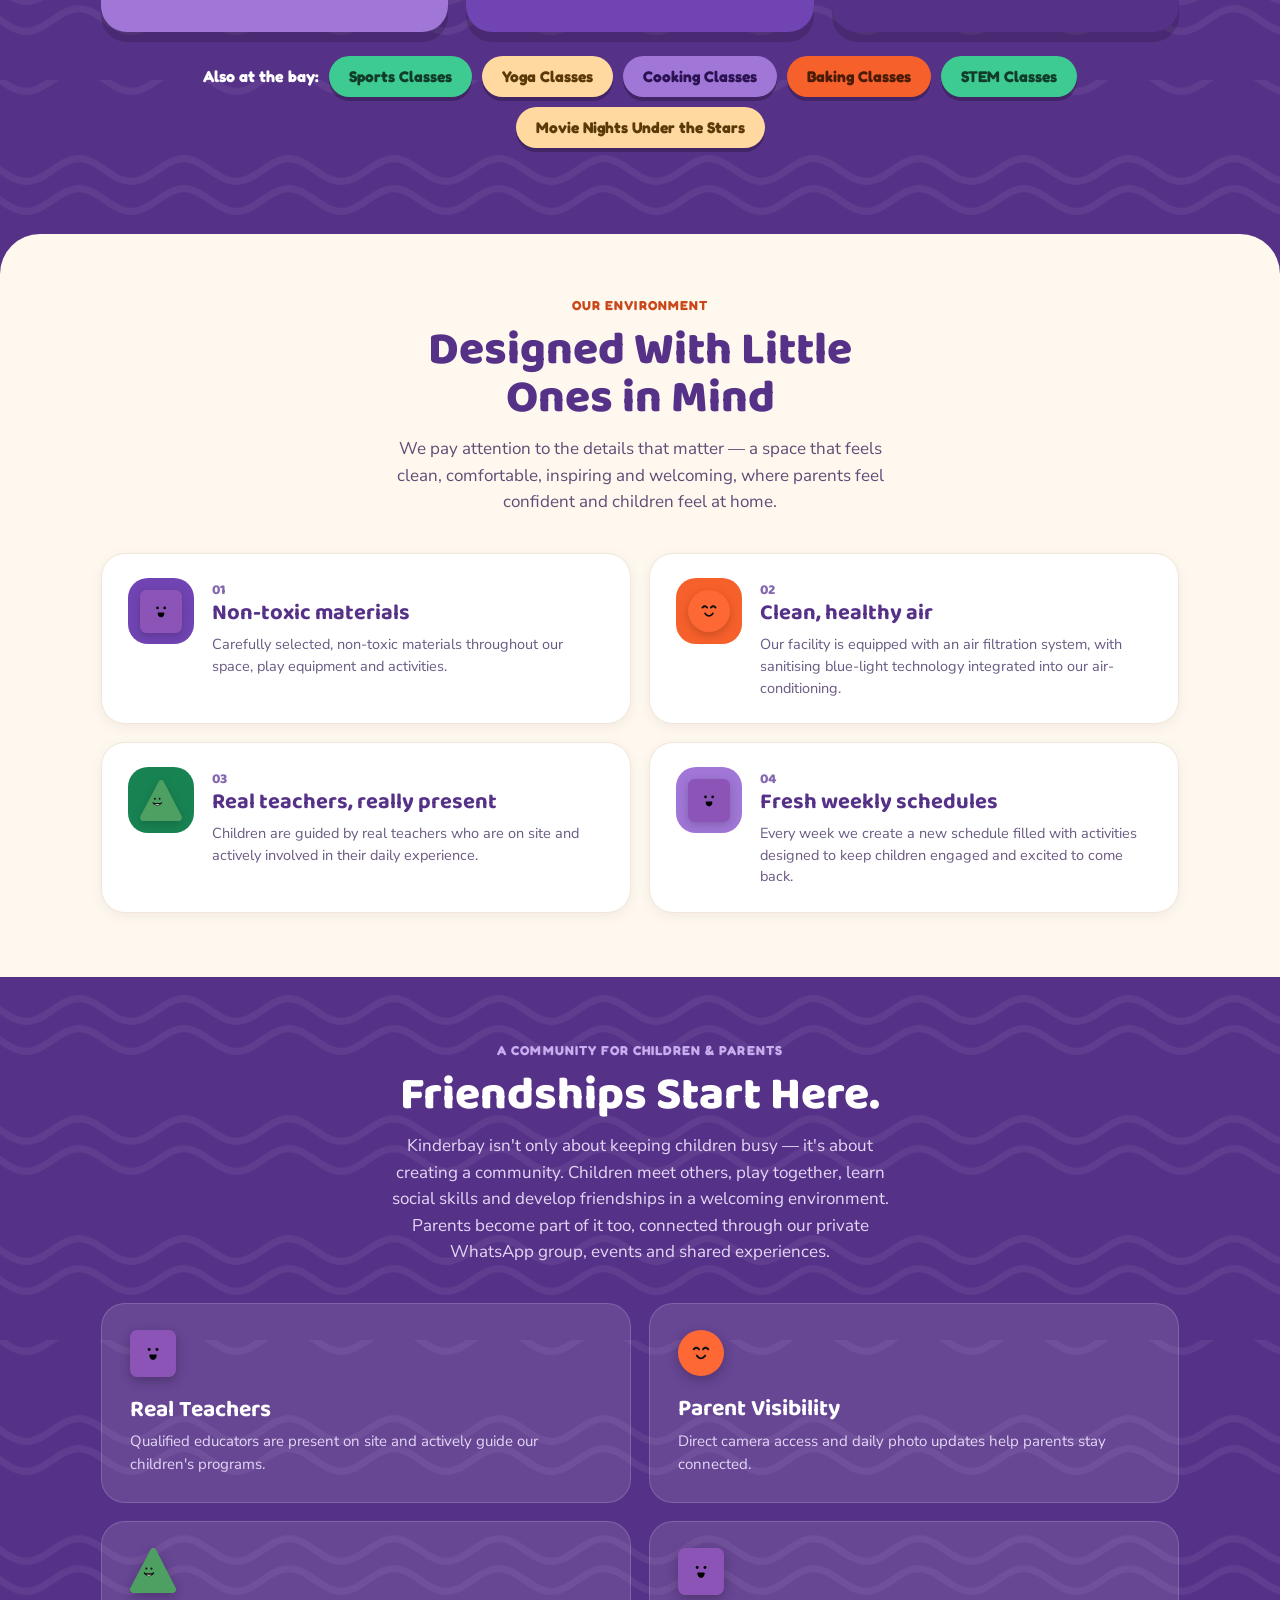
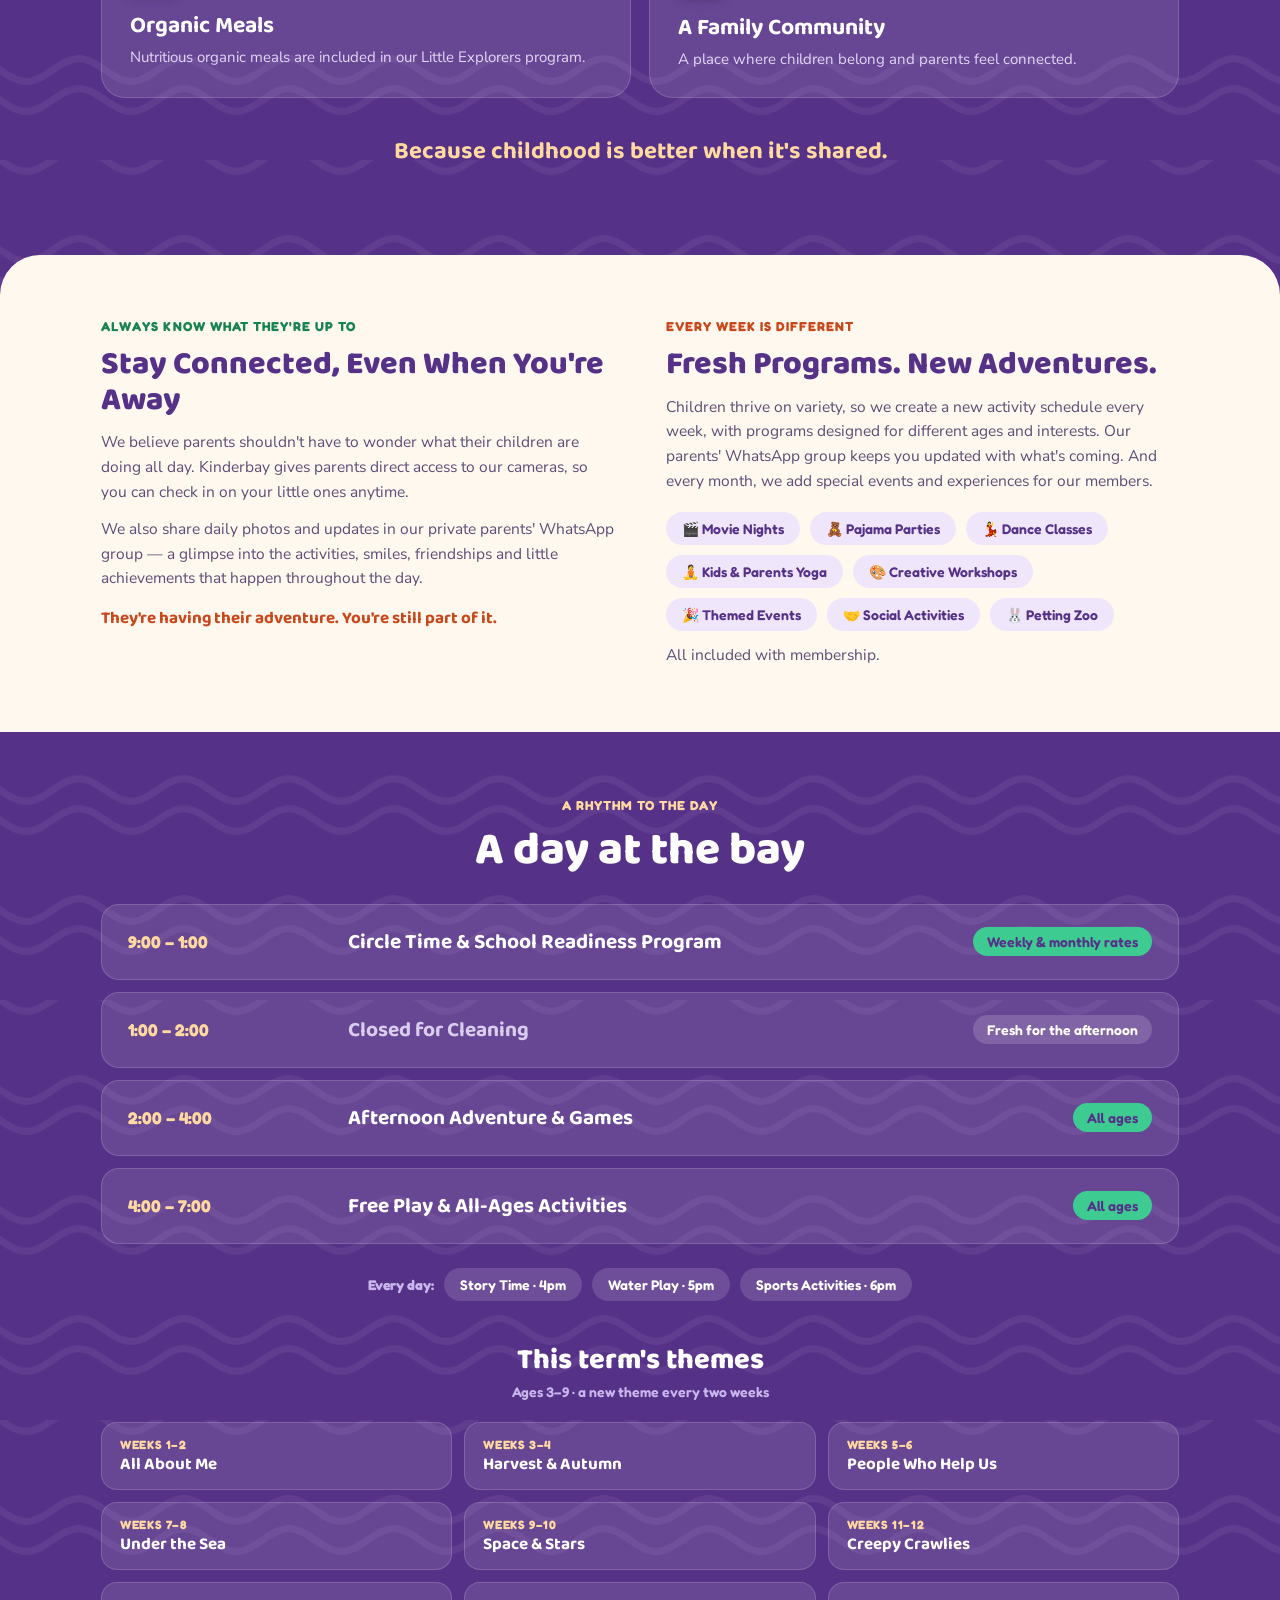
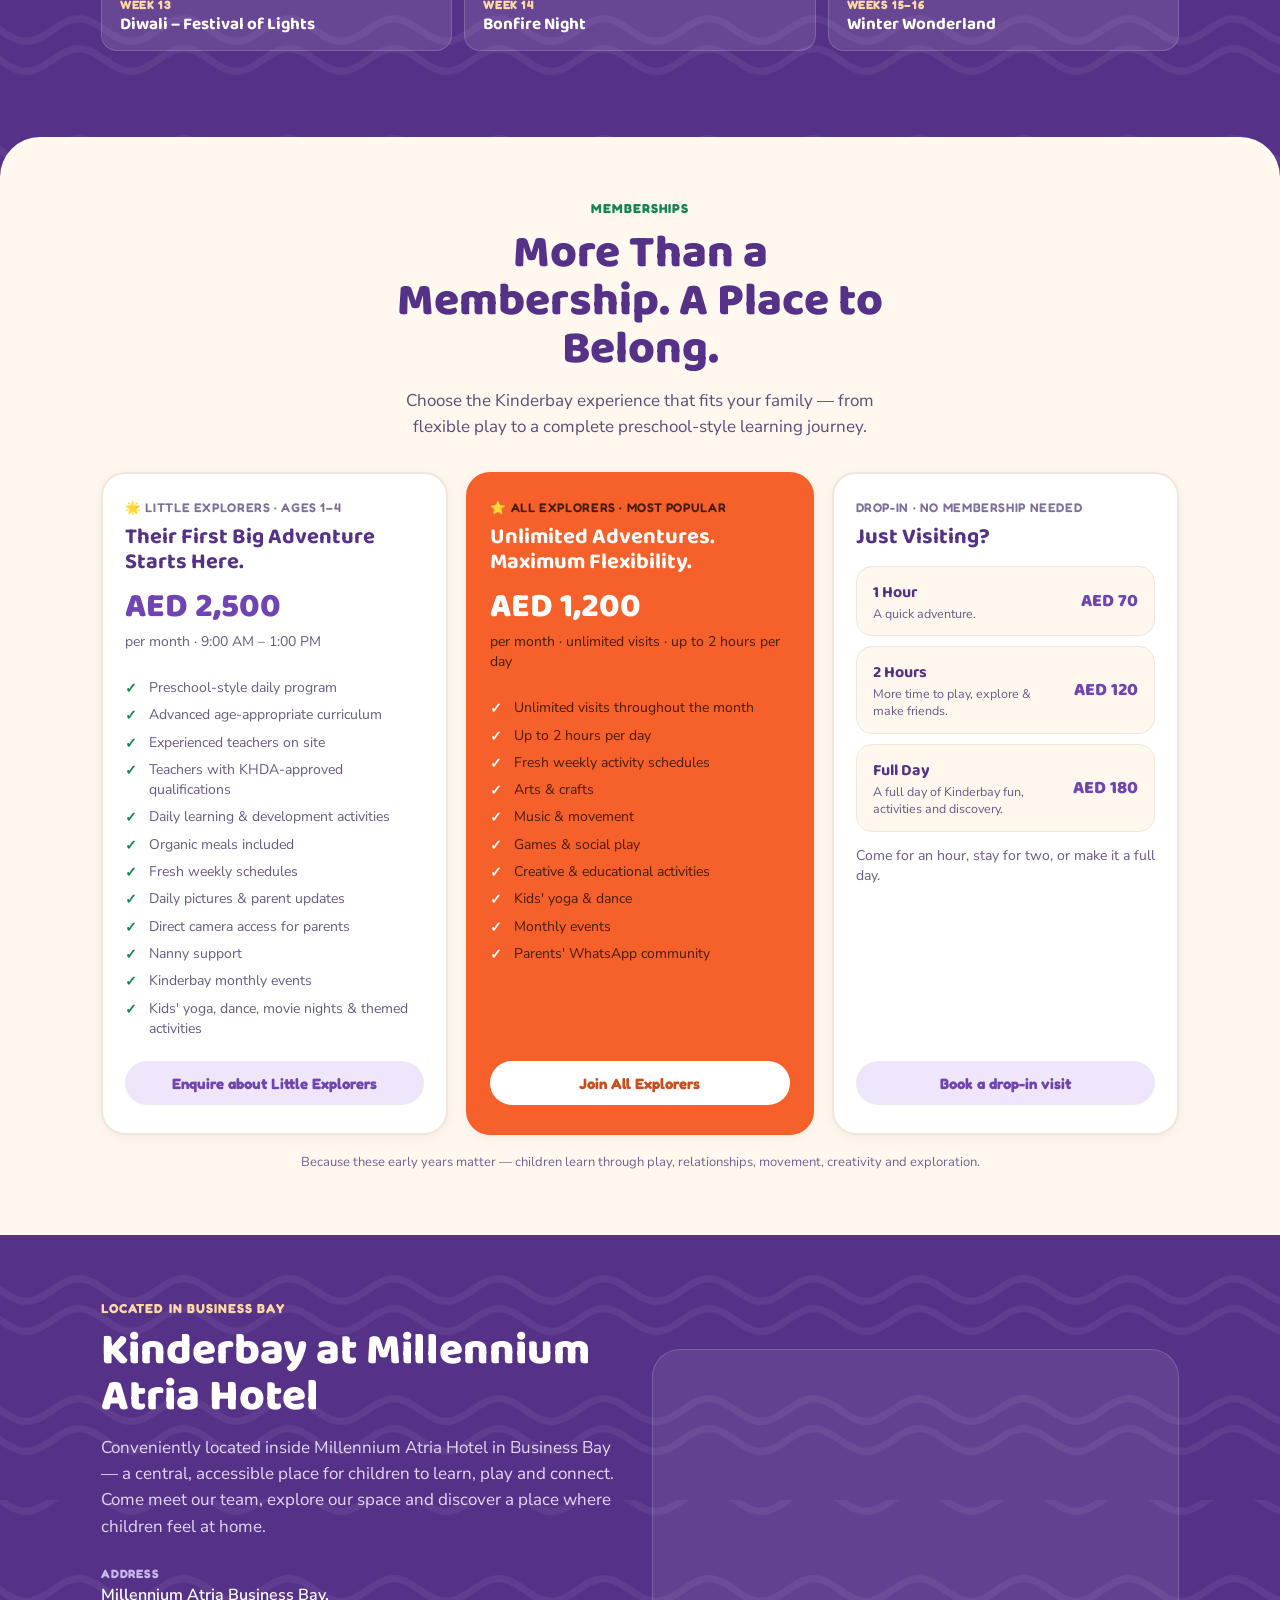
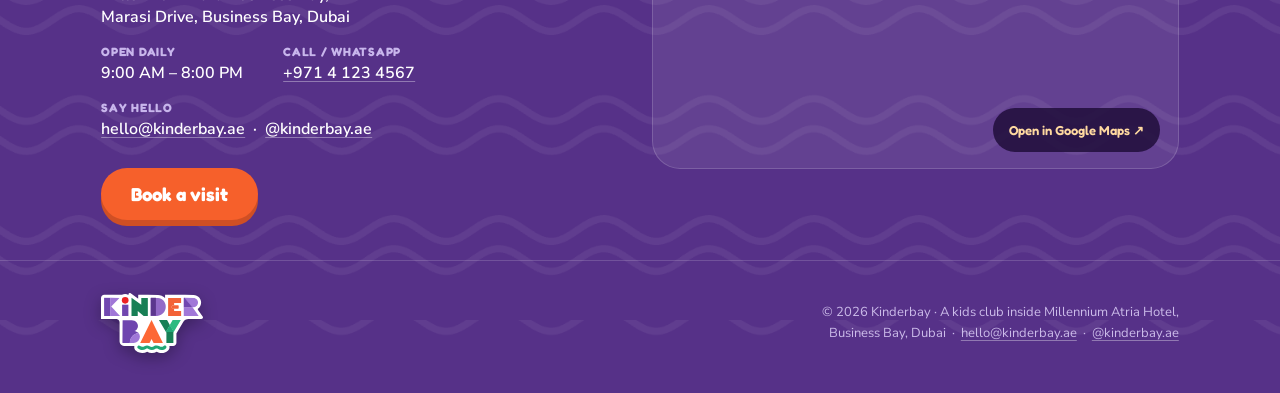
==== commit 64f4063f: "Circular logo badge, 30% larger Nav logo becomes a white circular sticker badge hanging below the he" ====
--- a/index.html
+++ b/index.html
@@ -33,7 +33,7 @@
 <header class="site-header">
   <nav class="nav" aria-label="Main navigation">
     <a class="logo-card" href="#top" aria-label="Kinderbay — back to top">
-      <img src="assets/logo-sticker.svg" alt="Kinderbay" width="90" height="53">
+      <img src="assets/logo.svg" alt="Kinderbay" width="117" height="66">
     </a>
 
     <button class="nav-toggle" type="button" aria-expanded="false" aria-controls="nav-menu">
--- a/css/style.css
+++ b/css/style.css
@@ -141,11 +141,30 @@
 }
 
 .logo-card {
-  display: inline-block;
   flex: none;
+  width: 122px;
+  height: 122px;
+  border-radius: 50%;
+  background: #fff;
+  display: flex;
+  align-items: center;
+  justify-content: center;
+  box-shadow: 0 6px 0 rgba(0, 0, 0, .18), 0 10px 24px rgba(0, 0, 0, .25);
+  align-self: flex-start;
+  margin-bottom: -54px;
+}
+.logo-card img { height: 66px; width: auto; display: block; }
+
+.logo-card-footer {
+  border-radius: 0;
+  background: none;
+  box-shadow: none;
+  width: auto;
+  height: auto;
+  margin-bottom: 0;
+  align-self: center;
   filter: drop-shadow(0 5px 8px rgba(0, 0, 0, .3));
 }
-.logo-card img { height: 52px; width: auto; display: block; }
 
 .nav-menu {
   display: flex;
@@ -902,7 +921,9 @@
   :root { --header-h: 74px; }
 
   .nav { padding-top: 10px; padding-bottom: 10px; }
-  .logo-card img { height: 44px; }
+  .logo-card { width: 96px; height: 96px; margin-bottom: -42px; }
+  .logo-card img { height: 52px; }
+  .hero { padding-top: 52px; }
   .nav-toggle { display: flex; }
 
   .nav-menu {
